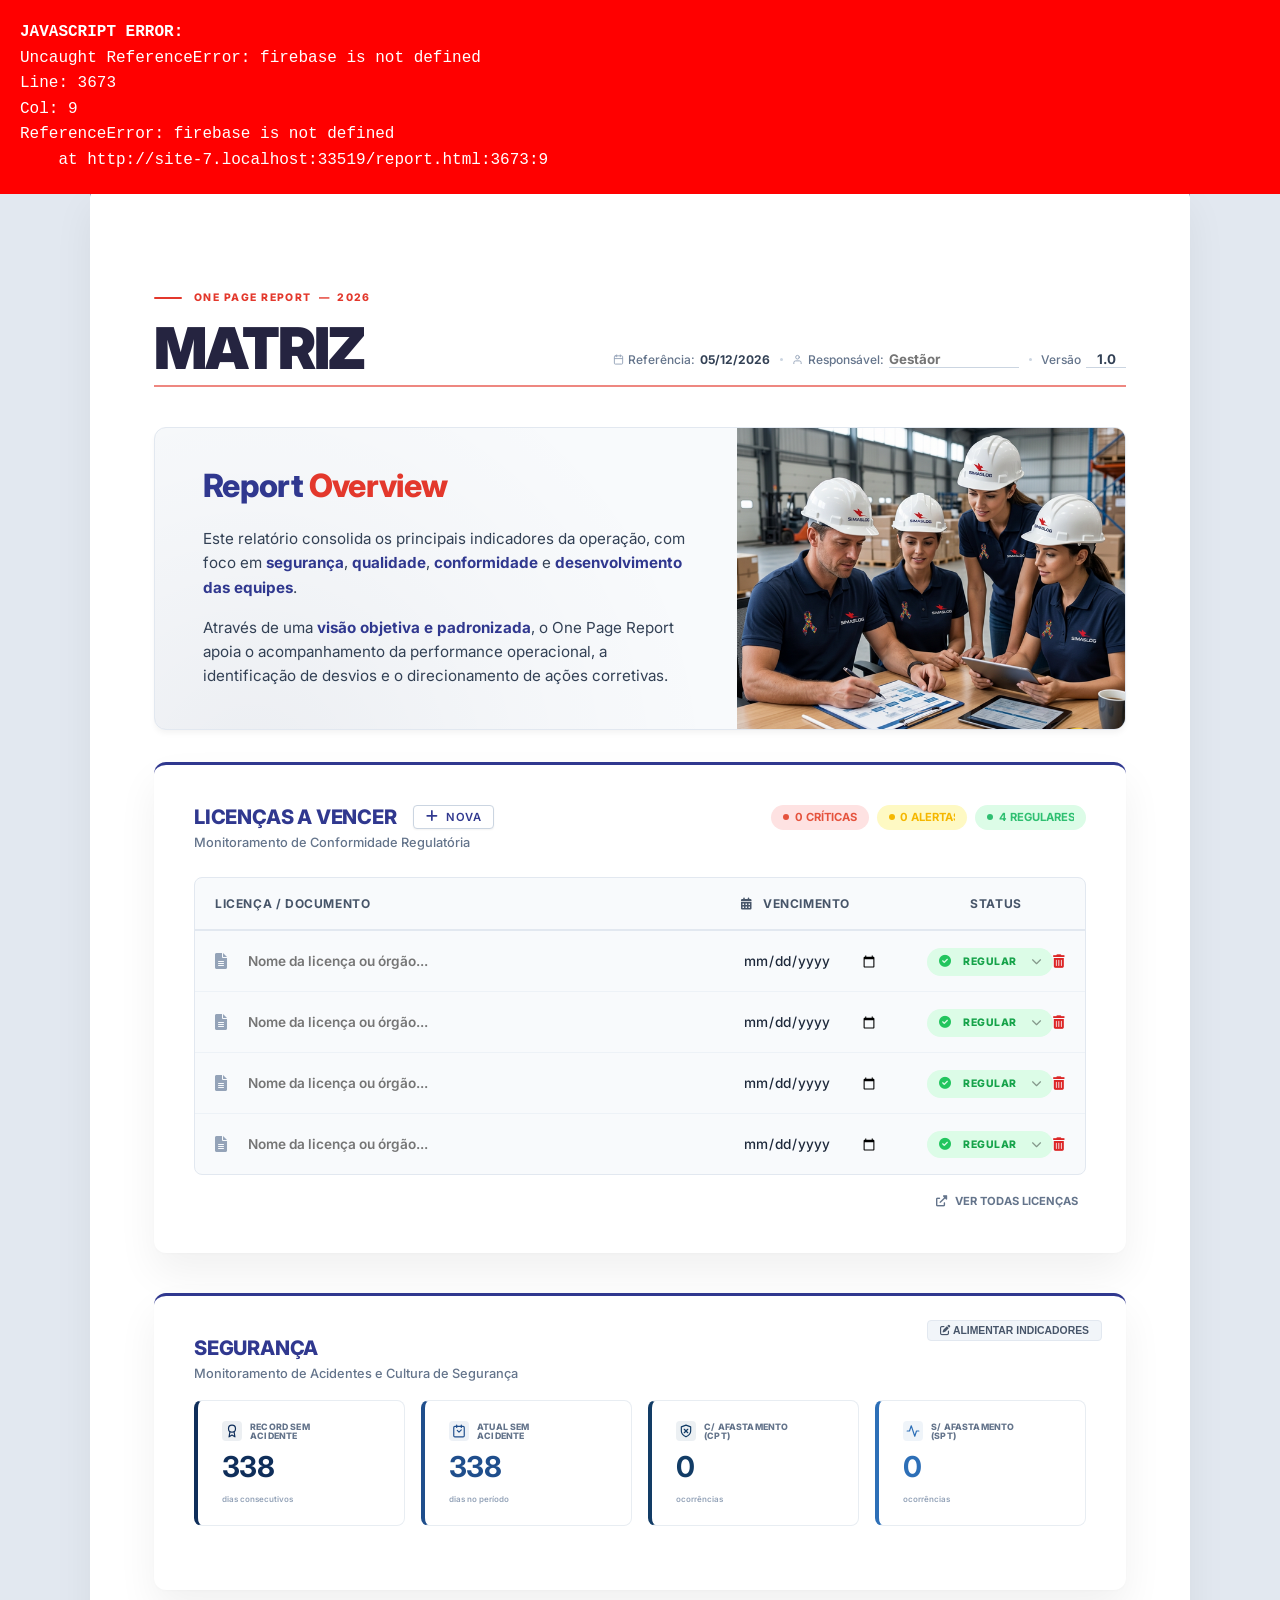
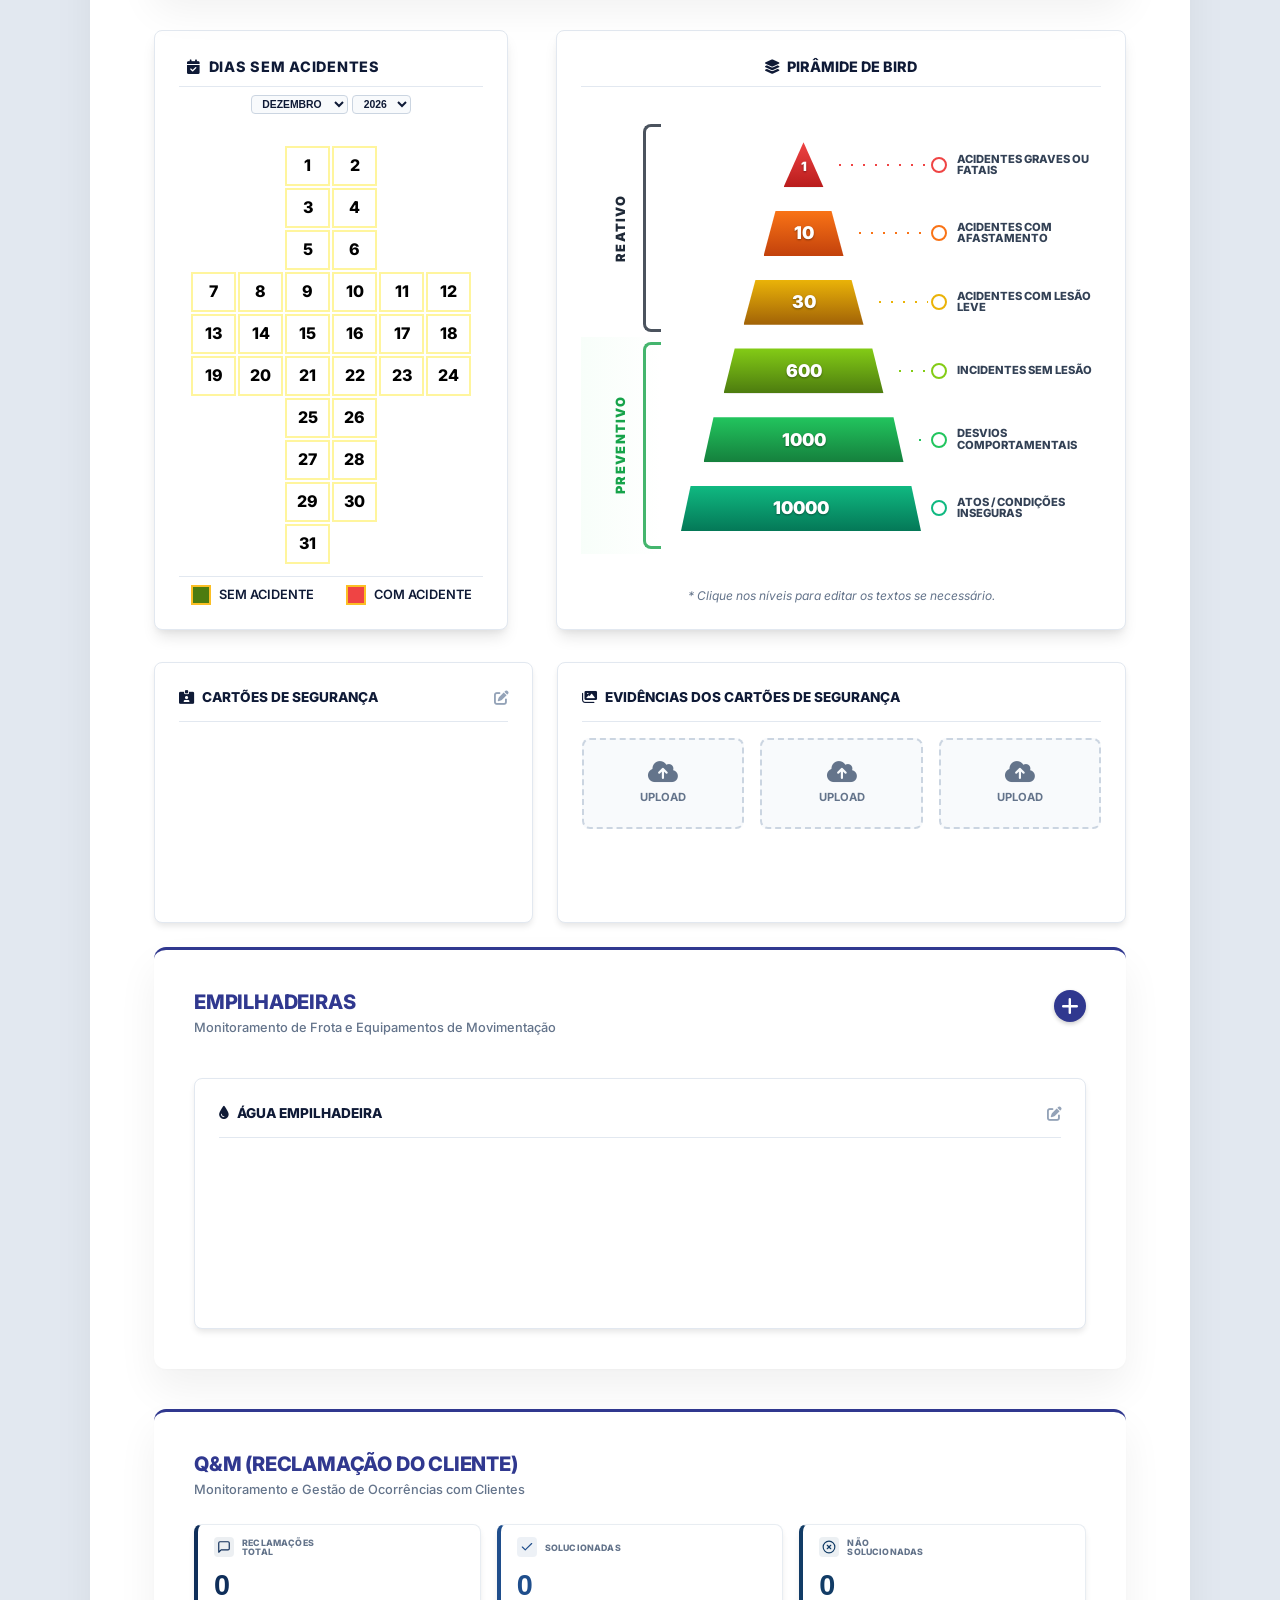
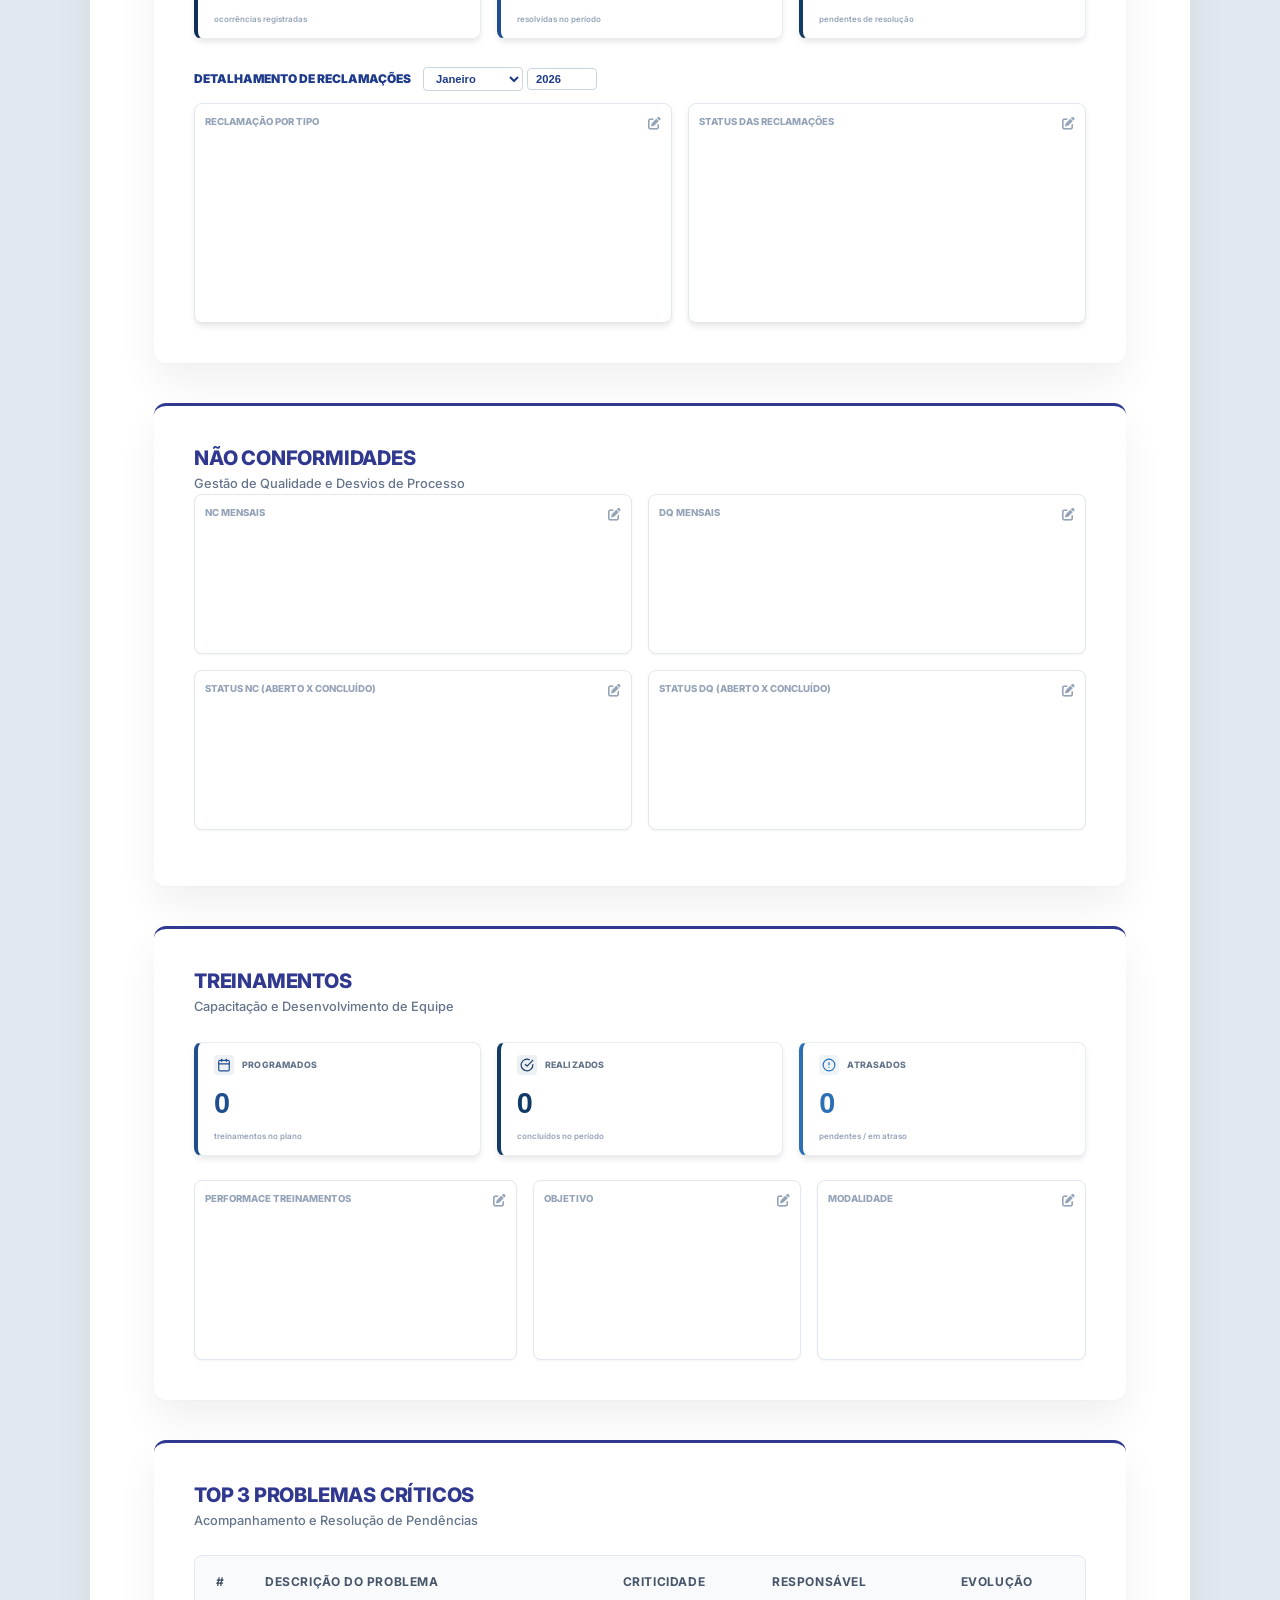
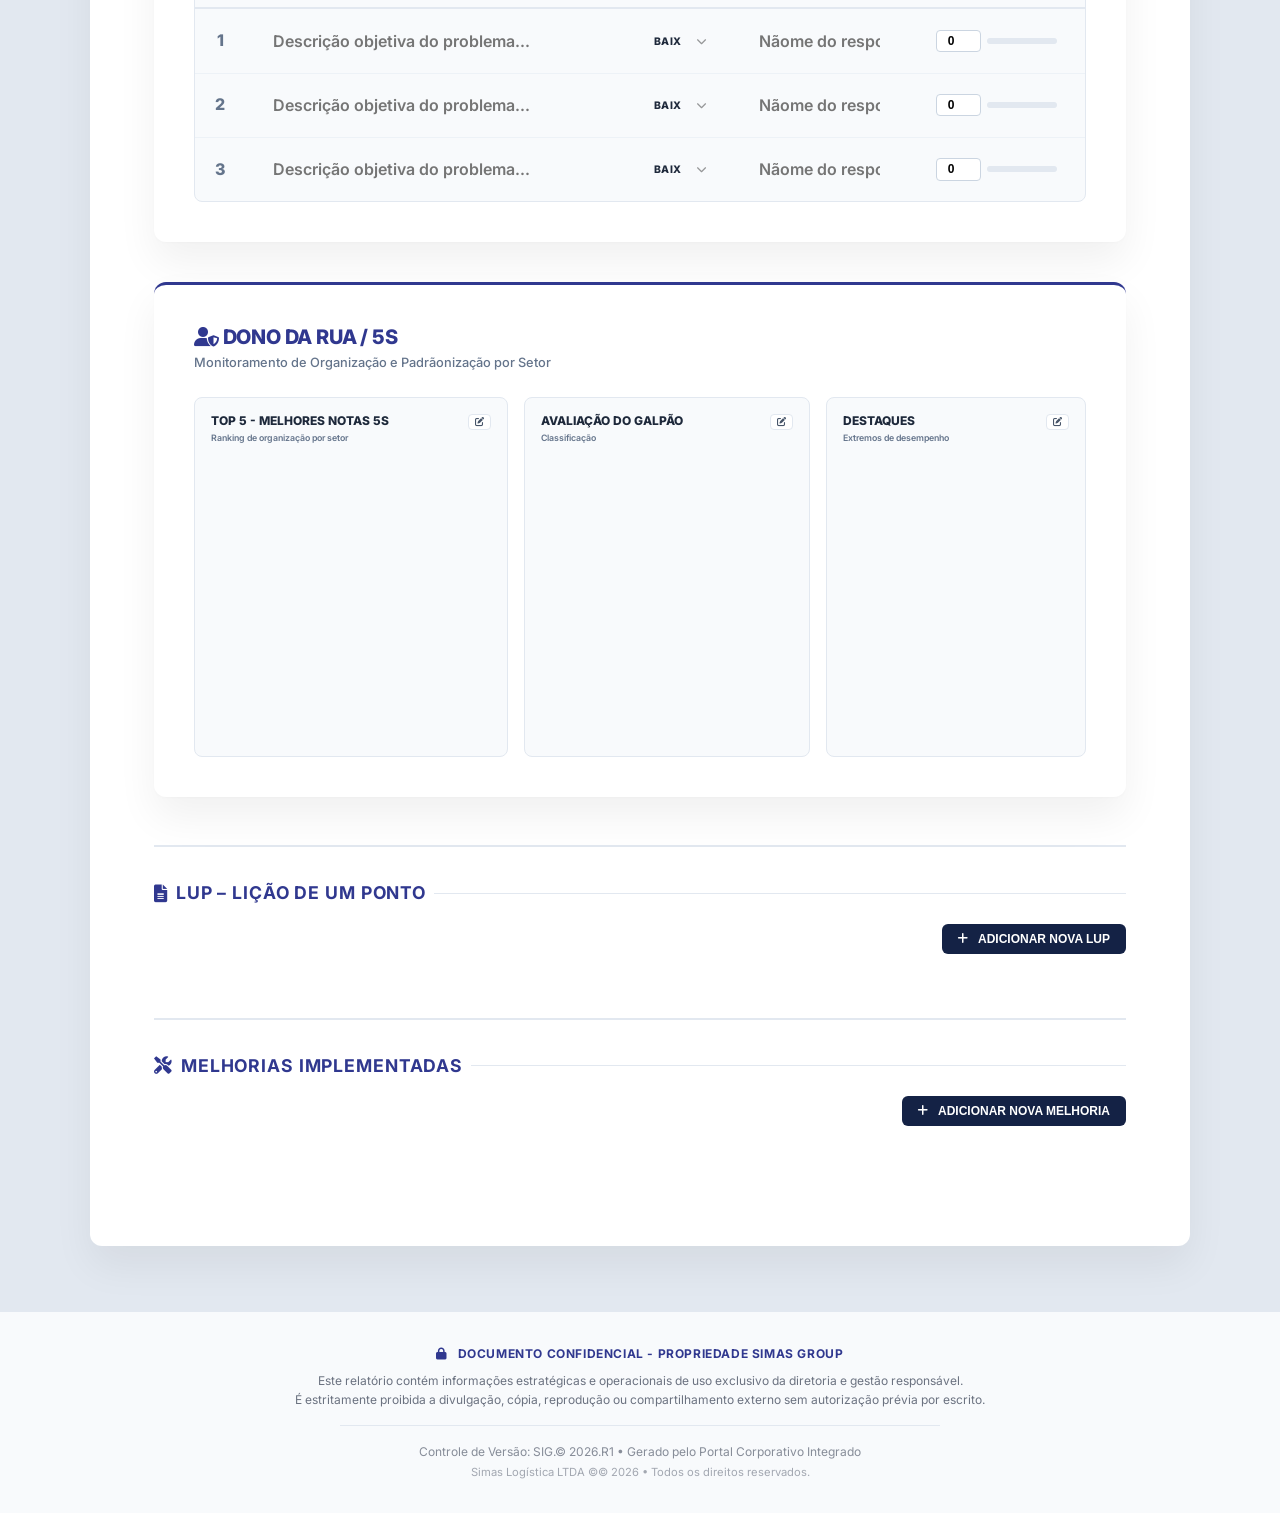
==== report.html @ 7e1b74af "Add files via upload" ====
<!DOCTYPE html>
<html lang="pt-BR">

<head>

    <script>
        window.onerror = function(msg, url, line, col, error) {
            var errDiv = document.createElement('div');
            errDiv.style.cssText = 'position:fixed;top:0;left:0;width:100%;background:red;color:white;z-index:9999;padding:20px;font-size:16px;font-family:monospace;white-space:pre-wrap;';
            errDiv.innerHTML = '<strong>JAVASCRIPT ERROR:</strong><br>' + msg + '<br>Line: ' + line + '<br>Col: ' + col + '<br>' + (error ? error.stack : '');
            document.body.appendChild(errDiv);
            return false;
        };
        window.addEventListener('unhandledrejection', function(event) {
            var errDiv = document.createElement('div');
            errDiv.style.cssText = 'position:fixed;top:0;left:0;width:100%;background:red;color:white;z-index:9999;padding:20px;font-size:16px;font-family:monospace;white-space:pre-wrap;';
            errDiv.innerHTML = '<strong>PROMISE REJECTION:</strong><br>' + event.reason;
            if(document.body) document.body.appendChild(errDiv);
        });
    </script>

    <meta charset="UTF-8">
    <meta name="viewport" content="width=device-width, initial-scale=1.0">
    <title>One Page Report - Simas Logística</title>
    <link rel="stylesheet" href="style.css">
    <link rel="stylesheet" href="css/safety-cross.css">
    <link href="https://fonts.googleapis.com/css2?family=Inter:wght@300;400;500;600;700;800&display=swap"
        rel="stylesheet">
    <link rel="stylesheet" href="https://cdnjs.cloudflare.com/ajax/libs/font-awesome/6.0.0/css/all.min.css">
    <script src="https://cdn.jsdelivr.net/npm/chart.js"></script>
    <script src="https://cdn.jsdelivr.net/npm/chartjs-plugin-datalabels@2"></script>
    <style>
        /* Specific Report Styles */
        body {
            background-color: #e2e8f0;
            padding-top: 100px;
            /* compensa o header fixo */
        }

        /* ============================================
           INSTITUTIONAL REPORT HEADER
        ============================================ */
        .report-inst-header {
            position: fixed;
            top: 0;
            left: 0;
            width: 100%;
            z-index: 1100;
            background: #252440;
            height: 100px;
            display: flex;
            align-items: center;
            padding: 0 2rem;
            justify-content: space-between;
            font-family: var(--font-sans);
            box-shadow: 0 2px 12px rgba(0, 0, 0, 0.25);
        }

        /* Thin accent line at bottom */
        .report-inst-header::after {
            content: '';
            position: absolute;
            bottom: 0;
            left: 0;
            width: 100%;
            height: 3px;
            background: #e3382c;
        }

        /* LEFT SIDE */
        .rih-left {
            display: flex;
            align-items: center;
            gap: 1rem;
        }

        .rih-logo {
            height: 60px;
            width: auto;
            flex-shrink: 0;
        }

        .rih-divider {
            width: 1px;
            height: 50px;
            background: rgba(255, 255, 255, 0.2);
            flex-shrink: 0;
        }

        .rih-brand {
            display: flex;
            flex-direction: column;
            gap: 2px;
        }

        .rih-brand-name {
            font-size: 1.4rem;
            font-weight: 800;
            color: #ffffff;
            letter-spacing: -0.01em;
            line-height: 1;
        }

        .rih-brand-sub {
            font-size: 0.85rem;
            font-weight: 500;
            color: rgba(255, 255, 255, 0.55);
            letter-spacing: 0.04em;
            text-transform: uppercase;
        }

        .rih-separator {
            width: 1px;
            height: 28px;
            background: rgba(255, 255, 255, 0.15);
            margin: 0 0.5rem;
            flex-shrink: 0;
        }

        .rih-doc-type {
            display: flex;
            flex-direction: column;
            gap: 2px;
        }

        .rih-doc-label {
            font-size: 0.75rem;
            font-weight: 700;
            color: rgba(255, 255, 255, 0.45);
            text-transform: uppercase;
            letter-spacing: 0.08em;
            line-height: 1;
        }

        .rih-doc-title {
            font-size: 1.15rem;
            font-weight: 700;
            color: #ffffff;
            line-height: 1;
            display: flex;
            align-items: center;
            gap: 0.4rem;
        }

        .rih-aÁÁrea-tag {
            background: rgba(255, 255, 255, 0.12);
            border: 1px solid rgba(255, 255, 255, 0.2);
            border-radius: 4px;
            padding: 1px 7px;
            font-size: 0.85rem;
            font-weight: 600;
            color: rgba(255, 255, 255, 0.85);
            display: flex;
            align-items: center;
            gap: 0.25rem;
        }

        .rih-aÁÁrea-tag input {
            background: transparent;
            border: none;
            color: inherit;
            font-size: inherit;
            font-weight: inherit;
            font-family: inherit;
            width: 75px;
            outline: none;
            padding: 0;
        }

        /* RIGHT SIDE */
        .rih-right {
            display: flex;
            align-items: center;
            gap: 1.25rem;
        }

        .rih-meta-item {
            display: flex;
            flex-direction: column;
            align-items: flex-end;
            gap: 1px;
        }

        .rih-meta-label {
            font-size: 0.7rem;
            font-weight: 700;
            color: rgba(255, 255, 255, 0.4);
            text-transform: uppercase;
            letter-spacing: 0.08em;
            line-height: 1;
        }

        .rih-meta-value {
            font-size: 1.1rem;
            font-weight: 700;
            color: #ffffff;
            line-height: 1.1;
        }

        .rih-meta-value input {
            background: transparent;
            border: none;
            border-bottom: 1px solid rgba(255, 255, 255, 0.2);
            color: #ffffff;
            font-size: inherit;
            font-weight: inherit;
            font-family: inherit;
            text-align: right;
            outline: none;
            padding: 0 0 1px 0;
            width: 120px;
            transition: border-color 0.2s;
        }

        .rih-meta-value input:focus {
            border-bottom-color: rgba(255, 255, 255, 0.6);
        }

        .rih-meta-value input.narrow {
            width: 50px;
        }

        .rih-home-btn {
            display: flex;
            align-items: center;
            gap: 0.4rem;
            background: rgba(255, 255, 255, 0.1);
            border: 1px solid rgba(255, 255, 255, 0.18);
            color: rgba(255, 255, 255, 0.8);
            border-radius: 6px;
            padding: 0.35rem 0.75rem;
            font-size: 0.72rem;
            font-weight: 600;
            cursor: pointer;
            text-decoration: none;
            transition: all 0.2s;
            font-family: var(--font-sans);
            margin-left: 0.5rem;
        }

        .rih-home-btn:hover {
            background: rgba(255, 255, 255, 0.18);
            color: #ffffff;
        }

        .rih-home-btn svg {
            width: 13px;
            height: 13px;
            flex-shrink: 0;
        }

        .rih-vert-divider {
            width: 1px;
            height: 32px;
            background: rgba(255, 255, 255, 0.12);
        }

        /* ============================================
           FILIAL IDENTITY BLOCK
        ============================================ */
        .filial-identity-block {
            background: #ffffff;
            padding: 2.5rem 0 1rem 0;
            margin-bottom: 1.5rem;
        }

        .fib-eyebrow {
            display: flex;
            align-items: center;
            gap: 0.75rem;
            margin-bottom: 1rem;
        }

        .fib-eyebrow-line {
            display: inline-block;
            width: 28px;
            height: 2px;
            background: #e3382c;
            flex-shrink: 0;
            border-radius: 2px;
        }

        .fib-eyebrow-text {
            font-size: 0.65rem;
            font-weight: 800;
            text-transform: uppercase;
            letter-spacing: 0.14em;
            color: #e3382c;
            line-height: 1;
        }

        .fib-title {
            font-size: 3.6rem;
            font-weight: 900;
            color: #252440;
            letter-spacing: -0.03em;
            line-height: 1;
            margin: 0 0 1.5rem 0;
            font-family: var(--font-sans);
        }

        .fib-rule {
            height: 1.5px;
            background: #e3382c;
            border: none;
            margin-bottom: 0;
            opacity: 0.6;
        }

        .fib-meta {
            display: flex;
            align-items: center;
            gap: 0.6rem;
            flex-wrap: wrap;
        }

        .fib-meta-item {
            display: inline-flex;
            align-items: center;
            gap: 0.3rem;
            font-size: 0.75rem;
            color: #64748b;
            font-weight: 500;
        }

        .fib-meta-item svg {
            color: #94a3b8;
        }

        .fib-meta-item strong {
            color: #334155;
            font-weight: 700;
        }

        .fib-meta-dot {
            display: inline-block;
            width: 3px;
            height: 3px;
            border-radius: 50%;
            background: #cbd5e1;
            flex-shrink: 0;
        }

        /* ============================================
           COMMITMENT CARD
        ============================================ */
        /* ============================================
           OVERVIEW CARD (INSTITUTIONAL)
        ============================================ */
        .overview-card {
            background: #f8fafc;
            border: 1px solid #e2e8f0;
            border-radius: 12px;
            display: grid;
            grid-template-columns: 1.5fr 1fr;
            overflow: hidden;
            box-shadow: 0 4px 6px -1px rgba(0, 0, 0, 0.05);
            margin-bottom: 2rem;
            align-items: center;
            position: relative;
        }

        .overview-card::before {
            content: '';
            position: absolute;
            bottom: 0;
            left: 0;
            width: 100%;
            height: 100%;
            background: radial-gradient(circle at 10% 115%, rgba(0, 10, 55, 0.05) 0%, rgba(0, 10, 55, 0.015) 30%, transparent 50%);
            pointer-events: none;
            z-index: 1;
        }

        .overview-content {
            padding: 2.5rem 3rem;
            display: flex;
            flex-direction: column;
            justify-content: center;
            position: relative;
            z-index: 2;
        }

        .overview-title {
            font-size: 2rem;
            font-weight: 800;
            margin-bottom: 1.5rem;
            line-height: 1.1;
            letter-spacing: -0.02em;
            font-family: var(--font-sans);
        }

        .overview-title span.report {
            color: #30388F;
        }

        .overview-title span.overview {
            color: #e3382c;
        }

        .overview-text {
            font-size: 0.95rem;
            color: #334155;
            line-height: 1.6;
            font-family: var(--font-sans);
        }

        .overview-text p {
            margin-bottom: 1rem;
        }

        .overview-text p:last-child {
            margin-bottom: 0;
        }

        .overview-text strong {
            font-weight: 700;
            color: #30388F;
        }

        .overview-image {
            width: 100%;
            height: 100%;
            min-height: 250px;
            background-image: url('[data-uri]');
            background-size: cover;
            background-position: center;
            background-repeat: no-repeat;
        }

        @media (max-width: 768px) {
            .overview-card {
                grid-template-columns: 1fr;
            }

            .overview-image {
                min-height: 200px;
                order: -1;
            }

            .overview-content {
                padding: 2rem;
            }
        }

        /* ============================================
           LICENSES CARD
        ============================================ */
        .licenses-card {
            background: #ffffff;
            border-radius: 12px;
            box-shadow: 0 20px 40px rgba(0, 0, 0, 0.06), 0 1px 3px rgba(0, 0, 0, 0.02);
            border-top: 3px solid #30388F;
            padding: 2.5rem;
            margin-bottom: 2.5rem;
            font-family: var(--font-sans);
            position: relative;
            z-index: 2;
        }

        .licenses-header {
            display: flex;
            justify-content: space-between;
            align-items: flex-start;
            margin-bottom: 1.5rem;
            flex-wrap: wrap;
            gap: 1rem;
        }

        .licenses-title-group {
            display: flex;
            flex-direction: column;
            gap: 0.25rem;
        }

        .licenses-title {
            font-size: 1.25rem;
            font-weight: 800;
            color: #30388F;
            letter-spacing: -0.01em;
            text-transform: uppercase;
            margin: 0;
            line-height: 1.2;
        }

        .licenses-subtitle {
            font-size: 0.8rem;
            color: #64748b;
            font-weight: 500;
            margin: 0;
        }

        .licenses-badges {
            display: flex;
            gap: 0.5rem;
        }

        .license-badge {
            display: flex;
            align-items: center;
            gap: 0.35rem;
            padding: 0.35rem 0.75rem;
            border-radius: 99px;
            font-size: 0.7rem;
            font-weight: 700;
            text-transform: uppercase;
            letter-spacing: 0.05em;
        }

        .license-badge.critical {
            background: #fee2e2;
            color: #E5533D;
        }

        .license-badge.alert {
            background: #fef9c3;
            color: #F5B700;
        }

        .license-badge.regular {
            background: #dcfce7;
            color: #2FBF71;
        }

        .licenses-badge-dot {
            width: 6px;
            height: 6px;
            border-radius: 50%;
        }

        .license-badge.critical .licenses-badge-dot {
            background: #E5533D;
        }

        .license-badge.alert .licenses-badge-dot {
            background: #F5B700;
        }

        .license-badge.regular .licenses-badge-dot {
            background: #2FBF71;
        }

        .licenses-table-wrapper {
            background: #f8fafc;
            border-radius: 8px;
            overflow: hidden;
            border: 1px solid #e2e8f0;
        }

        .licenses-table {
            width: 100%;
            border-collapse: collapse;
        }

        .licenses-table th {
            text-align: left;
            padding: 1rem 1.25rem;
            font-size: 0.75rem;
            font-weight: 700;
            color: #475569;
            text-transform: uppercase;
            letter-spacing: 0.05em;
            border-bottom: 2px solid #e2e8f0;
        }

        .licenses-table td {
            padding: 0.85rem 1.25rem;
            border-bottom: 1px solid #edf2f7;
            vertical-align: middle;
        }

        .licenses-table tr:last-child td {
            border-bottom: none;
        }

        .licenses-table input[type="text"],
        .licenses-table input[type="date"],
        .licenses-table select {
            width: 100%;
            border: 1px solid transparent;
            background: transparent;
            font-family: inherit;
            font-size: 0.85rem;
            color: #1e293b;
            padding: 0.4rem 0.5rem;
            border-radius: 4px;
            transition: all 0.2s;
        }

        .licenses-table input[type="text"]:focus,
        .licenses-table input[type="date"]:focus,
        .licenses-table select:focus {
            background: #ffffff;
            border-color: #cbd5e1;
            outline: none;
            box-shadow: 0 1px 2px rgba(0, 0, 0, 0.05);
        }

        .lic-name-cell {
            display: flex;
            align-items: center;
            gap: 0.75rem;
        }

        .lic-name-cell i {
            color: #94a3b8;
            font-size: 1rem;
        }

        .lic-name-cell input[type="text"] {
            font-weight: 600 !important;
        }

        .licenses-table input[type="date"] {
            font-weight: 500 !important;
        }

        .status-badge-wrapper {
            position: relative;
            display: block;
            width: 100%;
        }

        .status-badge-wrapper select {
            appearance: none;
            -webkit-appearance: none;
            width: 100%;
            padding: 0.4rem 1.8rem 0.4rem 2.2rem !important;
            border-radius: 99px !important;
            font-size: 0.65rem !important;
            font-weight: 800 !important;
            letter-spacing: 0.05em;
            text-transform: uppercase;
            border: 1px solid transparent !important;
            cursor: pointer;
            outline: none;
            transition: all 0.2s;
            text-align: left;
        }

        .status-badge-icon {
            position: absolute;
            left: 12px;
            top: 50%;
            transform: translateY(-50%);
            font-size: 0.75rem;
            pointer-events: none;
            z-index: 2;
        }

        .status-badge-chevron {
            position: absolute;
            right: 12px;
            top: 50%;
            transform: translateY(-50%);
            font-size: 0.65rem;
            color: rgba(0, 0, 0, 0.4);
            pointer-events: none;
            z-index: 2;
        }

        /* ============================================ */
        .report-control-bar {
            background: #f8fafc;
            /* Very light gray */
            padding: 0.75rem 0;
            border-bottom: 1px solid #e2e8f0;
            box-shadow: 0 1px 3px rgba(0, 0, 0, 0.05);
            margin-bottom: 1.5rem;
            position: sticky;
            top: 100px;
            /* Directly below the new institutional header */
            z-index: 900;
        }

        .control-flex {
            display: flex;
            justify-content: space-between;
            align-items: center;
        }

        .op-selector-group {
            display: flex;
            align-items: center;
            gap: 1.5rem;
        }

        .date-card-wrapper {
            background: #fff;
            border: 1px solid #cbd5e1;
            padding: 0.25rem 0.5rem;
            border-radius: 8px;
            display: flex;
            align-items: center;
            gap: 0.5rem;
            box-shadow: 0 1px 2px rgba(0, 0, 0, 0.05);
        }

        .date-label-small {
            font-size: 0.65rem;
            font-weight: 800;
            color: #64748b;
            text-transform: uppercase;
            letter-spacing: 0.05em;
        }

        .op-select {
            padding: 0.4rem 0.6rem;
            font-size: 0.85rem;
            border: none;
            background-color: transparent;
            color: var(--primary);
            font-weight: 700;
            cursor: pointer;
            outline: none;
        }

        /* Botões Padrãonizados do Sistema */
        .btn-sys {
            display: flex;
            align-items: center;
            justify-content: center;
            gap: 0.5rem;
            padding: 0.6rem 1.4rem;
            background: #ffffff;
            color: #30388F;
            border: 1px solid #cbd5e1;
            border-radius: 8px;
            font-family: var(--font-sans);
            font-size: 0.78rem;
            font-weight: 600;
            text-transform: uppercase;
            letter-spacing: 0.05em;
            cursor: pointer;
            box-shadow: 0 1px 2px rgba(0, 0, 0, 0.05);
            transition: all 0.3s ease;
            outline: none;
        }

        .btn-sys i,
        .btn-sys svg {
            font-size: 0.85rem;
            transition: color 0.3s ease;
        }

        .btn-sys:hover:not(:disabled) {
            background: #30388F;
            color: #ffffff;
            border-color: #000a37;
            box-shadow: 0 4px 10px rgba(0, 10, 55, 0.2);
            transform: translateY(-2px);
        }

        .btn-sys:hover:not(:disabled) i,
        .btn-sys:hover:not(:disabled) svg {
            color: #ffffff;
        }

        .btn-sys:active:not(:disabled) {
            background: #000522;
            transform: translateY(0) scale(0.98);
        }

        .btn-sys:disabled {
            background: #f1f5f9;
            color: #94a3b8;
            border-color: #e2e8f0;
            box-shadow: none;
            cursor: not-allowed;
            transform: none;
        }

        .btn-sys:disabled i,
        .btn-sys:disabled svg {
            color: #94a3b8;
        }

        .report-paper {
            background: #fff;
            max-width: 1100px;
            margin: 1.5rem auto 4rem auto;
            padding: 4rem;
            box-shadow: 0 20px 40px rgba(0, 0, 0, 0.06);
            border-radius: 12px;
            border-top: 4px solid #30388F;
            /* Institutional blue line */
            min-height: 29.7cm;
            position: relative;
        }

        .report-header {
            display: flex;
            justify-content: space-between;
            align-items: flex-end;
            border-bottom: 2px solid var(--primary);
            /* More elegant */
            padding-bottom: 1.5rem;
            margin-bottom: 2.5rem;
        }

        .report-title h1 {
            font-size: 1.8rem;
            color: var(--primary);
            font-weight: 800;
            text-transform: uppercase;
            letter-spacing: -0.01em;
            margin-bottom: 0.25rem;
        }

        .report-meta {
            text-align: right;
            color: var(--text-light);
            font-size: 0.9rem;
        }

        .report-section {
            margin-bottom: 2.5rem;
        }

        .section-title {
            font-size: 1.1rem;
            color: var(--primary);
            font-weight: 700;
            text-transform: uppercase;
            letter-spacing: 0.05em;
            margin-bottom: 1rem;
            display: flex;
            align-items: center;
            gap: 0.5rem;
        }

        .section-title::after {
            content: '';
            flex: 1;
            height: 1px;
            background: #e2e8f0;
        }

        /* Inputs & Editables */
        .editable-aÁrea {
            width: 100%;
            min-height: 100px;
            padding: 1rem;
            border: 1px dashed #cbd5e1;
            border-radius: var(--radius-md);
            background: #f8fafc;
            color: var(--text-main);
            font-family: var(--font-sans);
            font-size: 0.95rem;
            line-height: 1.6;
            resize: vertical;
            transition: all 0.2s;
        }

        .editable-aÁrea:focus {
            outline: none;
            border-color: var(--primary);
            background: #fff;
            box-shadow: 0 0 0 3px rgba(20, 34, 69, 0.1);
        }

        /* KPI Grid */
        .kpi-grid {
            display: grid;
            grid-template-columns: repeat(auto-fit, minmax(200px, 1fr));
            gap: 1.5rem;
        }

        .kpi-card {
            background: #fff;
            border: 1px solid #e2e8f0;
            padding: 1.5rem;
            border-radius: var(--radius-md);
            text-align: center;
            transition: all 0.2s;
        }

        .kpi-card:hover {
            border-color: #cbd5e1;
            box-shadow: var(--shadow-sm);
        }

        .kpi-label {
            display: block;
            width: 100%;
            text-align: center;
            border: none;
            border-bottom: 1px dashed transparent;
            color: var(--text-light);
            font-size: 0.85rem;
            font-weight: 500;
            margin-bottom: 0.5rem;
            background: transparent;
        }

        .kpi-label:focus {
            outline: none;
            border-bottom-color: var(--primary);
            color: var(--primary);
        }

        .kpi-value {
            display: block;
            width: 100%;
            text-align: center;
            font-size: 2rem;
            font-weight: 800;
            color: var(--primary);
            border: none;
            background: transparent;
            padding: 0.25rem 0;
        }

        .kpi-value:focus {
            outline: none;
            background: #f0f9ff;
            border-radius: 4px;
        }

        /* === NOVO PADRÃO KPI CARD === */
        .kpi-card-std {
            background: #ffffff;
            border: 1px solid #e8edf2;
            border-left: 4px solid #0167AF;
            border-radius: 8px;
            padding: 1.25rem 1.5rem;
            display: flex;
            flex-direction: column;
            gap: 0.5rem;
            transition: box-shadow 0.2s ease, border-color 0.2s ease;
        }

        .kpi-card-std:hover {
            box-shadow: 0 4px 12px rgba(1, 103, 175, 0.1);
        }

        .kpi-card-std.accent-green {
            border-left-color: #16a34a;
        }

        .kpi-card-std.accent-red {
            border-left-color: #dc2626;
        }

        .kpi-card-std.accent-orange {
            border-left-color: #d97706;
        }

        .kpi-card-std.accent-blue {
            border-left-color: #0167AF;
        }

        .kpi-std-header {
            display: flex;
            align-items: center;
            gap: 0.5rem;
            margin-bottom: 0.25rem;
        }

        .kpi-std-icon {
            width: 20px;
            height: 20px;
            display: flex;
            align-items: center;
            justify-content: center;
        }

        .kpi-card-std.accent-green .kpi-std-icon {
            background: #f0fdf4;
        }

        .kpi-card-std.accent-red .kpi-std-icon {
            background: #fef2f2;
        }

        .kpi-card-std.accent-orange .kpi-std-icon {
            background: #fffbeb;
        }

        .kpi-std-icon svg {
            width: 100%;
            height: 100%;
        }

        .kpi-std-label {
            font-size: 0.55rem;
            font-weight: 800;
            color: #64748b;
            text-transform: uppercase;
            line-height: 1.1;
            letter-spacing: 0.02em;
        }

        .kpi-std-value {
            font-size: 1.8rem;
            font-weight: 700;
            color: #0F2E5A;
            /* Base color: Deep Blue */
            line-height: 1;
            margin-bottom: 0.15rem;
            letter-spacing: -0.02em;
        }

        .kpi-card-std.accent-green .kpi-std-value {
            color: #15803d;
        }

        .kpi-card-std.accent-red .kpi-std-value {
            color: #b91c1c;
        }

        .kpi-card-std.accent-orange .kpi-std-value {
            color: #b45309;
        }

        .kpi-card-std.accent-blue .kpi-std-value {
            color: #0167AF;
        }

        .kpi-std-value input {
            width: 100%;
            border: none;
            background: transparent;
            font-size: inherit;
            font-weight: inherit;
            color: inherit;
            letter-spacing: inherit;
            padding: 0;
            line-height: 1;
        }

        .kpi-std-value input:focus {
            outline: none;
        }

        .kpi-std-sub {
            font-size: 0.5rem;
            font-weight: 600;
            color: #94a3b8;
            text-transform: lowercase;
        }

        /* Variações de Azul Corporativo */
        .kpi-card-std.accent-blue-deep {
            border-left-color: #0F2E5A;
        }

        .kpi-card-std.accent-blue-deep .kpi-std-value {
            color: #0F2E5A;
        }

        .kpi-card-std.accent-blue-deep .kpi-std-icon svg {
            stroke: #0F2E5A;
        }

        .kpi-card-std.accent-blue-deep .kpi-std-icon {
            background: rgba(15, 46, 90, 0.08);
            border-radius: 4px;
            padding: 3px;
        }

        .kpi-card-std.accent-blue-medium {
            border-left-color: #1F4E8C;
        }

        .kpi-card-std.accent-blue-medium .kpi-std-value {
            color: #1F4E8C;
        }

        .kpi-card-std.accent-blue-medium .kpi-std-icon svg {
            stroke: #1F4E8C;
        }

        .kpi-card-std.accent-blue-medium .kpi-std-icon {
            background: rgba(31, 78, 140, 0.08);
            border-radius: 4px;
            padding: 3px;
        }

        .kpi-card-std.accent-blue-petro {
            border-left-color: #123C66;
        }

        .kpi-card-std.accent-blue-petro .kpi-std-value {
            color: #123C66;
        }

        .kpi-card-std.accent-blue-petro .kpi-std-icon svg {
            stroke: #123C66;
        }

        .kpi-card-std.accent-blue-petro .kpi-std-icon {
            background: rgba(18, 60, 102, 0.08);
            border-radius: 4px;
            padding: 3px;
        }

        .kpi-card-std.accent-blue-light {
            border-left-color: #2D6FB7;
        }

        .kpi-card-std.accent-blue-light .kpi-std-value {
            color: #2D6FB7;
        }

        .kpi-card-std.accent-blue-light .kpi-std-icon svg {
            stroke: #2D6FB7;
        }

        .kpi-card-std.accent-blue-light .kpi-std-icon {
            background: rgba(45, 111, 183, 0.08);
            border-radius: 4px;
            padding: 3px;
        }

        .kpi-std-grid {
            display: grid;
            gap: 1rem;
        }

        .kpi-std-grid-4 {
            grid-template-columns: repeat(4, 1fr);
        }

        .kpi-std-grid-3 {
            grid-template-columns: repeat(3, 1fr);
        }

        .kpi-std-grid-2 {
            grid-template-columns: repeat(2, 1fr);
        }

        .kpi-status-select {
            margin-top: 0.75rem;
            padding: 0.25rem 0.5rem;
            border-radius: 99px;
            font-size: 0.75rem;
            font-weight: 700;
            text-transform: uppercase;
            border: none;
            cursor: pointer;
            width: 100%;
            text-align-last: center;
        }

        /* Status Colors */
        .status-ok {
            background: #dcfce7;
            color: #166534;
        }

        .status-warning {
            background: #fef9c3;
            color: #854d0e;
        }

        .status-critical {
            background: #fee2e2;
            color: #991b1b;
        }

        /* Projects Table */
        .projects-table {
            width: 100%;
            border-collapse: collapse;
        }

        .projects-table th {
            text-align: left;
            padding: 0.75rem;
            font-size: 0.8rem;
            color: var(--text-light);
            border-bottom: 2px solid #e2e8f0;
        }

        .projects-table td {
            padding: 0.75rem;
            border-bottom: 1px solid #f1f5f9;
        }

        .projects-table input[type="text"] {
            width: 100%;
            border: 1px solid transparent;
            padding: 0.5rem;
            border-radius: 4px;
            font-family: inherit;
        }

        .projects-table input[type="text"]:focus {
            border-color: var(--primary);
            outline: none;
            background: #fff;
        }

        @media print {

            .report-control-bar,
            header,
            footer {
                display: none !important;
            }

            body {
                background: #fff;
            }

            .report-paper {
                box-shadow: none;
                margin: 0;
                padding: 0;
                width: 100%;
                max-width: none;
            }

            .editable-aÁrea {
                border: none;
                padding: 0;
                resize: none;
            }

            .kpi-card {
                border: 1px solid #ddd;
            }
        }



        /* Responsive Adjustments */
        @media (max-width: 768px) {
            .report-paper {
                padding: 1.5rem;
                width: 95%;
            }

            .kpi-grid {
                grid-template-columns: 1fr;
            }

            .problem-row {
                flex-direction: column;
            }

            .projects-table th,
            .projects-table td {
                padding: 0.5rem;
                font-size: 0.8rem;
            }

            .safety-container>div {
                flex-direction: column;
                gap: 1rem;
            }

            .safety-container>div>div {
                width: 100%;
                text-align: left !important;
                display: flex;
                justify-content: space-between;
            }
        }

        .table-responsive {
            overflow-x: auto;
            -webkit-overflow-scrolling: touch;
        }
    
        .avoid-break,
        .licenses-card,
        .kpi-std-grid,
        .bird-card,
        .safety-images-card,
        .card-padrao,
        .lup-card,
        .melhoria-card,
        table tr {
            page-break-inside: avoid !important;
            break-inside: avoid !important;
        }
        .preview-break-line {
            position: absolute;
            left: 0;
            right: 0;
            border-bottom: 2px dashed red;
            z-index: 9999;
            pointer-events: none;
        }
        .preview-break-label {
            position: absolute;
            right: 10px;
            background: red;
            color: white;
            padding: 2px 6px;
            font-size: 10px;
            font-weight: bold;
            border-radius: 4px;
            transform: translateY(-100%);
        }
    
    </style>
    <script src="https://cdnjs.cloudflare.com/ajax/libs/html2canvas/1.4.1/html2canvas.min.js"></script>
    <script src="https://cdnjs.cloudflare.com/ajax/libs/html2pdf.js/0.10.1/html2pdf.bundle.min.js"></script>
</head>

<body>

    <!-- ====================================================
         BARRA SUPERIOR INSTITUCIONAL — ONE PAGE REPORT
    ===================================================== -->
    <header class="report-inst-header" id="reportInstHeader">

        <!-- ESQUERDA: Logo + Identidade + Tipo de Documento -->
        <div class="rih-left">

            <!-- Logo Simas -->
            <a href="index.html" style="display:flex; align-items:center;">
                <img src="[data-uri]" alt="Simas Logística" class="rih-logo" style="filter: none;">
            </a>

            <div class="rih-divider"></div>

            <!-- Nãome da empresa -->
            <div class="rih-brand">
                <span class="rih-brand-name">Simas Logística</span>
                <span class="rih-brand-sub">Sistema de Gestão Integrado</span>
            </div>

            <div class="rih-separator"></div>

            <!-- Tipo de Documento -->
            <div class="rih-doc-type">
                <span class="rih-doc-label">Documento</span>
                <div class="rih-doc-title">
                    One Page Report
                    <span class="rih-aÁrea-tag">
                        <svg width="9" height="9" viewBox="0 0 24 24" fill="none" stroke="currentColor"
                            stroke-width="2.5" stroke-linecap="round" stroke-linejoin="round">
                            <path d="M4 19.5A2.5 2.5 0 0 1 6.5 17H20" />
                            <path d="M6.5 2H20v20H6.5A2.5 2.5 0 0 1 4 19.5v-15A2.5 2.5 0 0 1 6.5 2z" />
                        </svg>
                        <input type="text" id="aÁreaName" value="Qualidade" title="Editar áÁrea">
                    </span>
                </div>
            </div>

        </div>

        <!-- DIREITA: Botão Home apenas -->
        <div class="rih-right">


            <!-- Botão Home -->
            <a href="index.html" class="rih-home-btn" title="Voltar ao Portal">
                <svg viewBox="0 0 24 24" fill="none" stroke="currentColor" stroke-width="2" stroke-linecap="round"
                    stroke-linejoin="round">
                    <path d="M3 9l9-7 9 7v11a2 2 0 0 1-2 2H5a2 2 0 0 1-2-2z" />
                    <polyline points="9 22 9 12 15 12 15 22" />
                </svg>
                Portal
            </a>

        </div>
    </header>

    <!-- Control Bar -->
    <div class="report-control-bar">
        <div class="container control-flex" style="justify-content: flex-end;">
            <div class="op-selector-group" style="display: none;">
                <div class="date-card-wrapper">
                    <input type="date" id="reportDatePicker" class="op-select" onchange="ReportApp.changeDate()"
                        title="Alterar Data do Relatório">
                </div>
            </div>
            <div style="display: flex; gap: 0.75rem; align-items: center;">
                                <button onclick="ReportApp.toggleHistoryPanel()" class="btn-sys">
                    <i class="fas fa-history"></i> HISTÓRICO
                </button>
                <button onclick="ReportApp.downloadProfessionalPDF()" class="btn-sys">
                    <i class="fas fa-file-pdf"></i> Exportar PDF Profissional
                </button>
                <button onclick="ReportApp.downloadOnePageImage()" class="btn-sys">
                    <i class="fas fa-image"></i> Exportar Imagem (PNG)
                </button>
                <button onclick="ReportApp.saveData()" class="btn-sys">
                    <i class="fas fa-save"></i> SALVAR RELATÓRIO
                </button>
            </div>
        </div>
    </div>

    <!-- History Panel Overlay -->
    <div id="historyOverlay"
        style="display: none; position: fixed; top: 0; left: 0; width: 100%; height: 100%; background: rgba(0,0,0,0.6); z-index: 2000; align-items: center; justify-content: center; backdrop-filter: blur(4px);">
        <div
            style="background: white; border-radius: 12px; width: 90%; max-width: 600px; max-height: 85vh; display: flex; flex-direction: column; overflow: hidden; box-shadow: 0 20px 50px rgba(0,0,0,0.2);">
            <div
                style="padding: 1.5rem; background: var(--primary); color: white; display: flex; justify-content: space-between; align-items: center;">
                <h3 style="margin: 0; font-size: 1.2rem;"><i class="fas fa-calendar-alt"></i> Histórico de One Pages
                </h3>
                <button onclick="ReportApp.toggleHistoryPanel()"
                    style="background: none; border: none; color: white; cursor: pointer; font-size: 1.5rem;">&times;</button>
            </div>
            <div
                style="padding: 1.25rem; border-bottom: 1px solid #edf2f7; background: #f8fafc; display: flex; gap: 1rem; align-items: center;">
                <div style="flex: 1;">
                    <label
                        style="display: block; font-size: 0.65rem; font-weight: 800; color: #64748b; margin-bottom: 4px; text-transform: uppercase;">Filtrar
                        por Mês</label>
                    <input type="month" id="historyMonthFilter" class="op-select" style="width: 100%; min-width: unset;"
                        onchange="ReportApp.renderHistoryList()">
                </div>
                <div style="font-size: 0.75rem; color: #64748b; max-width: 200px; line-height: 1.3;">Selecione uma data
                    para ler o relatório correspondente.</div>
            </div>
            <div id="historyList" style="flex: 1; overflow-y: auto; padding: 1.5rem;">
                <!-- History items will be rendered here -->
            </div>
        </div>
    </div>

    <!-- Report Paper -->
    <div class="report-paper" id="reportElement">

        <!-- Identidade da Filial -->
        <div class="filial-identity-block">

            <!-- Eyebrow: tipo de documento -->
            <div class="fib-eyebrow">
                <span class="fib-eyebrow-line"></span>
                <span class="fib-eyebrow-text">
                    ONE PAGE REPORT &nbsp;&mdash;&nbsp; <span id="yearDisplay"></span>
                </span>
            </div>

            <!-- Título e Meta (Lado a Lado) -->
            <div style="display: flex; justify-content: space-between; align-items: flex-end; margin-bottom: 0.5rem;">

                <!-- Título principal: nome da filial -->
                <h1 class="fib-title" id="filialTitle" style="margin-bottom: 0;">MATRIZ</h1>

                <!-- Meta linha: data + responsável + versão -->
                <div class="fib-meta" style="margin-bottom: 0.5rem;">
                    <span class="fib-meta-item">
                        <svg width="11" height="11" viewBox="0 0 24 24" fill="none" stroke="currentColor"
                            stroke-width="2" stroke-linecap="round" stroke-linejoin="round">
                            <rect x="3" y="4" width="18" height="18" rx="2" ry="2" />
                            <line x1="16" y1="2" x2="16" y2="6" />
                            <line x1="8" y1="2" x2="8" y2="6" />
                            <line x1="3" y1="10" x2="21" y2="10" />
                        </svg>
                        Referência: <strong id="currentDatePaper">--/--/----</strong>
                    </span>
                    <span class="fib-meta-dot"></span>
                    <span class="fib-meta-item">
                        <svg width="11" height="11" viewBox="0 0 24 24" fill="none" stroke="currentColor"
                            stroke-width="2" stroke-linecap="round" stroke-linejoin="round">
                            <path d="M20 21v-2a4 4 0 0 0-4-4H8a4 4 0 0 0-4 4v2" />
                            <circle cx="12" cy="7" r="4" />
                        </svg>
                        Responsável: <input type="text" id="managerName" placeholder="Gestãor"
                            style="border:none; border-bottom:1px solid #cbd5e1; background:transparent; font-weight:700; color:#334155; width:130px; outline:none; font-family:inherit; padding:0;">
                    </span>
                    <span class="fib-meta-dot"></span>
                    <span class="fib-meta-item">Versão <input type="text" id="reportVersion" value="1.0"
                            style="border:none; border-bottom:1px solid #cbd5e1; background:transparent; font-weight:700; color:#334155; width:40px; outline:none; font-family:inherit; padding:0; text-align:center;"></span>
                </div>

            </div>

            <!-- Linha fina vermelha -->
            <div class="fib-rule"></div>

        </div>

        <!-- 1. Posicionamento Institucional -->
        <div class="report-section" style="padding-bottom: 0;">
            <div class="overview-card">
                <!-- Lado Esquerdo: Texto -->
                <div class="overview-content">
                    <h2 class="overview-title">
                        <span class="report">Report</span> <span class="overview">Overview</span>
                    </h2>
                    <div class="overview-text">
                        <p>Este relatório consolida os principais indicadores da operação, com foco em
                            <strong>segurança</strong>, <strong>qualidade</strong>, <strong>conformidade</strong> e
                            <strong>desenvolvimento das equipes</strong>.
                        </p>
                        <p>Através de uma <strong>visão objetiva e padronizada</strong>, o One Page Report apoia o
                            acompanhamento da performance operacional, a identificação de desvios e o direcionamento de
                            ações corretivas.</p>
                    </div>
                </div>
                <!-- Lado Direito: Imagem da Equipe -->
                <div class="overview-image" title="Equipe da Qualidade"></div>
            </div>
            <input type="hidden" id="introText" value="Fixed Institutional Mêssage">

            <!-- 1.1 Licenses -->
            <div class="licenses-card">
                <div class="licenses-header">
                    <div class="licenses-title-group">
                        <div style="display: flex; align-items: center; gap: 1rem;">
                            <h3 class="licenses-title">Licenças a Vencer</h3>
                            <button class="btn-sys" onclick="ReportApp.addLicense()" style="padding: 4px 12px; font-size: 0.7rem; border-radius: 4px;">
                                <i class="fas fa-plus"></i> NOVA
                            </button>
                        </div>
                        <p class="licenses-subtitle">Monitoramento de Conformidade Regulatória</p>
                    </div>
                    <div class="licenses-badges">
                        <div class="license-badge critical"><span class="licenses-badge-dot"></span> <input type="text"
                                id="lic_badge_critical" value="2 Críticas"
                                style="background: transparent; border: none; font-weight: inherit; color: inherit; width: 62px; font-family: inherit; font-size: inherit; text-transform: inherit;"
                                title="Editar quantidade"></div>
                        <div class="license-badge alert"><span class="licenses-badge-dot"></span> <input type="text"
                                id="lic_badge_alert" value="1 Alerta"
                                style="background: transparent; border: none; font-weight: inherit; color: inherit; width: 55px; font-family: inherit; font-size: inherit; text-transform: inherit;"
                                title="Editar quantidade"></div>
                        <div class="license-badge regular"><span class="licenses-badge-dot"></span> <input type="text"
                                id="lic_badge_regular" value="5 Regulares"
                                style="background: transparent; border: none; font-weight: inherit; color: inherit; width: 75px; font-family: inherit; font-size: inherit; text-transform: inherit;"
                                title="Editar quantidade"></div>
                    </div>
                </div>

                <div class="licenses-table-wrapper">
                    <table class="licenses-table">
                        <thead>
                            <tr>
                                <th style="width: 55%;">Licença / Documento</th>
                                <th style="width: 25%; text-align: center;"><i class="fas fa-calendar-alt"
                                        style="margin-right: 0.4rem;"></i> Vencimento</th>
                                <th style="width: 20%; text-align: center;">Status</th>
                            </tr>
                        </thead>
                        <tbody id="licenses_tbody">
                            <tr>
                                <td>
                                    <div class="lic-name-cell">
                                        <i class="fas fa-file-alt"></i>
                                        <input type="text" id="lic_name_0" placeholder="Nãome da licença ou órgão...">
                                    </div>
                                </td>
                                <td>
                                    <input type="date" id="lic_date_0" style="text-align: center; font-weight: 600;">
                                </td>
                                <td>
                                    <div class="status-badge-wrapper">
                                        <i class="fas fa-check-circle status-badge-icon"></i>
                                        <select id="lic_status_0" onchange="updateRowStatusColor(this)">
                                            <option value="regular">Regular</option>
                                            <option value="alert">Alerta</option>
                                            <option value="critical">Crítica</option>
                                        </select>
                                        <i class="fas fa-chevron-down status-badge-chevron"></i>
                                    </div>
                                </td>
                            </tr>
                            <tr>
                                <td>
                                    <div class="lic-name-cell">
                                        <i class="fas fa-file-alt"></i>
                                        <input type="text" id="lic_name_1" placeholder="Nãome da licença ou órgão...">
                                    </div>
                                </td>
                                <td>
                                    <input type="date" id="lic_date_1" style="text-align: center; font-weight: 600;">
                                </td>
                                <td>
                                    <div class="status-badge-wrapper">
                                        <i class="fas fa-check-circle status-badge-icon"></i>
                                        <select id="lic_status_1" onchange="updateRowStatusColor(this)">
                                            <option value="regular">Regular</option>
                                            <option value="alert">Alerta</option>
                                            <option value="critical">Crítica</option>
                                        </select>
                                        <i class="fas fa-chevron-down status-badge-chevron"></i>
                                    </div>
                                </td>
                            </tr>
                            <tr>
                                <td>
                                    <div class="lic-name-cell">
                                        <i class="fas fa-file-alt"></i>
                                        <input type="text" id="lic_name_2" placeholder="Nãome da licença ou órgão...">
                                    </div>
                                </td>
                                <td>
                                    <input type="date" id="lic_date_2" style="text-align: center; font-weight: 600;">
                                </td>
                                <td>
                                    <div class="status-badge-wrapper">
                                        <i class="fas fa-check-circle status-badge-icon"></i>
                                        <select id="lic_status_2" onchange="updateRowStatusColor(this)">
                                            <option value="regular">Regular</option>
                                            <option value="alert">Alerta</option>
                                            <option value="critical">Crítica</option>
                                        </select>
                                        <i class="fas fa-chevron-down status-badge-chevron"></i>
                                    </div>
                                </td>
                            </tr>
                            <tr>
                                <td>
                                    <div class="lic-name-cell">
                                        <i class="fas fa-file-alt"></i>
                                        <input type="text" id="lic_name_3" placeholder="Nãome da licença ou órgão...">
                                    </div>
                                </td>
                                <td>
                                    <input type="date" id="lic_date_3" style="text-align: center; font-weight: 600;">
                                </td>
                                <td>
                                    <div class="status-badge-wrapper">
                                        <i class="fas fa-check-circle status-badge-icon"></i>
                                        <select id="lic_status_3" onchange="updateRowStatusColor(this)">
                                            <option value="regular">Regular</option>
                                            <option value="alert">Alerta</option>
                                            <option value="critical">Crítica</option>
                                        </select>
                                        <i class="fas fa-chevron-down status-badge-chevron"></i>
                                    </div>
                                </td>
                            </tr>
                        </tbody>
                    </table>
                </div>

                <div style="text-align: right; margin-top: 0.75rem;">
                    <a href="#"
                        style="color: #64748b; font-size: 0.7rem; font-weight: 700; text-decoration: none; padding: 0.25rem 0.5rem; transition: color 0.2s; text-transform: uppercase;"><i
                            class="fas fa-external-link-alt" style="margin-right:0.3rem;"></i> Ver todas licenças</a>
                </div>
            </div>
        </div>

        <!-- 2. Safety (Segurança) -->
        <div class="report-section" style="padding-bottom: 0;">

            <div id="safety-card" class="licenses-card">

                <div class="licenses-header" style="margin-bottom: 0;">
                    <div class="licenses-title-group">
                        <h3 class="licenses-title">SEGURANÇA</h3>
                        <p class="licenses-subtitle">Monitoramento de Acidentes e Cultura de Segurança</p>
                    </div>
                </div>

                <button onclick="ReportApp.toggleSafetyGeneralPanel()"
                    style="background: #f1f5f9; border: 1px solid #e2e8f0; padding: 4px 12px; border-radius: 4px; font-size: 0.65rem; font-weight: 800; color: #475569; cursor: pointer; position: absolute; top: 1.5rem; right: 1.5rem;">
                    <i class="fas fa-edit"></i> ALIMENTAR INDICADORES
                </button>

                <!-- Safety General Data Input Panel -->
                <div id="safetyGeneralPanel"
                    style="display: none; position: absolute; top: 0; left: 0; width: 100%; min-height: 100%; background: white; border-radius: 8px; border: 2px solid #3b82f6; z-index: 20; padding: 1.5rem; box-shadow: 0 10px 25px rgba(0,0,0,0.1);">
                    <div
                        style="display: flex; justify-content: space-between; align-items: center; margin-bottom: 1.5rem;">
                        <div style="font-size: 0.85rem; font-weight: 800; color: #1e293b; text-transform: uppercase;">
                            <i class="fas fa-edit"></i> Alimentar Indicadores de Segurança
                        </div>
                        <button onclick="event.stopPropagation(); ReportApp.toggleSafetyGeneralPanel()"
                            style="background: #10b981; color: white; border: none; padding: 6px 12px; border-radius: 4px; font-size: 0.7rem; font-weight: 700; cursor: pointer;">
                            SALVAR E FECHAR
                        </button>
                    </div>
                    <div style="display: grid; grid-template-columns: repeat(4, 1fr); gap: 1rem;">
                        <div>
                            <input type="hidden" id="safetyCurrent" value="0">
                            <label
                                style="display: block; font-size: 0.7rem; font-weight: 700; color: #64748b; margin-bottom: 0.25rem;">DATA
                                ÚLTIMO ACIDENTE</label>
                            <input type="date" id="safetyLastAccident" class="kpi-value"
                                onchange="ReportApp.calculateSafetyDays()"
                                style="width: 100%; padding: 0.5rem; border: 1px solid #cbd5e1; border-radius: 4px; font-weight: 700; font-size: 1rem; text-align: center;">
                        </div>
                        <div>
                            <label style="display: block; font-size: 0.7rem; font-weight: 700; color: #64748b; margin-bottom: 0.25rem;">RECORDE (DIAS)</label>
                            <input type="number" id="safetyRecord" value="0" min="0" class="kpi-value" onchange="ReportApp.calculateSafetyDays()" style="width: 100%; padding: 0.5rem; border: 1px solid #cbd5e1; border-radius: 4px; font-weight: 700; font-size: 1rem; text-align: center;">
                        </div>
                        <div>
                            <label
                                style="display: block; font-size: 0.7rem; font-weight: 700; color: #64748b; margin-bottom: 0.25rem;">C/
                                AFASTAMENTO</label>
                            <input type="number" id="safetyLostTime" class="kpi-value" value="0"
                                style="width: 100%; padding: 0.5rem; border: 1px solid #cbd5e1; border-radius: 4px; font-weight: 700; font-size: 1rem; text-align: center;">
                        </div>
                        <div>
                            <label
                                style="display: block; font-size: 0.7rem; font-weight: 700; color: #64748b; margin-bottom: 0.25rem;">S/
                                AFASTAMENTO</label>
                            <input type="number" id="safetyNoLostTime" class="kpi-value" value="0"
                                style="width: 100%; padding: 0.5rem; border: 1px solid #cbd5e1; border-radius: 4px; font-weight: 700; font-size: 1rem; text-align: center;">
                        </div>
                    </div>
                </div>

                <!-- KPI Cards de Segurança - Padrão Nãovo -->
                <div class="kpi-std-grid kpi-std-grid-4" style="margin-top: 1rem; margin-bottom: 1.5rem;">

                    <!-- Record Sem Acidente -->
                    <div class="kpi-card-std accent-blue-deep">
                        <div class="kpi-std-header">
                            <div class="kpi-std-icon">
                                <svg viewBox="0 0 24 24" fill="none" stroke="currentColor" stroke-width="2"
                                    stroke-linecap="round" stroke-linejoin="round">
                                    <circle cx="12" cy="8" r="6" />
                                    <path d="M15.477 12.89L17 22l-5-3-5 3 1.523-9.11" />
                                </svg>
                            </div>
                            <span class="kpi-std-label">Record Sem<br>Acidente</span>
                        </div>
                        <div class="kpi-std-value">
                            <span id="safetyRecord_display">0</span>
                        </div>
                        <div class="kpi-std-sub">dias consecutivos</div>
                    </div>

                    <!-- Atual Sem Acidente -->
                    <div class="kpi-card-std accent-blue-medium">
                        <div class="kpi-std-header">
                            <div class="kpi-std-icon">
                                <svg viewBox="0 0 24 24" fill="none" stroke="currentColor" stroke-width="2"
                                    stroke-linecap="round" stroke-linejoin="round">
                                    <rect x="3" y="4" width="18" height="18" rx="2" ry="2" />
                                    <line x1="16" y1="2" x2="16" y2="6" />
                                    <line x1="8" y1="2" x2="8" y2="6" />
                                    <polyline points="9 11 12 14 16 10" />
                                </svg>
                            </div>
                            <span class="kpi-std-label">Atual Sem<br>Acidente</span>
                        </div>
                        <div class="kpi-std-value">
                            <span id="safetyCurrent_display">0</span>
                        </div>
                        <div class="kpi-std-sub">dias no período</div>
                    </div>

                    <!-- C/ Afastamento -->
                    <div class="kpi-card-std accent-blue-petro">
                        <div class="kpi-std-header">
                            <div class="kpi-std-icon">
                                <svg viewBox="0 0 24 24" fill="none" stroke="currentColor" stroke-width="2"
                                    stroke-linecap="round" stroke-linejoin="round">
                                    <path d="M12 22s8-4 8-10V5l-8-3-8 3v7c0 6 8 10 8 10z" />
                                    <line x1="9" y1="9" x2="15" y2="15" />
                                    <line x1="15" y1="9" x2="9" y2="15" />
                                </svg>
                            </div>
                            <span class="kpi-std-label">C/ Afastamento<br>(CPT)</span>
                        </div>
                        <div class="kpi-std-value">
                            <span id="safetyLostTime_display">0</span>
                        </div>
                        <div class="kpi-std-sub">ocorrências</div>
                    </div>

                    <!-- S/ Afastamento -->
                    <div class="kpi-card-std accent-blue-light">
                        <div class="kpi-std-header">
                            <div class="kpi-std-icon">
                                <svg viewBox="0 0 24 24" fill="none" stroke="currentColor" stroke-width="2"
                                    stroke-linecap="round" stroke-linejoin="round">
                                    <path d="M22 12h-4l-3 9L9 3l-3 9H2" />
                                </svg>
                            </div>
                            <span class="kpi-std-label">S/ Afastamento<br>(SPT)</span>
                        </div>
                        <div class="kpi-std-value">
                            <span id="safetyNãoLostTime_display">0</span>
                        </div>
                        <div class="kpi-std-sub">ocorrências</div>
                    </div>

                </div>

            </div>

            <!-- Safety Visuals Container (Grid) -->
            <div class="safety-visuals-container" style="margin-top: 1rem;">
                <div class="safety-cross-wrapper"
                    style="background: white; padding: 1.5rem; border-radius: 8px; color: #0f1a36; display: flex; flex-direction: column; align-items: center; border: 1px solid #e2e8f0; box-shadow: 0 10px 15px -3px rgba(0, 0, 0, 0.1), 0 4px 6px -2px rgba(0, 0, 0, 0.05); height: 100%;">
                    <div
                        style="width: 100%; display: flex; justify-content: space-between; align-items: center; margin-bottom: 0.5rem; padding: 0 0.5rem 0.5rem 0.5rem; border-bottom: 1px solid #e2e8f0;">
                        <span
                            style="font-size: 0.9rem; font-weight: 800; letter-spacing: 0.05em; color: #0f1a36; display: flex; align-items: center; gap: 0.5rem; white-space: nowrap;">
                            <i class="fas fa-calendar-check"></i> DIAS SEM ACIDENTES
                        </span>
                    </div>

                    <!-- Date Selection Row Below the line -->
                    <div style="display: flex; gap: 0.3rem; align-items: center; margin-bottom: 1rem;">
                        <select id="safetyMonth" onchange="ReportApp.renderSafetyCross()"
                            style="background: #f8fafc; border: 1px solid #cbd5e1; color: #0f1a36; border-radius: 4px; padding: 0.1rem 0.4rem; font-weight: 700; cursor: pointer; text-transform: uppercase; font-size: 0.65rem; min-width: 90px;">
                            <option value="0">JANEIRO</option>
                            <option value="1">FEVEREIRO</option>
                            <option value="2">MARÇO</option>
                            <option value="3">ABRIL</option>
                            <option value="4">MAIO</option>
                            <option value="5">JUNHO</option>
                            <option value="6">JULHO</option>
                            <option value="7">AGOSTO</option>
                            <option value="8">SETEMBRO</option>
                            <option value="9">OUTUBRO</option>
                            <option value="10">NOVEMBRO</option>
                            <option value="11">DEZEMBRO</option>
                        </select>
                        <select id="safetyYear" onchange="ReportApp.renderSafetyCross()"
                            style="background: #f8fafc; border: 1px solid #cbd5e1; color: #0f1a36; border-radius: 4px; padding: 0.1rem 0.4rem; font-weight: 700; cursor: pointer; font-size: 0.65rem;">
                            <option value="2025">2025</option>
                            <option value="2026" selected>2026</option>
                            <option value="2027">2027</option>
                        </select>
                    </div>

                    <div id="safetyCrossGrid"
                        style="display: grid; grid-template-columns: repeat(6, 45px); gap: 2px; margin-bottom: 0.75rem;">
                        <!-- Generated by JS -->
                    </div>

                    <div
                        style="width: 100%; margin-top: auto; display: flex; gap: 2rem; font-size: 0.8rem; font-weight: 600; border-top: 1px solid #e2e8f0; padding-top: 0.5rem; justify-content: center;">
                        <div style="display: flex; align-items: center; gap: 0.5rem;">
                            <div style="width: 20px; height: 20px; background: #4d7c0f; border: 2px solid #fbbf24;">
                            </div>
                            SEM
                            ACIDENTE
                        </div>
                        <div style="display: flex; align-items: center; gap: 0.5rem;">
                            <div style="width: 20px; height: 20px; background: #ef4444; border: 2px solid #fbbf24;">
                            </div>
                            COM
                            ACIDENTE
                        </div>
                    </div>
                </div>

                <!-- Right: Bird Pyramid -->
                <div class="bird-pyramid-container" style="height: 100%;">
                    <div class="pyramid-title"
                        style="display: flex; align-items: center; gap: 0.5rem; justify-content: center;">
                        <i class="fas fa-layer-group"></i> PIRÂMIDE DE BIRD
                    </div>

                    <div class="pyramid-content-wrapper">
                        <!-- Left Key: Structural Brackets -->
                        <div class="pyramid-key-left">
                            <div class="key-bracket-section Áreactive">
                                <div class="key-bracket-label">REATIVO</div>
                            </div>
                            <div class="key-bracket-section preventive">
                                <div class="key-bracket-label">PREVENTIVO</div>
                            </div>
                        </div>

                        <!-- Unified Rows Container -->
                        <div class="pyramid-rows-container">
                            <!-- Level 1 -->
                            <div class="p-row">
                                <div class="p-spacer-left"></div>
                                <div class="pyramid-level pl-1" contenteditable="true"><span>1</span></div>
                                <div class="dotted-line"></div>
                                <div class="p-label-text" contenteditable="true">ACIDENTES GRAVES OU FATAIS</div>
                            </div>
                            <!-- Level 2 -->
                            <div class="p-row">
                                <div class="p-spacer-left"></div>
                                <div class="pyramid-level pl-2" contenteditable="true"><span>10</span></div>
                                <div class="dotted-line"></div>
                                <div class="p-label-text" contenteditable="true">ACIDENTES COM AFASTAMENTO</div>
                            </div>
                            <!-- Level 3 -->
                            <div class="p-row">
                                <div class="p-spacer-left"></div>
                                <div class="pyramid-level pl-3" contenteditable="true"><span>30</span></div>
                                <div class="dotted-line"></div>
                                <div class="p-label-text" contenteditable="true">ACIDENTES COM LESÃO LEVE</div>
                            </div>
                            <!-- Level 4 -->
                            <div class="p-row">
                                <div class="p-spacer-left"></div>
                                <div class="pyramid-level pl-4" contenteditable="true"><span>600</span></div>
                                <div class="dotted-line"></div>
                                <div class="p-label-text" contenteditable="true">INCIDENTES SEM LESÃO</div>
                            </div>
                            <!-- Level 5 -->
                            <div class="p-row">
                                <div class="p-spacer-left"></div>
                                <div class="pyramid-level pl-5" contenteditable="true"><span>1000</span></div>
                                <div class="dotted-line"></div>
                                <div class="p-label-text" contenteditable="true">DESVIOS COMPORTAMENTAIS</div>
                            </div>
                            <!-- Level 6 -->
                            <div class="p-row">
                                <div class="p-spacer-left"></div>
                                <div class="pyramid-level pl-6" contenteditable="true"><span>10000</span></div>
                                <div class="dotted-line"></div>
                                <div class="p-label-text" contenteditable="true">ATOS / CONDIÇÕES INSEGURAS</div>
                            </div>
                        </div>
                    </div>
                    <div style="margin-top: 2rem; font-size: 0.75rem; color: #64748b; font-style: italic;">
                        * Clique nos níveis para editar os textos se necessário.
                    </div>
                </div>
            </div>

            <!-- Safety Bottom Section (Chart + Images) -->
            <div class="safety-bottom-grid"
                style="display: grid; grid-template-columns: 1fr 1.5fr; gap: 1.5rem; margin-top: 1.5rem;">

                <!-- Left: Cards Chart -->
                <div id="safety-chart-card" class="safety-chart-card"
                    style="background: white; padding: 1.5rem; border-radius: 8px; border: 1px solid #e2e8f0; box-shadow: 0 4px 6px -1px rgba(0, 0, 0, 0.1); position: relative; display: flex; flex-direction: column;">
                    <div
                        style="font-size: 0.85rem; font-weight: 800; color: #0f1a36; margin-bottom: 1rem; text-transform: uppercase; border-bottom: 1px solid #e2e8f0; padding-bottom: 0.75rem; display: flex; justify-content: space-between; align-items: center;">
                        <span style="display: flex; align-items: center; gap: 0.5rem;"><i
                                class="fas fa-id-card-alt"></i>
                            Cartões de Segurança</span>
                        <div style="display: flex; align-items: center; gap: 0.5rem;">
                            <button onclick="ReportApp.toggleSafetyCardsPanel()" title="Alimentar Cartões"
                                style="background: transparent; border: none; font-size: 0.9rem; color: #94a3b8; cursor: pointer; transition: color 0.2s;">
                                <i class="fas fa-edit"></i>
                            </button>
                            <input type="hidden" id="sc_total" value="0">
                        </div>
                    </div>

                    <!-- Safety Cards Data Input Panel -->
                    <div id="safetyCardsPanel"
                        style="display: none; position: absolute; top: 0; left: 0; width: 100%; min-height: 100%; background: white; border-radius: 8px; border: 2px solid #3b82f6; z-index: 20; padding: 1.5rem; box-shadow: 0 10px 25px rgba(0,0,0,0.1);">
                        <div
                            style="display: flex; justify-content: space-between; align-items: center; margin-bottom: 1.5rem;">
                            <div
                                style="font-size: 0.85rem; font-weight: 800; color: #1e293b; text-transform: uppercase;">
                                <i class="fas fa-edit"></i> Cartões de Segurança
                            </div>
                            <button onclick="event.stopPropagation(); ReportApp.toggleSafetyCardsPanel()"
                                style="background: #10b981; color: white; border: none; padding: 6px 12px; border-radius: 4px; font-size: 0.65rem; font-weight: 700; cursor: pointer;">
                                OK
                            </button>
                        </div>
                        <div style="display: grid; grid-template-columns: repeat(3, 1fr); gap: 1rem;">
                            <div>
                                <label
                                    style="display: block; font-size: 0.7rem; font-weight: 700; color: #64748b; margin-bottom: 0.25rem;">ABERTOS</label>
                                <input type="number" id="sc_open" value="0" oninput="ReportApp.updateSafetyChart()"
                                    style="width: 100%; padding: 0.5rem; border: 1px solid #cbd5e1; border-radius: 4px; font-weight: 700; font-size: 1rem; text-align: center;">
                            </div>
                            <div>
                                <label
                                    style="display: block; font-size: 0.7rem; font-weight: 700; color: #64748b; margin-bottom: 0.25rem;">FECHADOS</label>
                                <input type="number" id="sc_closed" value="0" oninput="ReportApp.updateSafetyChart()"
                                    style="width: 100%; padding: 0.5rem; border: 1px solid #cbd5e1; border-radius: 4px; font-weight: 700; font-size: 1rem; text-align: center;">
                            </div>
                            <div>
                                <label
                                    style="display: block; font-size: 0.7rem; font-weight: 700; color: #64748b; margin-bottom: 0.25rem;">INDEFERIDOS</label>
                                <input type="number" id="sc_rejected" value="0" oninput="ReportApp.updateSafetyChart()"
                                    style="width: 100%; padding: 0.5rem; border: 1px solid #cbd5e1; border-radius: 4px; font-weight: 700; font-size: 1rem; text-align: center;">
                            </div>
                        </div>
                    </div>

                    <div
                        style="flex: 1; display: flex; flex-direction: column; justify-content: center; align-items: center; position: relative;">
                        <!-- Visual Chart AÁrea (Donut) -->
                        <div style="position: relative; width: 100%; height: 160px;">
                            <canvas id="safetyCardsDonutChart"></canvas>
                        </div>
                    </div>
                </div>

                <!-- Right: Safety Images -->
                <div id="safety-images-card" class="safety-images-card"
                    style="background: white; padding: 1.5rem; border-radius: 8px; border: 1px solid #e2e8f0; box-shadow: 0 4px 6px -1px rgba(0, 0, 0, 0.1); position: relative;">
                    <div
                        style="font-size: 0.85rem; font-weight: 800; color: #0f1a36; margin-bottom: 1rem; text-transform: uppercase; border-bottom: 1px solid #e2e8f0; padding-bottom: 0.75rem; display: flex; align-items: center; gap: 0.5rem;">
                        <i class="fas fa-images"></i> Evidências dos Cartões de Segurança
                    </div>
                    <div class="safety-cards-grid"
                        style="display: grid; grid-template-columns: repeat(3, 1fr); gap: 1rem;">
                        <!-- Card 1 -->
                        <div class="safety-upload-card" id="card-0" onclick="ReportApp.triggerUpload(0)"
                            style="aspect-ratio: 16/9;">
                            <input type="file" id="file-0" accept="image/*" style="display: none;"
                                onchange="ReportApp.handleImageUpload(event, 0)">
                            <div class="upload-placeholder" id="placeholder-0">
                                <i class="fas fa-cloud-upload-alt"></i>
                                <span style="font-size: 0.7rem;">UPLOAD</span>
                            </div>
                            <img id="preview-0" class="image-preview" src="" style="display: none;"
                                onclick="event.stopPropagation(); ReportApp.openLightbox(0)">
                        </div>
                        <!-- Card 2 -->
                        <div class="safety-upload-card" id="card-1" onclick="ReportApp.triggerUpload(1)"
                            style="aspect-ratio: 16/9;">
                            <input type="file" id="file-1" accept="image/*" style="display: none;"
                                onchange="ReportApp.handleImageUpload(event, 1)">
                            <div class="upload-placeholder" id="placeholder-1">
                                <i class="fas fa-cloud-upload-alt"></i>
                                <span style="font-size: 0.7rem;">UPLOAD</span>
                            </div>
                            <img id="preview-1" class="image-preview" src="" style="display: none;"
                                onclick="event.stopPropagation(); ReportApp.openLightbox(1)">
                        </div>
                        <!-- Card 3 -->
                        <div class="safety-upload-card" id="card-2" onclick="ReportApp.triggerUpload(2)"
                            style="aspect-ratio: 16/9;">
                            <input type="file" id="file-2" accept="image/*" style="display: none;"
                                onchange="ReportApp.handleImageUpload(event, 2)">
                            <div class="upload-placeholder" id="placeholder-2">
                                <i class="fas fa-cloud-upload-alt"></i>
                                <span style="font-size: 0.7rem;">UPLOAD</span>
                            </div>
                            <img id="preview-2" class="image-preview" src="" style="display: none;"
                                onclick="event.stopPropagation(); ReportApp.openLightbox(2)">
                        </div>
                    </div>
                </div>

            </div>

            <!-- Empilhadeira Section wrapped in Licenses Card styling -->
            <div id="forklift-card" class="licenses-card" style="margin-top: 1.5rem;">
                <div class="licenses-header" style="margin-bottom: 0;">
                    <div class="licenses-title-group">
                        <h3 class="licenses-title">EMPILHADEIRAS</h3>
                        <p class="licenses-subtitle">Monitoramento de Frota e Equipamentos de Movimentação</p>
                    </div>
                    <button onclick="ReportApp.addForklift()"
                        style="background: var(--primary); color: white; border: none; width: 32px; height: 32px; border-radius: 50%; cursor: pointer; display: flex; align-items: center; justify-content: center; font-size: 1.2rem; box-shadow: 0 2px 4px rgba(0,0,0,0.2); transition: all 0.2s;"
                        onmouseover="this.style.transform='scale(1.1)'" onmouseout="this.style.transform='scale(1)'"
                        title="Adicionar Empilhadeira">
                        <i class="fas fa-plus"></i>
                    </button>
                </div>

                <!-- Forklift Graphs Grid (Dynamic) -->
                <div id="forkliftGrid"
                    style="display: grid; grid-template-columns: 1fr 1fr; gap: 1.5rem; margin-top: 1rem;">
                    <!-- Generated by JS -->
                </div>

                <!-- Agua Empilhadeira Section -->
                <div style="margin-top: 1.5rem; display: grid; grid-template-columns: 1fr; gap: 1.5rem;">
                    <!-- Agua Card -->
                    <div id="waterCard" class="safety-chart-card"
                        style="background: white; padding: 1.5rem; border-radius: 8px; border: 1px solid #e2e8f0; box-shadow: 0 4px 6px -1px rgba(0, 0, 0, 0.1); position: relative; display: flex; flex-direction: column;">
                        <div
                            style="font-size: 0.85rem; font-weight: 800; color: #0f1a36; margin-bottom: 1rem; text-transform: uppercase; border-bottom: 1px solid #e2e8f0; padding-bottom: 0.75rem; display: flex; justify-content: space-between; align-items: center;">
                            <span style="display: flex; align-items: center; gap: 0.5rem;"><i class="fas fa-tint"></i>
                                Água
                                Empilhadeira</span>
                            <div style="display: flex; align-items: center; gap: 0.5rem;">
                                <button onclick="ReportApp.toggleWaterPanel()" title="Alimentar Controle de Água"
                                    style="background: transparent; border: none; font-size: 0.9rem; color: #94a3b8; cursor: pointer; transition: color 0.2s;">
                                    <i class="fas fa-edit"></i>
                                </button>
                            </div>
                        </div>

                        <!-- Water Data Input Panel -->
                        <div id="waterPanel"
                            style="display: none; position: absolute; top: 0; left: 0; width: 100%; min-height: 100%; background: white; border-radius: 8px; border: 2px solid #3b82f6; z-index: 20; padding: 1.5rem; box-shadow: 0 10px 25px rgba(0,0,0,0.1);">
                            <div
                                style="display: flex; justify-content: space-between; align-items: center; margin-bottom: 1.5rem;">
                                <div
                                    style="font-size: 0.85rem; font-weight: 800; color: #1e293b; text-transform: uppercase;">
                                    <i class="fas fa-edit"></i> Água Empilhadeira
                                </div>
                                <button onclick="event.stopPropagation(); ReportApp.toggleWaterPanel()"
                                    style="background: #10b981; color: white; border: none; padding: 6px 12px; border-radius: 4px; font-size: 0.65rem; font-weight: 700; cursor: pointer;">
                                    OK
                                </button>
                            </div>
                            <div style="display: grid; grid-template-columns: repeat(4, 1fr); gap: 1rem;">
                                <div>
                                    <label
                                        style="display: block; font-size: 0.7rem; font-weight: 700; color: #64748b; margin-bottom: 0.25rem;">SEM
                                        1</label>
                                    <input type="number" id="water_w1" value="0" oninput="ReportApp.updateWaterChart()"
                                        style="width: 100%; padding: 0.5rem; border: 1px solid #cbd5e1; border-radius: 4px; font-weight: 700; font-size: 1rem; text-align: center;">
                                </div>
                                <div>
                                    <label
                                        style="display: block; font-size: 0.7rem; font-weight: 700; color: #64748b; margin-bottom: 0.25rem;">SEM
                                        2</label>
                                    <input type="number" id="water_w2" value="0" oninput="ReportApp.updateWaterChart()"
                                        style="width: 100%; padding: 0.5rem; border: 1px solid #cbd5e1; border-radius: 4px; font-weight: 700; font-size: 1rem; text-align: center;">
                                </div>
                                <div>
                                    <label
                                        style="display: block; font-size: 0.7rem; font-weight: 700; color: #64748b; margin-bottom: 0.25rem;">SEM
                                        3</label>
                                    <input type="number" id="water_w3" value="0" oninput="ReportApp.updateWaterChart()"
                                        style="width: 100%; padding: 0.5rem; border: 1px solid #cbd5e1; border-radius: 4px; font-weight: 700; font-size: 1rem; text-align: center;">
                                </div>
                                <div>
                                    <label
                                        style="display: block; font-size: 0.7rem; font-weight: 700; color: #64748b; margin-bottom: 0.25rem;">SEM
                                        4</label>
                                    <input type="number" id="water_w4" value="0" oninput="ReportApp.updateWaterChart()"
                                        style="width: 100%; padding: 0.5rem; border: 1px solid #cbd5e1; border-radius: 4px; font-weight: 700; font-size: 1rem; text-align: center;">
                                </div>
                            </div>
                        </div>

                        <div style="display: flex; flex-direction: column; gap: 1rem;">
                            <!-- Input Fields removed from here as they are in the panel -->

                            <div style="height: 150px; position: relative;">
                                <canvas id="waterChart"></canvas>
                            </div>
                        </div>
                    </div>
                </div>


            </div> <!-- /forklift-card wrapper -->

            <!-- Q&M (RECLAMAÇAO DO CLIENTE) -->
            <div id="qm-card" class="licenses-card" style="margin-top: 1.5rem;">
                <div class="licenses-header" style="margin-bottom: 0;">
                    <div class="licenses-title-group">
                        <h3 class="licenses-title">Q&M (RECLAMAÇÃO DO CLIENTE)</h3>
                        <p class="licenses-subtitle">Monitoramento e Gestão de Ocorrências com Clientes</p>
                    </div>
                </div>

                <!-- KPI Cards Q&M - Padrão Nãovo Executivo -->
                <div class="kpi-std-grid kpi-std-grid-3" style="margin-bottom: 1.75rem; margin-top: 1.5rem;">

                    <!-- Reclamações Total -->
                    <div class="kpi-card-std accent-blue-deep"
                        style="padding: 0.75rem 1rem; min-height: 70px; box-shadow: 0 4px 6px -1px rgba(0, 0, 0, 0.1);">
                        <div class="kpi-std-header">
                            <div class="kpi-std-icon">
                                <svg viewBox="0 0 24 24" fill="none" stroke="currentColor" stroke-width="2"
                                    stroke-linecap="round" stroke-linejoin="round">
                                    <path d="M21 15a2 2 0 0 1-2 2H7l-4 4V5a2 2 0 0 1 2-2h14a2 2 0 0 1 2 2z" />
                                </svg>
                            </div>
                            <span class="kpi-std-label">Reclamações<br>Total</span>
                        </div>
                        <div class="kpi-std-value">
                            <input type="number" id="qm_reclamacoes" value="0">
                        </div>
                        <div class="kpi-std-sub">ocorrências registradas</div>
                    </div>

                    <!-- Solucionadas -->
                    <div class="kpi-card-std accent-blue-medium"
                        style="padding: 0.75rem 1rem; min-height: 70px; box-shadow: 0 4px 6px -1px rgba(0, 0, 0, 0.1);">
                        <div class="kpi-std-header">
                            <div class="kpi-std-icon">
                                <svg viewBox="0 0 24 24" fill="none" stroke="currentColor" stroke-width="2"
                                    stroke-linecap="round" stroke-linejoin="round">
                                    <polyline points="20 6 9 17 4 12" />
                                </svg>
                            </div>
                            <span class="kpi-std-label">Solucionadas</span>
                        </div>
                        <div class="kpi-std-value">
                            <input type="number" id="qm_solucionadas" value="0">
                        </div>
                        <div class="kpi-std-sub">resolvidas no período</div>
                    </div>

                    <!-- Não Solucionadas -->
                    <div class="kpi-card-std accent-blue-petro"
                        style="padding: 0.75rem 1rem; min-height: 70px; box-shadow: 0 4px 6px -1px rgba(0, 0, 0, 0.1);">
                        <div class="kpi-std-header">
                            <div class="kpi-std-icon">
                                <svg viewBox="0 0 24 24" fill="none" stroke="currentColor" stroke-width="2"
                                    stroke-linecap="round" stroke-linejoin="round">
                                    <circle cx="12" cy="12" r="10" />
                                    <line x1="15" y1="9" x2="9" y2="15" />
                                    <line x1="9" y1="9" x2="15" y2="15" />
                                </svg>
                            </div>
                            <span class="kpi-std-label">Não<br>Solucionadas</span>
                        </div>
                        <div class="kpi-std-value">
                            <input type="number" id="qm_nao_solucionadas" value="0">
                        </div>
                        <div class="kpi-std-sub">pendentes de resolução</div>
                    </div>

                </div>

                <!-- Complaints Chart Section -->
                <div style="margin-top: 1rem; position: relative;">
                    <!-- Controls Row (Selectors + Edit Buttons) -->
                    <div
                        style="display: flex; justify-content: space-between; align-items: center; margin-bottom: 0.75rem;">
                        <div style="display: flex; gap: 0.75rem; align-items: center;">
                            <span
                                style="font-size: 0.75rem; font-weight: 900; color: #1e3a8a; text-transform: uppercase;">Detalhamento
                                de Reclamações</span>
                            <div style="display: flex; gap: 0.25rem; align-items: center;">
                                <select id="qm_month" class="month-select" onchange="ReportApp.render()"
                                    style="padding: 4px 8px; border-radius: 4px; border: 1px solid #cbd5e1; font-weight: 700; font-size: 0.7rem; color: #1e3a8a; background: #fff;">
                                    <option value="0">Janeiro</option>
                                    <option value="1">Fevereiro</option>
                                    <option value="2">Março</option>
                                    <option value="3">Abril</option>
                                    <option value="4">Maio</option>
                                    <option value="5">Junho</option>
                                    <option value="6">Julho</option>
                                    <option value="7">Agosto</option>
                                    <option value="8">Setembro</option>
                                    <option value="9">Outubro</option>
                                    <option value="10">Nãovembro</option>
                                    <option value="11">Dezembro</option>
                                </select>
                                <input type="number" id="qm_year" value="2026" oninput="ReportApp.render()"
                                    style="width: 70px; padding: 4px 8px; border-radius: 4px; border: 1px solid #cbd5e1; font-weight: 700; font-size: 0.7rem; color: #1e3a8a; background: #fff;">
                            </div>
                        </div>
                    </div>

                    <!-- Charts Grid -->
                    <div style="display: grid; grid-template-columns: 1.2fr 1fr; gap: 1rem;">
                        <!-- Chart 1: Types -->
                        <div id="complaintsChartWrapper" onclick="ReportApp.toggleComplaintsDetalhamento()"
                            style="height: 220px; cursor: pointer; background: white; padding: 1rem; border-radius: 8px; border: 1px solid #e2e8f0; box-shadow: 0 4px 6px -1px rgba(0, 0, 0, 0.1); position: relative;">
                            <div
                                style="position: absolute; top: 10px; left: 10px; font-size: 0.6rem; font-weight: 800; color: #94a3b8; text-transform: uppercase;">
                                Reclamação por Tipo</div>
                            <div style="position: absolute; top: 10px; right: 10px; font-size: 0.8rem; color: #94a3b8; transition: color 0.2s;"
                                onmouseover="this.style.color='#3b82f6'" onmouseout="this.style.color='#94a3b8'">
                                <i class="fas fa-edit"></i>
                            </div>
                            <canvas id="complaintsChart" style="margin-top: 15px;"></canvas>
                        </div>

                        <!-- Chart 2: Status -->
                        <div id="complaintsStatusWrapper" onclick="ReportApp.toggleComplaintsStatusPanel()"
                            style="height: 220px; cursor: pointer; background: white; padding: 1rem; border-radius: 8px; border: 1px solid #e2e8f0; box-shadow: 0 4px 6px -1px rgba(0, 0, 0, 0.1); position: relative;">
                            <div
                                style="position: absolute; top: 10px; left: 10px; font-size: 0.6rem; font-weight: 800; color: #94a3b8; text-transform: uppercase;">
                                Status das Reclamações</div>
                            <div style="position: absolute; top: 10px; right: 10px; font-size: 0.8rem; color: #94a3b8; transition: color 0.2s;"
                                onmouseover="this.style.color='#3b82f6'" onmouseout="this.style.color='#94a3b8'">
                                <i class="fas fa-edit"></i>
                            </div>
                            <canvas id="complaintsStatusChart" style="margin-top: 15px;"></canvas>
                        </div>
                    </div>

                    <!-- Floating Panels -->
                    <!-- Panel 1: Types -->
                    <div id="complaintsDetalhamentoPanel"
                        style="display: none; position: absolute; top: 0; left: 0; width: 100%; height: 100%; background: white; border-radius: 8px; border: 2px solid #3b82f6; z-index: 10; padding: 1.5rem; box-shadow: 0 10px 25px rgba(0,0,0,0.1);">
                        <div
                            style="display: flex; justify-content: space-between; align-items: center; margin-bottom: 1rem;">
                            <div
                                style="font-size: 0.85rem; font-weight: 800; color: #1e293b; text-transform: uppercase;">
                                <i class="fas fa-list-alt"></i> Detalhamento por Tipo
                            </div>
                            <button onclick="event.stopPropagation(); ReportApp.toggleComplaintsDetalhamento()"
                                style="background: #ef4444; color: white; border: none; padding: 4px 10px; border-radius: 4px; font-size: 0.7rem; font-weight: 700; cursor: pointer;">
                                FECHAR E SALVAR
                            </button>
                        </div>

                        <table
                            style="width: 100%; font-size: 0.8rem; border-collapse: separate; border-spacing: 0 0.5rem;">
                            <thead>
                                <tr style="text-align: left; color: #64748b;">
                                    <th style="padding-bottom: 0.5rem; width: 70%;">Tipo de Reclamação</th>
                                    <th style="padding-bottom: 0.5rem; width: 30%;">Quantidade</th>
                                </tr>
                            </thead>
                            <tbody id="complaintsTableBody">
                                <!-- 5 Rows -->
                                <tr>
                                    <td><input type="text" id="comp_type_0" placeholder="Ex: Atraso"
                                            oninput="ReportApp.updateComplaintsChart()"
                                            style="width: 100%; border: 1px solid #cbd5e1; border-radius: 4px; padding: 6px 10px;">
                                    </td>
                                    <td><input type="number" id="comp_qty_0" value="0"
                                            oninput="ReportApp.updateComplaintsChart()"
                                            style="width: 100%; border: 1px solid #cbd5e1; border-radius: 4px; padding: 6px 10px;">
                                    </td>
                                </tr>
                                <tr>
                                    <td><input type="text" id="comp_type_1" placeholder="Ex: Avaria"
                                            oninput="ReportApp.updateComplaintsChart()"
                                            style="width: 100%; border: 1px solid #cbd5e1; border-radius: 4px; padding: 6px 10px;">
                                    </td>
                                    <td><input type="number" id="comp_qty_1" value="0"
                                            oninput="ReportApp.updateComplaintsChart()"
                                            style="width: 100%; border: 1px solid #cbd5e1; border-radius: 4px; padding: 6px 10px;">
                                    </td>
                                </tr>
                                <tr>
                                    <td><input type="text" id="comp_type_2" placeholder="Ex: Erro nota"
                                            oninput="ReportApp.updateComplaintsChart()"
                                            style="width: 100%; border: 1px solid #cbd5e1; border-radius: 4px; padding: 6px 10px;">
                                    </td>
                                    <td><input type="number" id="comp_qty_2" value="0"
                                            oninput="ReportApp.updateComplaintsChart()"
                                            style="width: 100%; border: 1px solid #cbd5e1; border-radius: 4px; padding: 6px 10px;">
                                    </td>
                                </tr>
                                <tr>
                                    <td><input type="text" id="comp_type_3" placeholder="Ex: Outros"
                                            oninput="ReportApp.updateComplaintsChart()"
                                            style="width: 100%; border: 1px solid #cbd5e1; border-radius: 4px; padding: 6px 10px;">
                                    </td>
                                    <td><input type="number" id="comp_qty_3" value="0"
                                            oninput="ReportApp.updateComplaintsChart()"
                                            style="width: 100%; border: 1px solid #cbd5e1; border-radius: 4px; padding: 6px 10px;">
                                    </td>
                                </tr>
                                <tr>
                                    <td><input type="text" id="comp_type_4" placeholder="..."
                                            oninput="ReportApp.updateComplaintsChart()"
                                            style="width: 100%; border: 1px solid #cbd5e1; border-radius: 4px; padding: 6px 10px;">
                                    </td>
                                    <td><input type="number" id="comp_qty_4" value="0"
                                            oninput="ReportApp.updateComplaintsChart()"
                                            style="width: 100%; border: 1px solid #cbd5e1; border-radius: 4px; padding: 6px 10px;">
                                    </td>
                                </tr>
                            </tbody>
                        </table>
                    </div>

                    <!-- Panel 2: Status -->
                    <div id="complaintsStatusPanel"
                        style="display: none; position: absolute; top: 0; left: 0; width: 100%; height: 100%; background: white; border-radius: 8px; border: 2px solid #3b82f6; z-index: 10; padding: 1.5rem; box-shadow: 0 10px 25px rgba(0,0,0,0.1);">
                        <div
                            style="display: flex; justify-content: space-between; align-items: center; margin-bottom: 1.5rem;">
                            <div
                                style="font-size: 0.85rem; font-weight: 800; color: #1e293b; text-transform: uppercase;">
                                <i class="fas fa-chart-pie"></i> Status das Reclamações
                            </div>
                            <button onclick="event.stopPropagation(); ReportApp.toggleComplaintsStatusPanel()"
                                style="background: #ef4444; color: white; border: none; padding: 4px 10px; border-radius: 4px; font-size: 0.7rem; font-weight: 700; cursor: pointer;">
                                FECHAR E SALVAR
                            </button>
                        </div>

                        <div style="display: grid; grid-template-columns: 1fr 1fr 1fr; gap: 1.5rem;">
                            <div class="kpi-card" style="padding: 1rem; border-left: 4px solid #041d56;">
                                <span class="kpi-label" style="color: #041d56;">Abertas</span>
                                <input type="number" id="comp_status_open" class="kpi-value" value="0"
                                    oninput="ReportApp.updateComplaintsStatusChart()" style="color: #041d56;">
                            </div>
                            <div class="kpi-card" style="padding: 1rem; border-left: 4px solid #ade1fb;">
                                <span class="kpi-label" style="color: #ade1fb;">Fechadas</span>
                                <input type="number" id="comp_status_closed" class="kpi-value" value="0"
                                    oninput="ReportApp.updateComplaintsStatusChart()" style="color: #ade1fb;">
                            </div>
                            <div class="kpi-card" style="padding: 1rem; border-left: 4px solid #266ca9;">
                                <span class="kpi-label" style="color: #266ca9;">Não Procede</span>
                                <input type="number" id="comp_status_invalid" class="kpi-value" value="0"
                                    oninput="ReportApp.updateComplaintsStatusChart()" style="color: #266ca9;">
                            </div>
                        </div>
                    </div>
                </div>
            </div> <!-- /qm-card wrapper -->

            <!-- Painel de Não Conformidades -->
            <div id="nc-card" class="licenses-card" style="margin-top: 1.5rem; position: relative;">
                <div class="licenses-header" style="margin-bottom: 0;">
                    <div class="licenses-title-group">
                        <h3 class="licenses-title">NÃO CONFORMIDADES</h3>
                        <p class="licenses-subtitle">Gestão de Qualidade e Desvios de Processo</p>
                    </div>
                </div>

                <!-- NC/DQ Bar Charts Grid -->
                <div style="display: grid; grid-template-columns: 1fr 1fr; gap: 1rem; margin-bottom: 1rem;">
                    <div id="ncChartWrapper" onclick="ReportApp.toggleNCPanel()"
                        style="background: white; padding: 1rem; border-radius: 8px; border: 1px solid #e2e8f0; height: 160px; position: relative; box-shadow: 0 1px 3px rgba(0,0,0,0.05); cursor: pointer;">
                        <div
                            style="position: absolute; top: 10px; left: 10px; font-size: 0.6rem; font-weight: 800; color: #94a3b8; text-transform: uppercase;">
                            NC Mensais</div>
                        <div style="position: absolute; top: 10px; right: 10px; font-size: 0.8rem; color: #94a3b8; transition: color 0.2s;"
                            onmouseover="this.style.color='#3b82f6'" onmouseout="this.style.color='#94a3b8'">
                            <i class="fas fa-edit"></i>
                        </div>
                        <canvas id="ncChart" style="margin-top: 15px;"></canvas>
                    </div>
                    <div id="dqChartWrapper" onclick="ReportApp.toggleNCPanel()"
                        style="background: white; padding: 1rem; border-radius: 8px; border: 1px solid #e2e8f0; height: 160px; position: relative; box-shadow: 0 1px 3px rgba(0,0,0,0.05); cursor: pointer;">
                        <div
                            style="position: absolute; top: 10px; left: 10px; font-size: 0.6rem; font-weight: 800; color: #94a3b8; text-transform: uppercase;">
                            DQ Mensais</div>
                        <div style="position: absolute; top: 10px; right: 10px; font-size: 0.8rem; color: #94a3b8; transition: color 0.2s;"
                            onmouseover="this.style.color='#3b82f6'" onmouseout="this.style.color='#94a3b8'">
                            <i class="fas fa-edit"></i>
                        </div>
                        <canvas id="dqChart" style="margin-top: 15px;"></canvas>
                    </div>
                </div>

                <!-- NC/DQ Doughnut Charts Grid -->
                <div style="display: grid; grid-template-columns: 1fr 1fr; gap: 1rem; margin-bottom: 1rem;">
                    <div id="ncStatusChartWrapper" onclick="ReportApp.toggleNCStatusPanel()"
                        style="background: white; padding: 1rem; border-radius: 8px; border: 1px solid #e2e8f0; height: 160px; position: relative; box-shadow: 0 1px 3px rgba(0,0,0,0.05); cursor: pointer;">
                        <div
                            style="position: absolute; top: 10px; left: 10px; font-size: 0.6rem; font-weight: 800; color: #94a3b8; text-transform: uppercase;">
                            Status NC (Aberto x Concluído)</div>
                        <div style="position: absolute; top: 10px; right: 10px; font-size: 0.8rem; color: #94a3b8; transition: color 0.2s;"
                            onmouseover="this.style.color='#3b82f6'" onmouseout="this.style.color='#94a3b8'">
                            <i class="fas fa-edit"></i>
                        </div>
                        <canvas id="ncStatusChart" style="margin-top: 15px;"></canvas>
                    </div>
                    <div id="dqStatusChartWrapper" onclick="ReportApp.toggleNCStatusPanel()"
                        style="background: white; padding: 1rem; border-radius: 8px; border: 1px solid #e2e8f0; height: 160px; position: relative; box-shadow: 0 1px 3px rgba(0,0,0,0.05); cursor: pointer;">
                        <div
                            style="position: absolute; top: 10px; left: 10px; font-size: 0.6rem; font-weight: 800; color: #94a3b8; text-transform: uppercase;">
                            Status DQ (Aberto x Concluído)</div>
                        <div style="position: absolute; top: 10px; right: 10px; font-size: 0.8rem; color: #94a3b8; transition: color 0.2s;"
                            onmouseover="this.style.color='#3b82f6'" onmouseout="this.style.color='#94a3b8'">
                            <i class="fas fa-edit"></i>
                        </div>
                        <canvas id="dqStatusChart" style="margin-top: 15px;"></canvas>
                    </div>
                </div>

                <!-- Floating Panel for NC/DQ Status -->
                <div id="ncStatusDetailedPanel"
                    style="display: none; position: absolute; top: 0; left: 0; width: 100%; height: 100%; background: white; border-radius: 8px; border: 2px solid #3b82f6; z-index: 21; padding: 1.5rem; box-shadow: 0 10px 25px rgba(0,0,0,0.1);">
                    <div
                        style="display: flex; justify-content: space-between; align-items: center; margin-bottom: 2rem;">
                        <div style="font-size: 0.85rem; font-weight: 800; color: #1e293b; text-transform: uppercase;">
                            <i class="fas fa-chart-pie"></i> Status das Não Conformidades & Desvios
                        </div>
                        <button onclick="event.stopPropagation(); ReportApp.toggleNCStatusPanel()"
                            style="background: #ef4444; color: white; border: none; padding: 6px 12px; border-radius: 4px; font-size: 0.7rem; font-weight: 700; cursor: pointer;">
                            SALVAR E FECHAR
                        </button>
                    </div>

                    <div style="display: grid; grid-template-columns: 1fr 1fr; gap: 2rem;">
                        <!-- NC Status Column -->
                        <div style="background: #fffcfc; padding: 1rem; border-radius: 8px; border: 1px solid #fee2e2;">
                            <div
                                style="font-weight: 900; font-size: 0.75rem; color: #991b1b; margin-bottom: 1rem; text-align: center;">
                                STATUS NC</div>
                            <div style="display: grid; gap: 1rem;">
                                <div class="kpi-card" style="padding: 0.75rem; border-left: 4px solid #18385a;">
                                    <span class="kpi-label" style="color: #18385a;">Em Aberto</span>
                                    <input type="number" id="nc_status_open" class="kpi-value" value="0"
                                        oninput="ReportApp.updateNCStatusCharts()" style="color: #18385a;">
                                </div>
                                <div class="kpi-card" style="padding: 0.75rem; border-left: 4px solid #2c6a9e;">
                                    <span class="kpi-label" style="color: #2c6a9e;">Concluído</span>
                                    <input type="number" id="nc_status_closed" class="kpi-value" value="0"
                                        oninput="ReportApp.updateNCStatusCharts()" style="color: #2c6a9e;">
                                </div>
                            </div>
                        </div>

                        <!-- DQ Status Column -->
                        <div style="background: #fcfaff; padding: 1rem; border-radius: 8px; border: 1px solid #e0e7ff;">
                            <div
                                style="font-weight: 900; font-size: 0.75rem; color: #1e3a8a; margin-bottom: 1rem; text-align: center;">
                                STATUS DQ</div>
                            <div style="display: grid; gap: 1rem;">
                                <div class="kpi-card" style="padding: 0.75rem; border-left: 4px solid #18385a;">
                                    <span class="kpi-label" style="color: #18385a;">Em Aberto</span>
                                    <input type="number" id="dq_status_open" class="kpi-value" value="0"
                                        oninput="ReportApp.updateNCStatusCharts()" style="color: #18385a;">
                                </div>
                                <div class="kpi-card" style="padding: 0.75rem; border-left: 4px solid #2c6a9e;">
                                    <span class="kpi-label" style="color: #2c6a9e;">Concluído</span>
                                    <input type="number" id="dq_status_closed" class="kpi-value" value="0"
                                        oninput="ReportApp.updateNCStatusCharts()" style="color: #2c6a9e;">
                                </div>
                            </div>
                        </div>
                    </div>
                </div>

                <!-- Floating NC Input Panel (12 Months) -->
                <div id="ncPanel"
                    style="display: none; position: absolute; top: 0; left: 0; width: 100%; min-height: 100%; background: white; border-radius: 8px; border: 2px solid #3b82f6; z-index: 20; padding: 1.5rem; box-shadow: 0 10px 25px rgba(0,0,0,0.1);">
                    <div
                        style="display: flex; justify-content: space-between; align-items: center; margin-bottom: 1rem;">
                        <div style="font-size: 0.85rem; font-weight: 800; color: #1e293b; text-transform: uppercase;">
                            <i class="fas fa-edit"></i> Abastecimento Mensal (NC & DQ)
                        </div>
                        <button onclick="event.stopPropagation(); ReportApp.toggleNCPanel()"
                            style="background: #10b981; color: white; border: none; padding: 6px 12px; border-radius: 4px; font-size: 0.7rem; font-weight: 700; cursor: pointer;">
                            FINALIZAR E SALVAR
                        </button>
                    </div>

                    <div style="display: grid; grid-template-columns: repeat(6, 1fr); gap: 0.75rem;">
                        <!-- Months Columns -->
                        <div
                            style="background: #f8fafc; padding: 0.5rem; border-radius: 4px; border: 1px solid #e2e8f0;">
                            <div
                                style="font-weight: 800; font-size: 0.65rem; color: #64748b; margin-bottom: 0.4rem; text-align: center; border-bottom: 1px solid #e2e8f0; padding-bottom: 2px;">
                                JAN</div>
                            <div style="display: grid; gap: 0.25rem; margin-top: 0.4rem;">
                                <div style="display:flex; align-items:center; gap:4px;"><span
                                        style="font-size:0.5rem; font-weight:800; color:#ef4444;">NC:</span><input
                                        type="number" id="nc_val_0" oninput="ReportApp.updateNCCharts()" value="0"
                                        style="width: 100%; font-size: 0.7rem; padding: 1px 3px; border: 1px solid #cbd5e1; border-radius: 3px;">
                                </div>
                                <div style="display:flex; align-items:center; gap:4px;"><span
                                        style="font-size:0.5rem; font-weight:800; color:#3b82f6;">DQ:</span><input
                                        type="number" id="dq_val_0" oninput="ReportApp.updateNCCharts()" value="0"
                                        style="width: 100%; font-size: 0.7rem; padding: 1px 3px; border: 1px solid #cbd5e1; border-radius: 3px;">
                                </div>
                            </div>
                        </div>
                        <div
                            style="background: #f8fafc; padding: 0.5rem; border-radius: 4px; border: 1px solid #e2e8f0;">
                            <div
                                style="font-weight: 800; font-size: 0.65rem; color: #64748b; margin-bottom: 0.4rem; text-align: center; border-bottom: 1px solid #e2e8f0; padding-bottom: 2px;">
                                FEV</div>
                            <div style="display: grid; gap: 0.25rem; margin-top: 0.4rem;">
                                <div style="display:flex; align-items:center; gap:4px;"><span
                                        style="font-size:0.5rem; font-weight:800; color:#ef4444;">NC:</span><input
                                        type="number" id="nc_val_1" oninput="ReportApp.updateNCCharts()" value="0"
                                        style="width: 100%; font-size: 0.7rem; padding: 1px 3px; border: 1px solid #cbd5e1; border-radius: 3px;">
                                </div>
                                <div style="display:flex; align-items:center; gap:4px;"><span
                                        style="font-size:0.5rem; font-weight:800; color:#3b82f6;">DQ:</span><input
                                        type="number" id="dq_val_1" oninput="ReportApp.updateNCCharts()" value="0"
                                        style="width: 100%; font-size: 0.7rem; padding: 1px 3px; border: 1px solid #cbd5e1; border-radius: 3px;">
                                </div>
                            </div>
                        </div>
                        <div
                            style="background: #f8fafc; padding: 0.5rem; border-radius: 4px; border: 1px solid #e2e8f0;">
                            <div
                                style="font-weight: 800; font-size: 0.65rem; color: #64748b; margin-bottom: 0.4rem; text-align: center; border-bottom: 1px solid #e2e8f0; padding-bottom: 2px;">
                                MAR</div>
                            <div style="display: grid; gap: 0.25rem; margin-top: 0.4rem;">
                                <div style="display:flex; align-items:center; gap:4px;"><span
                                        style="font-size:0.5rem; font-weight:800; color:#ef4444;">NC:</span><input
                                        type="number" id="nc_val_2" oninput="ReportApp.updateNCCharts()" value="0"
                                        style="width: 100%; font-size: 0.7rem; padding: 1px 3px; border: 1px solid #cbd5e1; border-radius: 3px;">
                                </div>
                                <div style="display:flex; align-items:center; gap:4px;"><span
                                        style="font-size:0.5rem; font-weight:800; color:#3b82f6;">DQ:</span><input
                                        type="number" id="dq_val_2" oninput="ReportApp.updateNCCharts()" value="0"
                                        style="width: 100%; font-size: 0.7rem; padding: 1px 3px; border: 1px solid #cbd5e1; border-radius: 3px;">
                                </div>
                            </div>
                        </div>
                        <div
                            style="background: #f8fafc; padding: 0.5rem; border-radius: 4px; border: 1px solid #e2e8f0;">
                            <div
                                style="font-weight: 800; font-size: 0.65rem; color: #64748b; margin-bottom: 0.4rem; text-align: center; border-bottom: 1px solid #e2e8f0; padding-bottom: 2px;">
                                ABR</div>
                            <div style="display: grid; gap: 0.25rem; margin-top: 0.4rem;">
                                <div style="display:flex; align-items:center; gap:4px;"><span
                                        style="font-size:0.5rem; font-weight:800; color:#ef4444;">NC:</span><input
                                        type="number" id="nc_val_3" oninput="ReportApp.updateNCCharts()" value="0"
                                        style="width: 100%; font-size: 0.7rem; padding: 1px 3px; border: 1px solid #cbd5e1; border-radius: 3px;">
                                </div>
                                <div style="display:flex; align-items:center; gap:4px;"><span
                                        style="font-size:0.5rem; font-weight:800; color:#3b82f6;">DQ:</span><input
                                        type="number" id="dq_val_3" oninput="ReportApp.updateNCCharts()" value="0"
                                        style="width: 100%; font-size: 0.7rem; padding: 1px 3px; border: 1px solid #cbd5e1; border-radius: 3px;">
                                </div>
                            </div>
                        </div>
                        <div
                            style="background: #f8fafc; padding: 0.5rem; border-radius: 4px; border: 1px solid #e2e8f0;">
                            <div
                                style="font-weight: 800; font-size: 0.65rem; color: #64748b; margin-bottom: 0.4rem; text-align: center; border-bottom: 1px solid #e2e8f0; padding-bottom: 2px;">
                                MAI</div>
                            <div style="display: grid; gap: 0.25rem; margin-top: 0.4rem;">
                                <div style="display:flex; align-items:center; gap:4px;"><span
                                        style="font-size:0.5rem; font-weight:800; color:#ef4444;">NC:</span><input
                                        type="number" id="nc_val_4" oninput="ReportApp.updateNCCharts()" value="0"
                                        style="width: 100%; font-size: 0.7rem; padding: 1px 3px; border: 1px solid #cbd5e1; border-radius: 3px;">
                                </div>
                                <div style="display:flex; align-items:center; gap:4px;"><span
                                        style="font-size:0.5rem; font-weight:800; color:#3b82f6;">DQ:</span><input
                                        type="number" id="dq_val_4" oninput="ReportApp.updateNCCharts()" value="0"
                                        style="width: 100%; font-size: 0.7rem; padding: 1px 3px; border: 1px solid #cbd5e1; border-radius: 3px;">
                                </div>
                            </div>
                        </div>
                        <div
                            style="background: #f8fafc; padding: 0.5rem; border-radius: 4px; border: 1px solid #e2e8f0;">
                            <div
                                style="font-weight: 800; font-size: 0.65rem; color: #64748b; margin-bottom: 0.4rem; text-align: center; border-bottom: 1px solid #e2e8f0; padding-bottom: 2px;">
                                JUN</div>
                            <div style="display: grid; gap: 0.25rem; margin-top: 0.4rem;">
                                <div style="display:flex; align-items:center; gap:4px;"><span
                                        style="font-size:0.5rem; font-weight:800; color:#ef4444;">NC:</span><input
                                        type="number" id="nc_val_5" oninput="ReportApp.updateNCCharts()" value="0"
                                        style="width: 100%; font-size: 0.7rem; padding: 1px 3px; border: 1px solid #cbd5e1; border-radius: 3px;">
                                </div>
                                <div style="display:flex; align-items:center; gap:4px;"><span
                                        style="font-size:0.5rem; font-weight:800; color:#3b82f6;">DQ:</span><input
                                        type="number" id="dq_val_5" oninput="ReportApp.updateNCCharts()" value="0"
                                        style="width: 100%; font-size: 0.7rem; padding: 1px 3px; border: 1px solid #cbd5e1; border-radius: 3px;">
                                </div>
                            </div>
                        </div>
                        <!-- Second Row -->
                        <div
                            style="background: #f8fafc; padding: 0.5rem; border-radius: 4px; border: 1px solid #e2e8f0;">
                            <div
                                style="font-weight: 800; font-size: 0.65rem; color: #64748b; margin-bottom: 0.4rem; text-align: center; border-bottom: 1px solid #e2e8f0; padding-bottom: 2px;">
                                JUL</div>
                            <div style="display: grid; gap: 0.25rem; margin-top: 0.4rem;">
                                <div style="display:flex; align-items:center; gap:4px;"><span
                                        style="font-size:0.5rem; font-weight:800; color:#ef4444;">NC:</span><input
                                        type="number" id="nc_val_6" oninput="ReportApp.updateNCCharts()" value="0"
                                        style="width: 100%; font-size: 0.7rem; padding: 1px 3px; border: 1px solid #cbd5e1; border-radius: 3px;">
                                </div>
                                <div style="display:flex; align-items:center; gap:4px;"><span
                                        style="font-size:0.5rem; font-weight:800; color:#3b82f6;">DQ:</span><input
                                        type="number" id="dq_val_6" oninput="ReportApp.updateNCCharts()" value="0"
                                        style="width: 100%; font-size: 0.7rem; padding: 1px 3px; border: 1px solid #cbd5e1; border-radius: 3px;">
                                </div>
                            </div>
                        </div>
                        <div
                            style="background: #f8fafc; padding: 0.5rem; border-radius: 4px; border: 1px solid #e2e8f0;">
                            <div
                                style="font-weight: 800; font-size: 0.65rem; color: #64748b; margin-bottom: 0.4rem; text-align: center; border-bottom: 1px solid #e2e8f0; padding-bottom: 2px;">
                                AGO</div>
                            <div style="display: grid; gap: 0.25rem; margin-top: 0.4rem;">
                                <div style="display:flex; align-items:center; gap:4px;"><span
                                        style="font-size:0.5rem; font-weight:800; color:#ef4444;">NC:</span><input
                                        type="number" id="nc_val_7" oninput="ReportApp.updateNCCharts()" value="0"
                                        style="width: 100%; font-size: 0.7rem; padding: 1px 3px; border: 1px solid #cbd5e1; border-radius: 3px;">
                                </div>
                                <div style="display:flex; align-items:center; gap:4px;"><span
                                        style="font-size:0.5rem; font-weight:800; color:#3b82f6;">DQ:</span><input
                                        type="number" id="dq_val_7" oninput="ReportApp.updateNCCharts()" value="0"
                                        style="width: 100%; font-size: 0.7rem; padding: 1px 3px; border: 1px solid #cbd5e1; border-radius: 3px;">
                                </div>
                            </div>
                        </div>
                        <div
                            style="background: #f8fafc; padding: 0.5rem; border-radius: 4px; border: 1px solid #e2e8f0;">
                            <div
                                style="font-weight: 800; font-size: 0.65rem; color: #64748b; margin-bottom: 0.4rem; text-align: center; border-bottom: 1px solid #e2e8f0; padding-bottom: 2px;">
                                SET</div>
                            <div style="display: grid; gap: 0.25rem; margin-top: 0.4rem;">
                                <div style="display:flex; align-items:center; gap:4px;"><span
                                        style="font-size:0.5rem; font-weight:800; color:#ef4444;">NC:</span><input
                                        type="number" id="nc_val_8" oninput="ReportApp.updateNCCharts()" value="0"
                                        style="width: 100%; font-size: 0.7rem; padding: 1px 3px; border: 1px solid #cbd5e1; border-radius: 3px;">
                                </div>
                                <div style="display:flex; align-items:center; gap:4px;"><span
                                        style="font-size:0.5rem; font-weight:800; color:#3b82f6;">DQ:</span><input
                                        type="number" id="dq_val_8" oninput="ReportApp.updateNCCharts()" value="0"
                                        style="width: 100%; font-size: 0.7rem; padding: 1px 3px; border: 1px solid #cbd5e1; border-radius: 3px;">
                                </div>
                            </div>
                        </div>
                        <div
                            style="background: #f8fafc; padding: 0.5rem; border-radius: 4px; border: 1px solid #e2e8f0;">
                            <div
                                style="font-weight: 800; font-size: 0.65rem; color: #64748b; margin-bottom: 0.4rem; text-align: center; border-bottom: 1px solid #e2e8f0; padding-bottom: 2px;">
                                OUT</div>
                            <div style="display: grid; gap: 0.25rem; margin-top: 0.4rem;">
                                <div style="display:flex; align-items:center; gap:4px;"><span
                                        style="font-size:0.5rem; font-weight:800; color:#ef4444;">NC:</span><input
                                        type="number" id="nc_val_9" oninput="ReportApp.updateNCCharts()" value="0"
                                        style="width: 100%; font-size: 0.7rem; padding: 1px 3px; border: 1px solid #cbd5e1; border-radius: 3px;">
                                </div>
                                <div style="display:flex; align-items:center; gap:4px;"><span
                                        style="font-size:0.5rem; font-weight:800; color:#3b82f6;">DQ:</span><input
                                        type="number" id="dq_val_9" oninput="ReportApp.updateNCCharts()" value="0"
                                        style="width: 100%; font-size: 0.7rem; padding: 1px 3px; border: 1px solid #cbd5e1; border-radius: 3px;">
                                </div>
                            </div>
                        </div>
                        <div
                            style="background: #f8fafc; padding: 0.5rem; border-radius: 4px; border: 1px solid #e2e8f0;">
                            <div
                                style="font-weight: 800; font-size: 0.65rem; color: #64748b; margin-bottom: 0.4rem; text-align: center; border-bottom: 1px solid #e2e8f0; padding-bottom: 2px;">
                                NOV</div>
                            <div style="display: grid; gap: 0.25rem; margin-top: 0.4rem;">
                                <div style="display:flex; align-items:center; gap:4px;"><span
                                        style="font-size:0.5rem; font-weight:800; color:#ef4444;">NC:</span><input
                                        type="number" id="nc_val_10" oninput="ReportApp.updateNCCharts()" value="0"
                                        style="width: 100%; font-size: 0.7rem; padding: 1px 3px; border: 1px solid #cbd5e1; border-radius: 3px;">
                                </div>
                                <div style="display:flex; align-items:center; gap:4px;"><span
                                        style="font-size:0.5rem; font-weight:800; color:#3b82f6;">DQ:</span><input
                                        type="number" id="dq_val_10" oninput="ReportApp.updateNCCharts()" value="0"
                                        style="width: 100%; font-size: 0.7rem; padding: 1px 3px; border: 1px solid #cbd5e1; border-radius: 3px;">
                                </div>
                            </div>
                        </div>
                        <div
                            style="background: #f8fafc; padding: 0.5rem; border-radius: 4px; border: 1px solid #e2e8f0;">
                            <div
                                style="font-weight: 800; font-size: 0.65rem; color: #64748b; margin-bottom: 0.4rem; text-align: center; border-bottom: 1px solid #e2e8f0; padding-bottom: 2px;">
                                DEZ</div>
                            <div style="display: grid; gap: 0.25rem; margin-top: 0.4rem;">
                                <div style="display:flex; align-items:center; gap:4px;"><span
                                        style="font-size:0.5rem; font-weight:800; color:#ef4444;">NC:</span><input
                                        type="number" id="nc_val_11" oninput="ReportApp.updateNCCharts()" value="0"
                                        style="width: 100%; font-size: 0.7rem; padding: 1px 3px; border: 1px solid #cbd5e1; border-radius: 3px;">
                                </div>
                                <div style="display:flex; align-items:center; gap:4px;"><span
                                        style="font-size:0.5rem; font-weight:800; color:#3b82f6;">DQ:</span><input
                                        type="number" id="dq_val_11" oninput="ReportApp.updateNCCharts()" value="0"
                                        style="width: 100%; font-size: 0.7rem; padding: 1px 3px; border: 1px solid #cbd5e1; border-radius: 3px;">
                                </div>
                            </div>
                        </div>
                    </div>
                </div>
            </div>
            <!-- 5. Treinamentos -->
            <div id="train-card" class="licenses-card" style="margin-top: 1.5rem;">
                <div class="licenses-header" style="margin-bottom: 0;">
                    <div class="licenses-title-group">
                        <h3 class="licenses-title">TREINAMENTOS</h3>
                        <p class="licenses-subtitle">Capacitação e Desenvolvimento de Equipe</p>
                    </div>
                </div>

                <!-- KPI Cards Treinamentos - Padrão Nãovo Executivo -->
                <div class="kpi-std-grid kpi-std-grid-3" style="margin-bottom: 1.5rem; margin-top: 1.5rem;">

                    <!-- Programados -->
                    <div class="kpi-card-std accent-blue-medium"
                        style="padding: 0.75rem 1rem; min-height: 70px; box-shadow: 0 4px 6px -1px rgba(0, 0, 0, 0.1);">
                        <div class="kpi-std-header">
                            <div class="kpi-std-icon">
                                <svg viewBox="0 0 24 24" fill="none" stroke="currentColor" stroke-width="2"
                                    stroke-linecap="round" stroke-linejoin="round">
                                    <rect x="3" y="4" width="18" height="18" rx="2" ry="2" />
                                    <line x1="16" y1="2" x2="16" y2="6" />
                                    <line x1="8" y1="2" x2="8" y2="6" />
                                    <line x1="3" y1="10" x2="21" y2="10" />
                                </svg>
                            </div>
                            <span class="kpi-std-label">Programados</span>
                        </div>
                        <div class="kpi-std-value">
                            <input type="number" id="train_prog" value="0">
                        </div>
                        <div class="kpi-std-sub">treinamentos no plano</div>
                    </div>

                    <!-- Realizados -->
                    <div class="kpi-card-std accent-blue-petro"
                        style="padding: 0.75rem 1rem; min-height: 70px; box-shadow: 0 4px 6px -1px rgba(0, 0, 0, 0.1);">
                        <div class="kpi-std-header">
                            <div class="kpi-std-icon">
                                <svg viewBox="0 0 24 24" fill="none" stroke="currentColor" stroke-width="2"
                                    stroke-linecap="round" stroke-linejoin="round">
                                    <path d="M22 11.08V12a10 10 0 1 1-5.93-9.14" />
                                    <polyline points="22 4 12 14.01 9 11.01" />
                                </svg>
                            </div>
                            <span class="kpi-std-label">Realizados</span>
                        </div>
                        <div class="kpi-std-value">
                            <input type="number" id="train_Áreal" value="0">
                        </div>
                        <div class="kpi-std-sub">concluídos no período</div>
                    </div>

                    <!-- Atrasados -->
                    <div class="kpi-card-std accent-blue-light"
                        style="padding: 0.75rem 1rem; min-height: 70px; box-shadow: 0 4px 6px -1px rgba(0, 0, 0, 0.1);">
                        <div class="kpi-std-header">
                            <div class="kpi-std-icon">
                                <svg viewBox="0 0 24 24" fill="none" stroke="currentColor" stroke-width="2"
                                    stroke-linecap="round" stroke-linejoin="round">
                                    <circle cx="12" cy="12" r="10" />
                                    <line x1="12" y1="8" x2="12" y2="12" />
                                    <line x1="12" y1="16" x2="12.01" y2="16" />
                                </svg>
                            </div>
                            <span class="kpi-std-label">Atrasados</span>
                        </div>
                        <div class="kpi-std-value">
                            <input type="number" id="train_atras" value="0">
                        </div>
                        <div class="kpi-std-sub">pendentes / em atraso</div>
                    </div>

                </div>

                <!-- Charts Container -->
                <div style="position: relative;">
                    <div style="display: grid; grid-template-columns: 1.2fr 1fr 1fr; gap: 1rem;">
                        <!-- Chart 1: Prog x Real -->
                        <div id="trainChartWrapper" onclick="ReportApp.toggleTrainingsPanel()"
                            style="background: white; padding: 1rem; border-radius: 8px; border: 1px solid #e2e8f0; height: 180px; position: relative; cursor: pointer; box-shadow: 0 1px 3px rgba(0,0,0,0.05); overflow: hidden;">
                            <div
                                style="position: absolute; top: 10px; left: 10px; font-size: 0.6rem; font-weight: 800; color: #94a3b8; text-transform: uppercase;">
                                Performace Treinamentos</div>
                            <div style="position: absolute; top: 10px; right: 10px; font-size: 0.8rem; color: #94a3b8; transition: color 0.2s;"
                                onmouseover="this.style.color='#3b82f6'" onmouseout="this.style.color='#94a3b8'">
                                <i class="fas fa-edit"></i>
                            </div>
                            <div style="position: relative; height: calc(100% - 15px); margin-top: 15px;">
                                <canvas id="trainingChart"></canvas>
                            </div>
                        </div>

                        <!-- Chart 2: Objective -->
                        <div id="trainObjChartWrapper" onclick="ReportApp.toggleTrainingsObjPanel()"
                            style="background: white; padding: 1rem; border-radius: 8px; border: 1px solid #e2e8f0; height: 180px; position: relative; cursor: pointer; box-shadow: 0 1px 3px rgba(0,0,0,0.05); overflow: hidden;">
                            <div
                                style="position: absolute; top: 10px; left: 10px; font-size: 0.6rem; font-weight: 800; color: #94a3b8; text-transform: uppercase;">
                                Objetivo</div>
                            <div style="position: absolute; top: 10px; right: 10px; font-size: 0.8rem; color: #94a3b8; transition: color 0.2s;"
                                onmouseover="this.style.color='#3b82f6'" onmouseout="this.style.color='#94a3b8'">
                                <i class="fas fa-edit"></i>
                            </div>
                            <div style="position: relative; height: calc(100% - 15px); margin-top: 15px;">
                                <canvas id="trainingObjChart"></canvas>
                            </div>
                        </div>

                        <!-- Chart 3: Modality -->
                        <div id="trainModChartWrapper" onclick="ReportApp.toggleTrainingsModPanel()"
                            style="background: white; padding: 1rem; border-radius: 8px; border: 1px solid #e2e8f0; height: 180px; position: relative; cursor: pointer; box-shadow: 0 1px 3px rgba(0,0,0,0.05); overflow: hidden;">
                            <div
                                style="position: absolute; top: 10px; left: 10px; font-size: 0.6rem; font-weight: 800; color: #94a3b8; text-transform: uppercase;">
                                Modalidade</div>
                            <div style="position: absolute; top: 10px; right: 10px; font-size: 0.8rem; color: #94a3b8; transition: color 0.2s;"
                                onmouseover="this.style.color='#3b82f6'" onmouseout="this.style.color='#94a3b8'">
                                <i class="fas fa-edit"></i>
                            </div>
                            <div style="position: relative; height: calc(100% - 15px); margin-top: 15px;">
                                <canvas id="trainingModChart"></canvas>
                            </div>
                        </div>
                    </div>

                    <!-- Panel: Modality Training -->
                    <div id="trainingsModalityPanel"
                        style="display: none; position: absolute; top: 0; left: 0; width: 100%; height: 100%; background: white; border-radius: 8px; border: 2px solid #3b82f6; z-index: 22; padding: 1.5rem; box-shadow: 0 10px 25px rgba(0,0,0,0.1);">
                        <div
                            style="display: flex; justify-content: space-between; align-items: center; margin-bottom: 2rem;">
                            <div
                                style="font-size: 0.85rem; font-weight: 800; color: #1e293b; text-transform: uppercase;">
                                <i class="fas fa-chalkboard-teacher"></i> Modalidades dos Treinamentos
                            </div>
                            <button onclick="event.stopPropagation(); ReportApp.toggleTrainingsModPanel()"
                                style="background: #ef4444; color: white; border: none; padding: 6px 12px; border-radius: 4px; font-size: 0.7rem; font-weight: 700; cursor: pointer;">
                                FECHAR E SALVAR
                            </button>
                        </div>

                        <div style="display: grid; grid-template-columns: repeat(3, 1fr); gap: 1.5rem;">
                            <div class="kpi-card" style="padding: 1rem; border-left: 4px solid #3b82f6;">
                                <span class="kpi-label" style="color: #1e3a8a;">EAD</span>
                                <input type="number" id="train_mod_ead" class="kpi-value" value="0"
                                    oninput="ReportApp.updateTrainingCharts()" style="color: #1e3a8a;">
                            </div>
                            <div class="kpi-card" style="padding: 1rem; border-left: 4px solid #f59e0b;">
                                <span class="kpi-label" style="color: #92400e;">EXTERNO</span>
                                <input type="number" id="train_mod_ext" class="kpi-value" value="0"
                                    oninput="ReportApp.updateTrainingCharts()" style="color: #92400e;">
                            </div>
                            <div class="kpi-card" style="padding: 1rem; border-left: 4px solid #10b981;">
                                <span class="kpi-label" style="color: #065f46;">PRESENCIAL</span>
                                <input type="number" id="train_mod_pres" class="kpi-value" value="0"
                                    oninput="ReportApp.updateTrainingCharts()" style="color: #065f46;">
                            </div>
                        </div>
                    </div>

                    <!-- Panel: Monthly Training -->
                    <div id="trainingsMonthlyPanel"
                        style="display: none; position: absolute; top: 0; left: 0; width: 100%; min-height: 100%; background: white; border-radius: 8px; border: 2px solid #3b82f6; z-index: 20; padding: 1.5rem; box-shadow: 0 10px 25px rgba(0,0,0,0.1);">
                        <div
                            style="display: flex; justify-content: space-between; align-items: center; margin-bottom: 1rem;">
                            <div
                                style="font-size: 0.85rem; font-weight: 800; color: #1e293b; text-transform: uppercase;">
                                <i class="fas fa-edit"></i> Treinamentos Mensais
                            </div>
                            <button onclick="ReportApp.toggleTrainingsPanel()"
                                style="background: #10b981; color: white; border: none; padding: 6px 12px; border-radius: 4px; font-size: 0.7rem; font-weight: 700; cursor: pointer;">
                                SALVAR E FECHAR
                            </button>
                        </div>
                        <div style="display: grid; grid-template-columns: repeat(6, 1fr); gap: 0.5rem;">
                            <div class="month-input-col"
                                style="background: #f8fafc; padding: 0.5rem; border-radius: 4px; border: 1px solid #e2e8f0; font-size: 0.7rem;">
                                <strong>JAN</strong>
                                <div style="margin-top:5px;">P: <input type="number" id="tr_prog_0"
                                        oninput="ReportApp.updateTrainingCharts()" value="0" style="width:100%;"></div>
                                <div style="margin-top:2px;">R: <input type="number" id="tr_Áreal_0"
                                        oninput="ReportApp.updateTrainingCharts()" value="0" style="width:100%;"></div>
                            </div>
                            <div class="month-input-col"
                                style="background: #f8fafc; padding: 0.5rem; border-radius: 4px; border: 1px solid #e2e8f0; font-size: 0.7rem;">
                                <strong>FEV</strong>
                                <div style="margin-top:5px;">P: <input type="number" id="tr_prog_1"
                                        oninput="ReportApp.updateTrainingCharts()" value="0" style="width:100%;"></div>
                                <div style="margin-top:2px;">R: <input type="number" id="tr_Áreal_1"
                                        oninput="ReportApp.updateTrainingCharts()" value="0" style="width:100%;"></div>
                            </div>
                            <div class="month-input-col"
                                style="background: #f8fafc; padding: 0.5rem; border-radius: 4px; border: 1px solid #e2e8f0; font-size: 0.7rem;">
                                <strong>MAR</strong>
                                <div style="margin-top:5px;">P: <input type="number" id="tr_prog_2"
                                        oninput="ReportApp.updateTrainingCharts()" value="0" style="width:100%;"></div>
                                <div style="margin-top:2px;">R: <input type="number" id="tr_Áreal_2"
                                        oninput="ReportApp.updateTrainingCharts()" value="0" style="width:100%;"></div>
                            </div>
                            <div class="month-input-col"
                                style="background: #f8fafc; padding: 0.5rem; border-radius: 4px; border: 1px solid #e2e8f0; font-size: 0.7rem;">
                                <strong>ABR</strong>
                                <div style="margin-top:5px;">P: <input type="number" id="tr_prog_3"
                                        oninput="ReportApp.updateTrainingCharts()" value="0" style="width:100%;"></div>
                                <div style="margin-top:2px;">R: <input type="number" id="tr_Áreal_3"
                                        oninput="ReportApp.updateTrainingCharts()" value="0" style="width:100%;"></div>
                            </div>
                            <div class="month-input-col"
                                style="background: #f8fafc; padding: 0.5rem; border-radius: 4px; border: 1px solid #e2e8f0; font-size: 0.7rem;">
                                <strong>MAI</strong>
                                <div style="margin-top:5px;">P: <input type="number" id="tr_prog_4"
                                        oninput="ReportApp.updateTrainingCharts()" value="0" style="width:100%;"></div>
                                <div style="margin-top:2px;">R: <input type="number" id="tr_Áreal_4"
                                        oninput="ReportApp.updateTrainingCharts()" value="0" style="width:100%;"></div>
                            </div>
                            <div class="month-input-col"
                                style="background: #f8fafc; padding: 0.5rem; border-radius: 4px; border: 1px solid #e2e8f0; font-size: 0.7rem;">
                                <strong>JUN</strong>
                                <div style="margin-top:5px;">P: <input type="number" id="tr_prog_5"
                                        oninput="ReportApp.updateTrainingCharts()" value="0" style="width:100%;"></div>
                                <div style="margin-top:2px;">R: <input type="number" id="tr_Áreal_5"
                                        oninput="ReportApp.updateTrainingCharts()" value="0" style="width:100%;"></div>
                            </div>
                            <!-- Row 2 -->
                            <div class="month-input-col"
                                style="background: #f8fafc; padding: 0.5rem; border-radius: 4px; border: 1px solid #e2e8f0; font-size: 0.7rem;">
                                <strong>JUL</strong>
                                <div style="margin-top:5px;">P: <input type="number" id="tr_prog_6"
                                        oninput="ReportApp.updateTrainingCharts()" value="0" style="width:100%;"></div>
                                <div style="margin-top:2px;">R: <input type="number" id="tr_Áreal_6"
                                        oninput="ReportApp.updateTrainingCharts()" value="0" style="width:100%;"></div>
                            </div>
                            <div class="month-input-col"
                                style="background: #f8fafc; padding: 0.5rem; border-radius: 4px; border: 1px solid #e2e8f0; font-size: 0.7rem;">
                                <strong>AGO</strong>
                                <div style="margin-top:5px;">P: <input type="number" id="tr_prog_7"
                                        oninput="ReportApp.updateTrainingCharts()" value="0" style="width:100%;"></div>
                                <div style="margin-top:2px;">R: <input type="number" id="tr_Áreal_7"
                                        oninput="ReportApp.updateTrainingCharts()" value="0" style="width:100%;"></div>
                            </div>
                            <div class="month-input-col"
                                style="background: #f8fafc; padding: 0.5rem; border-radius: 4px; border: 1px solid #e2e8f0; font-size: 0.7rem;">
                                <strong>SET</strong>
                                <div style="margin-top:5px;">P: <input type="number" id="tr_prog_8"
                                        oninput="ReportApp.updateTrainingCharts()" value="0" style="width:100%;"></div>
                                <div style="margin-top:2px;">R: <input type="number" id="tr_Áreal_8"
                                        oninput="ReportApp.updateTrainingCharts()" value="0" style="width:100%;"></div>
                            </div>
                            <div class="month-input-col"
                                style="background: #f8fafc; padding: 0.5rem; border-radius: 4px; border: 1px solid #e2e8f0; font-size: 0.7rem;">
                                <strong>OUT</strong>
                                <div style="margin-top:5px;">P: <input type="number" id="tr_prog_9"
                                        oninput="ReportApp.updateTrainingCharts()" value="0" style="width:100%;"></div>
                                <div style="margin-top:2px;">R: <input type="number" id="tr_Áreal_9"
                                        oninput="ReportApp.updateTrainingCharts()" value="0" style="width:100%;"></div>
                            </div>
                            <div class="month-input-col"
                                style="background: #f8fafc; padding: 0.5rem; border-radius: 4px; border: 1px solid #e2e8f0; font-size: 0.7rem;">
                                <strong>NOV</strong>
                                <div style="margin-top:5px;">P: <input type="number" id="tr_prog_10"
                                        oninput="ReportApp.updateTrainingCharts()" value="0" style="width:100%;"></div>
                                <div style="margin-top:2px;">R: <input type="number" id="tr_Áreal_10"
                                        oninput="ReportApp.updateTrainingCharts()" value="0" style="width:100%;"></div>
                            </div>
                            <div class="month-input-col"
                                style="background: #f8fafc; padding: 0.5rem; border-radius: 4px; border: 1px solid #e2e8f0; font-size: 0.7rem;">
                                <strong>DEZ</strong>
                                <div style="margin-top:5px;">P: <input type="number" id="tr_prog_11"
                                        oninput="ReportApp.updateTrainingCharts()" value="0" style="width:100%;"></div>
                                <div style="margin-top:2px;">R: <input type="number" id="tr_Áreal_11"
                                        oninput="ReportApp.updateTrainingCharts()" value="0" style="width:100%;"></div>
                            </div>
                        </div>
                    </div>

                    <!-- Panel: Objective Training -->
                    <div id="trainingsObjectivePanel"
                        style="display: none; position: absolute; top: 0; left: 0; width: 100%; height: 100%; background: white; border-radius: 8px; border: 2px solid #3b82f6; z-index: 21; padding: 1.5rem; box-shadow: 0 10px 25px rgba(0,0,0,0.1);">
                        <div
                            style="display: flex; justify-content: space-between; align-items: center; margin-bottom: 2rem;">
                            <div
                                style="font-size: 0.85rem; font-weight: 800; color: #1e293b; text-transform: uppercase;">
                                <i class="fas fa-bullseye"></i> Objetivos dos Treinamentos
                            </div>
                            <button onclick="ReportApp.toggleTrainingsObjPanel()"
                                style="background: #ef4444; color: white; border: none; padding: 6px 12px; border-radius: 4px; font-size: 0.7rem; font-weight: 700; cursor: pointer;">
                                FECHAR E SALVAR
                            </button>
                        </div>

                        <div style="display: grid; grid-template-columns: repeat(3, 1fr); gap: 1.5rem;">
                            <div class="kpi-card" style="padding: 1rem; border-left: 4px solid #3b82f6;">
                                <span class="kpi-label" style="color: #1e3a8a;">Desenvolvimento</span>
                                <input type="number" id="train_obj_dev" class="kpi-value" value="0"
                                    oninput="ReportApp.updateTrainingCharts()" style="color: #1e3a8a;">
                            </div>
                            <div class="kpi-card" style="padding: 1rem; border-left: 4px solid #8b5cf6;">
                                <span class="kpi-label" style="color: #5b21b6;">Reciclagem</span>
                                <input type="number" id="train_obj_rec" class="kpi-value" value="0"
                                    oninput="ReportApp.updateTrainingCharts()" style="color: #5b21b6;">
                            </div>
                            <div class="kpi-card" style="padding: 1rem; border-left: 4px solid #10b981;">
                                <span class="kpi-label" style="color: #065f46;">Homologação</span>
                                <input type="number" id="train_obj_hom" class="kpi-value" value="0"
                                    oninput="ReportApp.updateTrainingCharts()" style="color: #065f46;">
                            </div>
                        </div>
                    </div>
                </div> <!-- /Charts Container -->
            </div> <!-- /train-card -->

            <!-- Top 3 Problemas Críticos -->
            <div class="licenses-card" style="margin-top: 1.5rem;">
                <div class="licenses-header">
                    <div class="licenses-title-group">
                        <h3 class="licenses-title">Top 3 Problemas Críticos</h3>
                        <p class="licenses-subtitle">Acompanhamento e Resolução de Pendências</p>
                    </div>
                </div>

                <div class="licenses-table-wrapper">
                    <table class="licenses-table">
                        <thead>
                            <tr>
                                <th style="width: 5%; text-align: center;">#</th>
                                <th style="width: 40%;">Descrição do Problema</th>
                                <th style="width: 15%; text-align: center;">Criticidade</th>
                                <th style="width: 20%; text-align: center;">Responsável</th>
                                <th style="width: 20%; text-align: center;">Evolução</th>
                            </tr>
                        </thead>
                        <tbody>
                            <!-- Prob 1 -->
                            <tr class="problem-row" id="prob_row_0">
                                <td style="text-align: center; font-weight: 800; color: #64748b;">1</td>
                                <td>
                                    <div class="lic-name-cell" style="padding: 0;">
                                        <input type="text" id="prob_desc_0"
                                            placeholder="Descrição objetiva do problema..."
                                            style="width: 100%; border: none; padding: 0.5rem; background: transparent; font-size: inherit; font-family: inherit;">
                                    </div>
                                </td>
                                <td>
                                    <div class="status-badge-wrapper"
                                        style="width: 100%; max-width: 120px; margin: 0 auto; background: transparent;">
                                        <select id="prob_crit_0" onchange="ReportApp.updateCriticidade(this)"
                                            style="width: 100%; padding: 0.2rem; font-weight: 600; border: none; text-align: center; font-size: 0.75rem; background: transparent;">
                                            <option value="baixa">Baixa</option>
                                            <option value="media">Média</option>
                                            <option value="alta">Alta</option>
                                            <option value="critica">Crítica</option>
                                        </select>
                                        <i class="fas fa-chevron-down status-badge-chevron" style="right: 5px;"></i>
                                    </div>
                                </td>
                                <td>
                                    <div class="lic-name-cell" style="padding: 0; justify-content: center;">
                                        <input type="text" id="prob_resp_0" placeholder="Nãome do responsável"
                                            style="width: 100%; text-align: center; border: none; padding: 0.5rem; background: transparent; font-size: inherit; font-family: inherit;">
                                    </div>
                                </td>
                                <td>
                                    <div
                                        style="display: flex; align-items: center; justify-content: center; gap: 0.4rem; padding: 0 0.5rem;">
                                        <input type="number" id="prob_evol_0" value="0" min="0" max="100"
                                            oninput="ReportApp.updateEvolutionBar(0)"
                                            style="width: 45px; padding: 0.2rem; border: 1px solid #cbd5e1; border-radius: 4px; font-weight: 700; text-align: center; font-size: 0.75rem;">
                                        <div
                                            style="flex: 1; height: 6px; background: #e2e8f0; border-radius: 3px; overflow: hidden;">
                                            <div id="evol_bar_0"
                                                style="height: 100%; width: 0%; background: #10b981; transition: width 0.3s ease;">
                                            </div>
                                        </div>
                                    </div>
                                </td>
                            </tr>

                            <!-- Prob 2 -->
                            <tr class="problem-row" id="prob_row_1">
                                <td style="text-align: center; font-weight: 800; color: #64748b;">2</td>
                                <td>
                                    <div class="lic-name-cell" style="padding: 0;">
                                        <input type="text" id="prob_desc_1"
                                            placeholder="Descrição objetiva do problema..."
                                            style="width: 100%; border: none; padding: 0.5rem; background: transparent; font-size: inherit; font-family: inherit;">
                                    </div>
                                </td>
                                <td>
                                    <div class="status-badge-wrapper"
                                        style="width: 100%; max-width: 120px; margin: 0 auto; background: transparent;">
                                        <select id="prob_crit_1" onchange="ReportApp.updateCriticidade(this)"
                                            style="width: 100%; padding: 0.2rem; font-weight: 600; border: none; text-align: center; font-size: 0.75rem; background: transparent;">
                                            <option value="baixa">Baixa</option>
                                            <option value="media">Média</option>
                                            <option value="alta">Alta</option>
                                            <option value="critica">Crítica</option>
                                        </select>
                                        <i class="fas fa-chevron-down status-badge-chevron" style="right: 5px;"></i>
                                    </div>
                                </td>
                                <td>
                                    <div class="lic-name-cell" style="padding: 0; justify-content: center;">
                                        <input type="text" id="prob_resp_1" placeholder="Nãome do responsável"
                                            style="width: 100%; text-align: center; border: none; padding: 0.5rem; background: transparent; font-size: inherit; font-family: inherit;">
                                    </div>
                                </td>
                                <td>
                                    <div
                                        style="display: flex; align-items: center; justify-content: center; gap: 0.4rem; padding: 0 0.5rem;">
                                        <input type="number" id="prob_evol_1" value="0" min="0" max="100"
                                            oninput="ReportApp.updateEvolutionBar(1)"
                                            style="width: 45px; padding: 0.2rem; border: 1px solid #cbd5e1; border-radius: 4px; font-weight: 700; text-align: center; font-size: 0.75rem;">
                                        <div
                                            style="flex: 1; height: 6px; background: #e2e8f0; border-radius: 3px; overflow: hidden;">
                                            <div id="evol_bar_1"
                                                style="height: 100%; width: 0%; background: #10b981; transition: width 0.3s ease;">
                                            </div>
                                        </div>
                                    </div>
                                </td>
                            </tr>

                            <!-- Prob 3 -->
                            <tr class="problem-row" id="prob_row_2">
                                <td style="text-align: center; font-weight: 800; color: #64748b;">3</td>
                                <td>
                                    <div class="lic-name-cell" style="padding: 0;">
                                        <input type="text" id="prob_desc_2"
                                            placeholder="Descrição objetiva do problema..."
                                            style="width: 100%; border: none; padding: 0.5rem; background: transparent; font-size: inherit; font-family: inherit;">
                                    </div>
                                </td>
                                <td>
                                    <div class="status-badge-wrapper"
                                        style="width: 100%; max-width: 120px; margin: 0 auto; background: transparent;">
                                        <select id="prob_crit_2" onchange="ReportApp.updateCriticidade(this)"
                                            style="width: 100%; padding: 0.2rem; font-weight: 600; border: none; text-align: center; font-size: 0.75rem; background: transparent;">
                                            <option value="baixa">Baixa</option>
                                            <option value="media">Média</option>
                                            <option value="alta">Alta</option>
                                            <option value="critica">Crítica</option>
                                        </select>
                                        <i class="fas fa-chevron-down status-badge-chevron" style="right: 5px;"></i>
                                    </div>
                                </td>
                                <td>
                                    <div class="lic-name-cell" style="padding: 0; justify-content: center;">
                                        <input type="text" id="prob_resp_2" placeholder="Nãome do responsável"
                                            style="width: 100%; text-align: center; border: none; padding: 0.5rem; background: transparent; font-size: inherit; font-family: inherit;">
                                    </div>
                                </td>
                                <td>
                                    <div
                                        style="display: flex; align-items: center; justify-content: center; gap: 0.4rem; padding: 0 0.5rem;">
                                        <input type="number" id="prob_evol_2" value="0" min="0" max="100"
                                            oninput="ReportApp.updateEvolutionBar(2)"
                                            style="width: 45px; padding: 0.2rem; border: 1px solid #cbd5e1; border-radius: 4px; font-weight: 700; text-align: center; font-size: 0.75rem;">
                                        <div
                                            style="flex: 1; height: 6px; background: #e2e8f0; border-radius: 3px; overflow: hidden;">
                                            <div id="evol_bar_2"
                                                style="height: 100%; width: 0%; background: #10b981; transition: width 0.3s ease;">
                                            </div>
                                        </div>
                                    </div>
                                </td>
                            </tr>
                        </tbody>
                    </table>
                </div>
            </div>

            <!-- Dono da Rua / 5S Section -->
            <div class="report-section" style="margin-top: 2rem; position: relative;">
                <div class="licenses-card">
                    <div class="licenses-header" style="margin-bottom: 0;">
                        <div class="licenses-title-group">
                            <h3 class="licenses-title"><i class="fas fa-user-shield"></i> DONO DA RUA / 5S</h3>
                            <p class="licenses-subtitle">Monitoramento de Organização e Padrãonização por Setor</p>
                        </div>
                    </div>

                    <!-- Dono da Rua Grid -->
                    <div
                        style="display: grid; grid-template-columns: 1.1fr 1fr 260px; gap: 1rem; margin-top: 1.5rem; width: 100%;">
                        <!-- Left: Ranking Top 5 Chart -->
                        <div
                            style="background: #f8fafc; border-radius: 8px; border: 1px solid #e2e8f0; padding: 1rem; position: relative; min-height: 360px; display: flex; flex-direction: column; overflow: hidden; box-sizing: border-box;">
                            <div
                                style="display: flex; justify-content: space-between; align-items: flex-start; margin-bottom: 0.75rem;">
                                <div>
                                    <h3
                                        style="font-size: 0.75rem; font-weight: 800; color: #1e293b; margin: 0; line-height: 1.2;">
                                        TOP 5 -
                                        MELHORES NOTAS 5S</h3>
                                    <p style="font-size: 0.55rem; color: #64748b; margin: 2px 0 0 0; font-weight: 600;">
                                        Ranking de organização por setor</p>
                                </div>
                                <button onclick="event.stopPropagation(); ReportApp.toggleDonoRuaPanel()"
                                    style="background: white; color: #475569; border: 1px solid #e2e8f0; padding: 2px 6px; border-radius: 4px; font-size: 0.55rem; font-weight: 700; cursor: pointer; transition: all 0.2s; position: relative; z-index: 10;">
                                    <i class="fas fa-edit"></i>
                                </button>
                            </div>
                            <div style="flex: 1; position: relative; width: 100%; height: 100%;">
                                <canvas id="donoRuaTop5Chart"></canvas>
                            </div>
                        </div>

                        <!-- Middle: Galpão Evaluation Chart -->
                        <div
                            style="background: #f8fafc; border-radius: 8px; border: 1px solid #e2e8f0; padding: 1rem; position: relative; min-height: 360px; display: flex; flex-direction: column; overflow: hidden; box-sizing: border-box;">
                            <div
                                style="display: flex; justify-content: space-between; align-items: flex-start; margin-bottom: 0.75rem;">
                                <div>
                                    <h3
                                        style="font-size: 0.75rem; font-weight: 800; color: #1e293b; margin: 0; line-height: 1.2;">
                                        AVALIAÇÃO
                                        DO GALPÃO</h3>
                                    <p style="font-size: 0.55rem; color: #64748b; margin: 2px 0 0 0; font-weight: 600;">
                                        Classificação 
                                </div>
                                <button onclick="event.stopPropagation(); ReportApp.toggleGalpaoPanel()"
                                    style="background: white; color: #475569; border: 1px solid #e2e8f0; padding: 2px 6px; border-radius: 4px; font-size: 0.55rem; font-weight: 700; cursor: pointer; transition: all 0.2s; position: relative; z-index: 10;">
                                    <i class="fas fa-edit"></i>
                                </button>
                            </div>
                            <div style="flex: 1; position: relative; width: 100%; height: 100%;">
                                <canvas id="galpaoDonutChart"></canvas>
                            </div>
                        </div>

                        <!-- Right: Performance Figures -->
                        <div
                            style="background: #f8fafc; border-radius: 8px; border: 1px solid #e2e8f0; padding: 1rem; display: flex; flex-direction: column; min-height: 360px; overflow: hidden; box-sizing: border-box;">
                            <div
                                style="display: flex; justify-content: space-between; align-items: flex-start; margin-bottom: 1rem;">
                                <div>
                                    <h3
                                        style="font-size: 0.75rem; font-weight: 800; color: #1e293b; margin: 0; line-height: 1.2;">
                                        DESTAQUES</h3>
                                    <p style="font-size: 0.55rem; color: #64748b; margin: 2px 0 0 0; font-weight: 600;">
                                        Extremos de desempenho</p>
                                </div>
                                <button onclick="event.stopPropagation(); ReportApp.togglePerformancePanel()"
                                    style="background: white; color: #475569; border: 1px solid #e2e8f0; padding: 2px 6px; border-radius: 4px; font-size: 0.55rem; font-weight: 700; cursor: pointer; transition: all 0.2s; position: relative; z-index: 10;">
                                    <i class="fas fa-edit"></i>
                                </button>
                            </div>

                            <div id="performanceFiguresContainer"
                                style="flex: 1; display: flex; justify-content: space-around; align-items: flex-end; padding-bottom: 0.5rem;">
                                <!-- Figures will be rendered here -->
                            </div>
                        </div>
                    </div>
                </div> <!-- End of licenses-card -->

            <!-- Galpão Data Input Panel (Fixed Modal) -->
            <div id="galpaoPanel"
                style="display: none; position: fixed; top: 50%; left: 50%; transform: translate(-50%, -50%); width: 95%; max-width: 500px; background: white; border-radius: 12px; border: 2px solid #3b82f6; z-index: 9999; padding: 1.5rem; box-shadow: 0 25px 60px rgba(0,0,0,0.4);">
                <div style="display: flex; justify-content: space-between; align-items: center; margin-bottom: 1.5rem; border-bottom: 1px solid #f1f5f9; padding-bottom: 1rem;">
                    <div style="font-size: 1rem; font-weight: 800; color: #1e293b; text-transform: uppercase;">
                        <i class="fas fa-warehouse"></i> Avaliação do Galpão
                    </div>
                    <button onclick="ReportApp.toggleGalpaoPanel()"
                        style="background: #10b981; color: white; border: none; padding: 6px 15px; border-radius: 6px; font-size: 0.75rem; font-weight: 800; cursor: pointer; text-transform: uppercase;">
                        SALVAR E FECHAR
                    </button>
                </div>

                <div style="background: #f8fafc; padding: 1.5rem; border-radius: 8px; border: 1px solid #e2e8f0;">
                    <div style="margin-bottom: 1rem;">
                        <div style="font-size: 0.75rem; font-weight: 800; color: #64748b; margin-bottom: 1rem; text-align: center;">
                            QUANTIDADE DE RUAS POR CLASSIFICAÇÃO
                        </div>
                        <div style="background: white; padding: 1rem; border-radius: 6px; border: 1px solid #cbd5e1; margin-bottom: 0.75rem;">
                            <div style="display: grid; grid-template-columns: 1fr 100px; gap: 1rem; align-items: center;">
                                <div style="font-size: 0.7rem; font-weight: 700; color: #ef4444;">🔴 INSATISFATÓRIO (< 50)</div>
                                <input type="number" id="galpao_insatisfatorio" value="0" min="0" oninput="ReportApp.updateGalpaoChart()"
                                    style="width: 100%; padding: 0.5rem; border: 1px solid #cbd5e1; border-radius: 4px; font-weight: 800; text-align: center; font-size: 1rem; color: #1e293b;">
                            </div>
                        </div>
                        <div style="background: white; padding: 1rem; border-radius: 6px; border: 1px solid #cbd5e1; margin-bottom: 0.75rem;">
                            <div style="display: grid; grid-template-columns: 1fr 100px; gap: 1rem; align-items: center;">
                                <div style="font-size: 0.7rem; font-weight: 700; color: #f59e0b;">🟠 TOLERVEL (50-90)</div>
                                <input type="number" id="galpao_toleravel" value="0" min="0" oninput="ReportApp.updateGalpaoChart()"
                                    style="width: 100%; padding: 0.5rem; border: 1px solid #cbd5e1; border-radius: 4px; font-weight: 800; text-align: center; font-size: 1rem; color: #1e293b;">
                            </div>
                        </div>
                        <div style="background: white; padding: 1rem; border-radius: 6px; border: 1px solid #cbd5e1;">
                            <div style="display: grid; grid-template-columns: 1fr 100px; gap: 1rem; align-items: center;">
                                <div style="font-size: 0.7rem; font-weight: 700; color: #10b981;">🟢 SATISFATÓRIO (> 90)</div>
                                <input type="number" id="galpao_satisfatorio" value="0" min="0" oninput="ReportApp.updateGalpaoChart()"
                                    style="width: 100%; padding: 0.5rem; border: 1px solid #cbd5e1; border-radius: 4px; font-weight: 800; text-align: center; font-size: 1rem; color: #1e293b;">
                            </div>
                        </div>
                    </div>
                </div>
            </div>

                <!-- Dono da Rua Data Input Panel -->
            <!-- Dono da Rua Data Input Panel (Fixed Modal) -->
            <div id="donoRuaPanel"
                style="display: none; position: fixed; top: 50%; left: 50%; transform: translate(-50%, -50%); width: 95%; max-width: 800px; background: white; border-radius: 12px; border: 2px solid #3b82f6; z-index: 9999; padding: 1.5rem; box-shadow: 0 25px 60px rgba(0,0,0,0.4);">
                <div style="display: flex; justify-content: space-between; align-items: center; margin-bottom: 1.5rem; border-bottom: 1px solid #f1f5f9; padding-bottom: 1rem;">
                    <div style="font-size: 1rem; font-weight: 800; color: #1e293b; text-transform: uppercase;">
                        <i class="fas fa-edit"></i> Dados do Top 5 - Dono da Rua
                    </div>
                    <button onclick="ReportApp.toggleDonoRuaPanel()"
                        style="background: #10b981; color: white; border: none; padding: 6px 15px; border-radius: 6px; font-size: 0.75rem; font-weight: 800; cursor: pointer; text-transform: uppercase;">
                        SALVAR E FECHAR
                    </button>
                </div>

                    <div style="display: grid; grid-template-columns: repeat(5, 1fr); gap: 1rem;">
                        <!-- Person 1 -->
                        <div style="background: #f8fafc; padding: 1rem; border-radius: 4px; border: 1px solid #e2e8f0;">
                            <div
                                style="font-weight: 800; font-size: 0.7rem; color: #64748b; margin-bottom: 0.5rem; text-align: center;">
                                PESSOA 1
                            </div>
                            <div style="margin-bottom: 0.5rem;">
                                <label
                                    style="display: block; font-size: 0.6rem; font-weight: 700; color: #64748b; margin-bottom: 0.25rem;">NOME</label>
                                <input type="text" id="dono_name_0" oninput="ReportApp.updateDonoRuaCharts()"
                                    style="width: 100%; padding: 0.4rem; border: 1px solid #cbd5e1; border-radius: 4px; font-size: 0.75rem;">
                            </div>
                            <div>
                                <label
                                    style="display: block; font-size: 0.6rem; font-weight: 700; color: #64748b; margin-bottom: 0.25rem;">NOTA
                                    (0-100)</label>
                                <input type="number" id="dono_score_0" value="0" min="0" max="100"
                                    oninput="ReportApp.updateDonoRuaCharts()"
                                    style="width: 100%; padding: 0.4rem; border: 1px solid #cbd5e1; border-radius: 4px; font-weight: 700; font-size: 0.9rem; text-align: center;">
                            </div>
                        </div>

                        <!-- Person 2 -->
                        <div style="background: #f8fafc; padding: 1rem; border-radius: 4px; border: 1px solid #e2e8f0;">
                            <div
                                style="font-weight: 800; font-size: 0.7rem; color: #64748b; margin-bottom: 0.5rem; text-align: center;">
                                PESSOA 2
                            </div>
                            <div style="margin-bottom: 0.5rem;">
                                <label
                                    style="display: block; font-size: 0.6rem; font-weight: 700; color: #64748b; margin-bottom: 0.25rem;">NOME</label>
                                <input type="text" id="dono_name_1" oninput="ReportApp.updateDonoRuaCharts()"
                                    style="width: 100%; padding: 0.4rem; border: 1px solid #cbd5e1; border-radius: 4px; font-size: 0.75rem;">
                            </div>
                            <div>
                                <label
                                    style="display: block; font-size: 0.6rem; font-weight: 700; color: #64748b; margin-bottom: 0.25rem;">NOTA
                                    (0-100)</label>
                                <input type="number" id="dono_score_1" value="0" min="0" max="100"
                                    oninput="ReportApp.updateDonoRuaCharts()"
                                    style="width: 100%; padding: 0.4rem; border: 1px solid #cbd5e1; border-radius: 4px; font-weight: 700; font-size: 0.9rem; text-align: center;">
                            </div>
                        </div>

                        <!-- Person 3 -->
                        <div style="background: #f8fafc; padding: 1rem; border-radius: 4px; border: 1px solid #e2e8f0;">
                            <div
                                style="font-weight: 800; font-size: 0.7rem; color: #64748b; margin-bottom: 0.5rem; text-align: center;">
                                PESSOA 3
                            </div>
                            <div style="margin-bottom: 0.5rem;">
                                <label
                                    style="display: block; font-size: 0.6rem; font-weight: 700; color: #64748b; margin-bottom: 0.25rem;">NOME</label>
                                <input type="text" id="dono_name_2" oninput="ReportApp.updateDonoRuaCharts()"
                                    style="width: 100%; padding: 0.4rem; border: 1px solid #cbd5e1; border-radius: 4px; font-size: 0.75rem;">
                            </div>
                            <div>
                                <label
                                    style="display: block; font-size: 0.6rem; font-weight: 700; color: #64748b; margin-bottom: 0.25rem;">NOTA
                                    (0-100)</label>
                                <input type="number" id="dono_score_2" value="0" min="0" max="100"
                                    oninput="ReportApp.updateDonoRuaCharts()"
                                    style="width: 100%; padding: 0.4rem; border: 1px solid #cbd5e1; border-radius: 4px; font-weight: 700; font-size: 0.9rem; text-align: center;">
                            </div>
                        </div>

                        <!-- Person 4 -->
                        <div style="background: #f8fafc; padding: 1rem; border-radius: 4px; border: 1px solid #e2e8f0;">
                            <div
                                style="font-weight: 800; font-size: 0.7rem; color: #64748b; margin-bottom: 0.5rem; text-align: center;">
                                PESSOA 4
                            </div>
                            <div style="margin-bottom: 0.5rem;">
                                <label
                                    style="display: block; font-size: 0.6rem; font-weight: 700; color: #64748b; margin-bottom: 0.25rem;">NOME</label>
                                <input type="text" id="dono_name_3" oninput="ReportApp.updateDonoRuaCharts()"
                                    style="width: 100%; padding: 0.4rem; border: 1px solid #cbd5e1; border-radius: 4px; font-size: 0.75rem;">
                            </div>
                            <div>
                                <label
                                    style="display: block; font-size: 0.6rem; font-weight: 700; color: #64748b; margin-bottom: 0.25rem;">NOTA
                                    (0-100)</label>
                                <input type="number" id="dono_score_3" value="0" min="0" max="100"
                                    oninput="ReportApp.updateDonoRuaCharts()"
                                    style="width: 100%; padding: 0.4rem; border: 1px solid #cbd5e1; border-radius: 4px; font-weight: 700; font-size: 0.9rem; text-align: center;">
                            </div>
                        </div>

                        <!-- Person 5 -->
                        <div style="background: #f8fafc; padding: 1rem; border-radius: 4px; border: 1px solid #e2e8f0;">
                            <div
                                style="font-weight: 800; font-size: 0.7rem; color: #64748b; margin-bottom: 0.5rem; text-align: center;">
                                PESSOA 5
                            </div>
                            <div style="margin-bottom: 0.5rem;">
                                <label
                                    style="display: block; font-size: 0.6rem; font-weight: 700; color: #64748b; margin-bottom: 0.25rem;">NOME</label>
                                <input type="text" id="dono_name_4" oninput="ReportApp.updateDonoRuaCharts()"
                                    style="width: 100%; padding: 0.4rem; border: 1px solid #cbd5e1; border-radius: 4px; font-size: 0.75rem;">
                            </div>
                            <div>
                                <label
                                    style="display: block; font-size: 0.6rem; font-weight: 700; color: #64748b; margin-bottom: 0.25rem;">NOTA
                                    (0-100)</label>
                                <input type="number" id="dono_score_4" value="0" min="0" max="100"
                                    oninput="ReportApp.updateDonoRuaCharts()"
                                    style="width: 100%; padding: 0.4rem; border: 1px solid #cbd5e1; border-radius: 4px; font-weight: 700; font-size: 0.9rem; text-align: center;">
                            </div>
                        </div>
                    </div>
                </div>

            <!-- Performance Figures Data Input Panel (Fixed Modal) -->
            <div id="performancePanel"
                style="display: none; position: fixed; top: 50%; left: 50%; transform: translate(-50%, -50%); width: 95%; max-width: 700px; background: white; border-radius: 12px; border: 2px solid #3b82f6; z-index: 9999; padding: 1.5rem; box-shadow: 0 25px 60px rgba(0,0,0,0.4);">
                <div style="display: flex; justify-content: space-between; align-items: center; margin-bottom: 1.5rem; border-bottom: 1px solid #f1f5f9; padding-bottom: 1rem;">
                    <div style="font-size: 1rem; font-weight: 800; color: #1e293b; text-transform: uppercase;">
                        <i class="fas fa-award"></i> Destaques de Desempenho
                    </div>
                    <button onclick="ReportApp.togglePerformancePanel()"
                        style="background: #10b981; color: white; border: none; padding: 6px 15px; border-radius: 6px; font-size: 0.75rem; font-weight: 800; cursor: pointer; text-transform: uppercase;">
                        SALVAR E FECHAR
                    </button>
                </div>

                    <div
                        style="display: grid; grid-template-columns: 1fr 1fr; gap: 2rem; max-width: 800px; margin: 0 auto;">
                        <!-- Best Performer -->
                        <div
                            style="background: #f0fdf4; padding: 1.5rem; border-radius: 8px; border: 1px solid #bbf7d0;">
                            <div
                                style="font-size: 0.75rem; font-weight: 800; color: #166534; margin-bottom: 1rem; border-bottom: 1px solid #bbf7d0; padding-bottom: 0.5rem;">
                                 MAIOR DESEMPENHO</div>
                            <div style="margin-bottom: 1rem;">
                                <label
                                    style="display: block; font-size: 0.65rem; font-weight: 700; color: #166534; margin-bottom: 0.25rem;">NOME</label>
                                <input type="text" id="perf_best_name"
                                    style="width: 100%; padding: 0.5rem; border: 1px solid #86efac; border-radius: 4px; font-weight: 700;"
                                    oninput="ReportApp.updatePerformanceFigures()">
                            </div>
                            <div style="display: grid; grid-template-columns: 1fr 1fr; gap: 1rem;">
                                <div>
                                    <label
                                        style="display: block; font-size: 0.65rem; font-weight: 700; color: #166534; margin-bottom: 0.25rem;">NOTA
                                        (%)</label>
                                    <input type="number" id="perf_best_score" min="0" max="100"
                                        style="width: 100%; padding: 0.5rem; border: 1px solid #86efac; border-radius: 4px; font-weight: 700; text-align: center;"
                                        oninput="ReportApp.updatePerformanceFigures()">
                                </div>
                                <div>
                                    <label
                                        style="display: block; font-size: 0.65rem; font-weight: 700; color: #166534; margin-bottom: 0.25rem;">GÊNERO</label>
                                    <select id="perf_best_gender"
                                        style="width: 100%; padding: 0.5rem; border: 1px solid #86efac; border-radius: 4px; font-weight: 700;"
                                        onchange="ReportApp.updatePerformanceFigures()">
                                        <option value="male">Mêsculino</option>
                                        <option value="female">Feminino</option>
                                    </select>
                                </div>
                            </div>
                        </div>

                        <!-- Worst Performer -->
                        <div
                            style="background: #fef2f2; padding: 1.5rem; border-radius: 8px; border: 1px solid #fecaca;">
                            <div
                                style="font-size: 0.75rem; font-weight: 800; color: #991b1b; margin-bottom: 1rem; border-bottom: 1px solid #fecaca; padding-bottom: 0.5rem;">
                                📉 MENOR DESEMPENHO</div>
                            <div style="margin-bottom: 1rem;">
                                <label
                                    style="display: block; font-size: 0.65rem; font-weight: 700; color: #991b1b; margin-bottom: 0.25rem;">NOME</label>
                                <input type="text" id="perf_worst_name"
                                    style="width: 100%; padding: 0.5rem; border: 1px solid #fca5a5; border-radius: 4px; font-weight: 700;"
                                    oninput="ReportApp.updatePerformanceFigures()">
                            </div>
                            <div style="display: grid; grid-template-columns: 1fr 1fr; gap: 1rem;">
                                <div>
                                    <label
                                        style="display: block; font-size: 0.65rem; font-weight: 700; color: #991b1b; margin-bottom: 0.25rem;">NOTA
                                        (%)</label>
                                    <input type="number" id="perf_worst_score" min="0" max="100"
                                        style="width: 100%; padding: 0.5rem; border: 1px solid #fca5a5; border-radius: 4px; font-weight: 700; text-align: center;"
                                        oninput="ReportApp.updatePerformanceFigures()">
                                </div>
                                <div>
                                    <label
                                        style="display: block; font-size: 0.65rem; font-weight: 700; color: #991b1b; margin-bottom: 0.25rem;">GÊNERO</label>
                                    <select id="perf_worst_gender"
                                        style="width: 100%; padding: 0.5rem; border: 1px solid #fca5a5; border-radius: 4px; font-weight: 700;"
                                        onchange="ReportApp.updatePerformanceFigures()">
                                        <option value="male">Mêsculino</option>
                                        <option value="female">Feminino</option>
                                    </select>
                                </div>
                            </div>
                        </div>
                    </div>
                </div>
            </div> <!-- End of Dono da Rua report-section -->


            <!-- LUPS Section (LOP - Lição de Um Ponto) -->
            <div class="report-section" style="margin-top: 3rem; border-top: 2px solid #e2e8f0; padding-top: 2rem;">
                <div class="section-title">
                    <i class="fas fa-file-alt"></i> LUP – LIÇÃO DE UM PONTO
                </div>

                <div
                    style="display: flex; justify-content: flex-end; margin-bottom: 1rem; gap: 1rem; align-items: center;">
                    <button onclick="ReportApp.addLup()"
                        style="background: #142245; color: white; border: none; padding: 8px 16px; border-radius: 6px; font-size: 0.75rem; font-weight: 800; cursor: pointer; display: flex; align-items: center; gap: 0.6rem; transition: background 0.2s;">
                        <i class="fas fa-plus"></i> ADICIONAR NOVA LUP
                    </button>
                </div>

                <div id="lupsCardsContainer" style="display: grid; grid-template-columns: 1fr 1fr; gap: 1.5rem;">
                    <!-- LOP Cards will be rendered here -->
                </div>
            </div>

            <!-- MELHORIAS Section -->
            <div class="report-section" style="margin-top: 3rem; border-top: 2px solid #e2e8f0; padding-top: 2rem;">
                <div class="section-title">
                    <i class="fas fa-tools"></i> MELHORIAS IMPLEMENTADAS
                </div>

                <div
                    style="display: flex; justify-content: flex-end; margin-bottom: 1rem; gap: 1rem; align-items: center;">
                    <button onclick="ReportApp.addMelhoria()"
                        style="background: #142245; color: white; border: none; padding: 8px 16px; border-radius: 6px; font-size: 0.75rem; font-weight: 800; cursor: pointer; display: flex; align-items: center; gap: 0.6rem; transition: background 0.2s;">
                        <i class="fas fa-plus"></i> ADICIONAR NOVA MELHORIA
                    </button>
                </div>

                <div id="melhoriasCardsContainer" style="display: grid; grid-template-columns: 1fr; gap: 2rem;">
                    <!-- Improvement Cards will be rendered here -->
                </div>
            </div>
        </div> <!-- End of Paper Content -->
    </div> <!-- End of Paper -->
    </div> <!-- End of overflow-x/min-width container? -->
    <!-- Consolidated View -->
    <div class="report-paper" id="consolidatedPaper" style="display: none; border-top: 4px solid var(--primary);">
        <div style="margin-bottom: 2rem;">
            <h1 style="color: var(--primary); font-size: 1.8rem; font-weight: 800;">VISÃO CONSOLIDADA SIMAS
                GROUP
            </h1>
            <p style="color: var(--text-light);">Comparativo gerencial de todas as operações ativas.</p>
        </div>
        <div class="table-responsive">
            <table class="data-table" style="width: 100%; border-collapse: collapse; text-align: center;">
                <thead>
                    <tr style="background: var(--primary); color: white;">
                        <th style="padding: 1rem; color: white;">Operação</th>
                        <th style="padding: 1rem; color: white;">Safety Check</th>
                        <th style="padding: 1rem; color: white;">NC Qualidade</th>
                        <th style="padding: 1rem; color: white;">Trein. Realizados</th>
                        <th style="padding: 1rem; color: white;">Obs. Críticas</th>
                    </tr>
                </thead>
                <tbody id="consolidatedBody"></tbody>
            </table>
        </div>
        <div style="margin-top: 2rem; padding: 1.5rem; background: #f8fafc; border-radius: 8px;">
            <h3 style="color: var(--primary); font-size: 1.1rem; margin-bottom: 1rem;">Resumo Global</h3>
            <div style="display: flex; gap: 2rem;">
                <div style="flex: 1;"><span style="display: block; font-size: 0.8rem; color: var(--text-light);">Total
                        Não
                        Conformidades</span><span id="global_nc"
                        style="font-size: 2rem; font-weight: 800; color: #991b1b;">0</span></div>
                <div style="flex: 1;"><span style="display: block; font-size: 0.8rem; color: var(--text-light);">Total
                        Treinamentos</span><span id="global_train"
                        style="font-size: 2rem; font-weight: 800; color: #166534;">0</span></div>
            </div>
        </div>
    </div>

    <!-- Footer -->
    <!-- Footer - Governança Corporativa -->
    <footer style="margin-top: 3rem; background: #f8fafc; border-top: 2px solid #e2e8f0; padding: 2rem 0;">
        <div class="container"
            style="text-align: center; color: var(--text-light); font-size: 0.75rem; line-height: 1.6;">
            <p
                style="font-weight: 700; color: var(--primary); text-transform: uppercase; letter-spacing: 0.05em; margin-bottom: 0.5rem;">
                <i class="fas fa-lock" style="margin-right: 6px;"></i> Documento Confidencial - Propriedade
                SIMAS
                GROUP
            </p>
            <p>
                Este relatório contém informações estratégicas e operacionais de uso exclusivo da diretoria e
                gestão
                responsável.<br>
                É estritamente proibida a divulgação, cópia, reprodução ou compartilhamento externo sem
                autorização
                prévia por escrito.
            </p>
            <div
                style="margin-top: 1rem; padding-top: 1rem; border-top: 1px solid #e2e8f0; display: inline-block; width: 100%; max-width: 600px;">
                <span style="opacity: 0.8;">Controle de Versão: SIG.© 2026.R1 • Gerado pelo Portal Corporativo
                    Integrado</span><br>
                <span style="opacity: 0.6; font-size: 0.7rem;">Simas Logística LTDA ©© 2026 • Todos os direitos
                    reservados.</span>
            </div>
        </div>
    </footer>

    <!-- Lightbox Modal -->
    <div id="lightboxModal" class="lightbox-overlay" onclick="ReportApp.closeLightbox()">
        <span class="lightbox-close">&times;</span>
        <img class="lightbox-content" id="lightboxImg">
        
        <div id="lightboxLupContainer" style="display:none; width:90%; height:90%; margin:auto; flex-direction:row; gap:20px; align-items:center; justify-content:center;">
            <div style="flex:1; display:flex; flex-direction:column; align-items:center; height:100%; justify-content:center; width: 100%;">
                <h3 style="color:white; margin-bottom:10px; text-shadow: 1px 1px 3px black;">DESVIO</h3>
                <img id="lightboxLupDesvio" style="width:100%; height:75vh; object-fit:contain; border: 3px solid #e3382c; border-radius: 8px; background: rgba(0,0,0,0.2);">
            </div>
            <div style="flex:1; display:flex; flex-direction:column; align-items:center; height:100%; justify-content:center; width: 100%;">
                <h3 style="color:white; margin-bottom:10px; text-shadow: 1px 1px 3px black;">PADRÃO</h3>
                <img id="lightboxLupPadrão" style="width:100%; height:75vh; object-fit:contain; border: 3px solid #10b981; border-radius: 8px; background: rgba(0,0,0,0.2);">
            </div>
        </div>

        <div id="lightboxCaption"></div>
    </div>

    <!-- Panel Backdrop for Fixed Modals -->
    <div id="panelBackdrop"
        style="display: none; position: fixed; top: 0; left: 0; width: 100%; height: 100%; background: rgba(0,0,0,0.5); z-index: 9990; backdrop-filter: blur(2px);">
    </div>

    <!-- Firebase SDK -->
    <script src="https://www.gstatic.com/firebasejs/10.11.0/firebase-app-compat.js"></script>
    <script src="https://www.gstatic.com/firebasejs/10.11.0/firebase-database-compat.js"></script>
    <script>
        const firebaseConfig = {
            apiKey: "AIzaSyDYSHgBhjdKJz2o2cBjekINnGQMzvvmYCM",
            authDomain: "simas-report-5ad33.firebaseapp.com",
            databaseURL: "https://simas-report-5ad33-default-rtdb.firebaseio.com",
            projectId: "simas-report-5ad33",
            storageBucket: "simas-report-5ad33.firebasestorage.app",
            messagingSenderId: "111599936117",
            appId: "1:111599936117:web:d44afd9e740c1572868e3c"
        };
        firebase.initializeApp(firebaseConfig);
        window.firebaseDB = firebase.database();
    </script>
    
    <!-- Scripts -->
    <script src="js/report.js"></script>
    <script>
        function updateRowStatusColor(selectEl) {
            const val = selectEl.value;
            const wrapper = selectEl.closest('.status-badge-wrapper');
            let icon = null;
            if (wrapper) {
                icon = wrapper.querySelector('.status-badge-icon');
            }

            if (val === 'critical') {
                selectEl.style.backgroundColor = '#fee2e2';
                selectEl.style.color = '#b91c1c';
                if (icon) {
                    icon.className = 'fas fa-exclamation-circle status-badge-icon';
                    icon.style.color = '#ef4444';
                }
            }
            else if (val === 'alert') {
                selectEl.style.backgroundColor = '#fef9c3';
                selectEl.style.color = '#a16207';
                if (icon) {
                    icon.className = 'fas fa-exclamation-triangle status-badge-icon';
                    icon.style.color = '#eab308';
                }
            }
            else if (val === 'regular') {
                selectEl.style.backgroundColor = '#dcfce7';
                selectEl.style.color = '#16a34a';
                if (icon) {
                    icon.className = 'fas fa-check-circle status-badge-icon';
                    icon.style.color = '#22c55e';
                }
            }

            updateLicenseBadges();
        }

        function updateLicenseBadges() {
            let counts = { critical: 0, alert: 0, regular: 0 };
            document.querySelectorAll('select[id^="lic_status_"]').forEach(select => {
                if (select.value === 'critical') counts.critical++;
                else if (select.value === 'alert') counts.alert++;
                else if (select.value === 'regular') counts.regular++;
            });

            const critStr = counts.critical === 1 ? '1 Crítica' : counts.critical + ' Críticas';
            const alertStr = counts.alert === 1 ? '1 Alerta' : counts.alert + ' Alertas';
            const regStr = counts.regular === 1 ? '1 Regular' : counts.regular + ' Regulares';

            const critEl = document.getElementById('lic_badge_critical');
            const alertEl = document.getElementById('lic_badge_alert');
            const regEl = document.getElementById('lic_badge_regular');

            if (critEl && critEl.value !== critStr) critEl.value = critStr;
            if (alertEl && alertEl.value !== alertStr) alertEl.value = alertStr;
            if (regEl && regEl.value !== regStr) regEl.value = regStr;
        }

        // Initialize colors on load
        document.addEventListener('DOMContentLoaded', () => {
            document.querySelectorAll('select[id^="lic_status_"]').forEach(select => {
                updateRowStatusColor(select);
            });
        });
    </script>
</body>

</html>
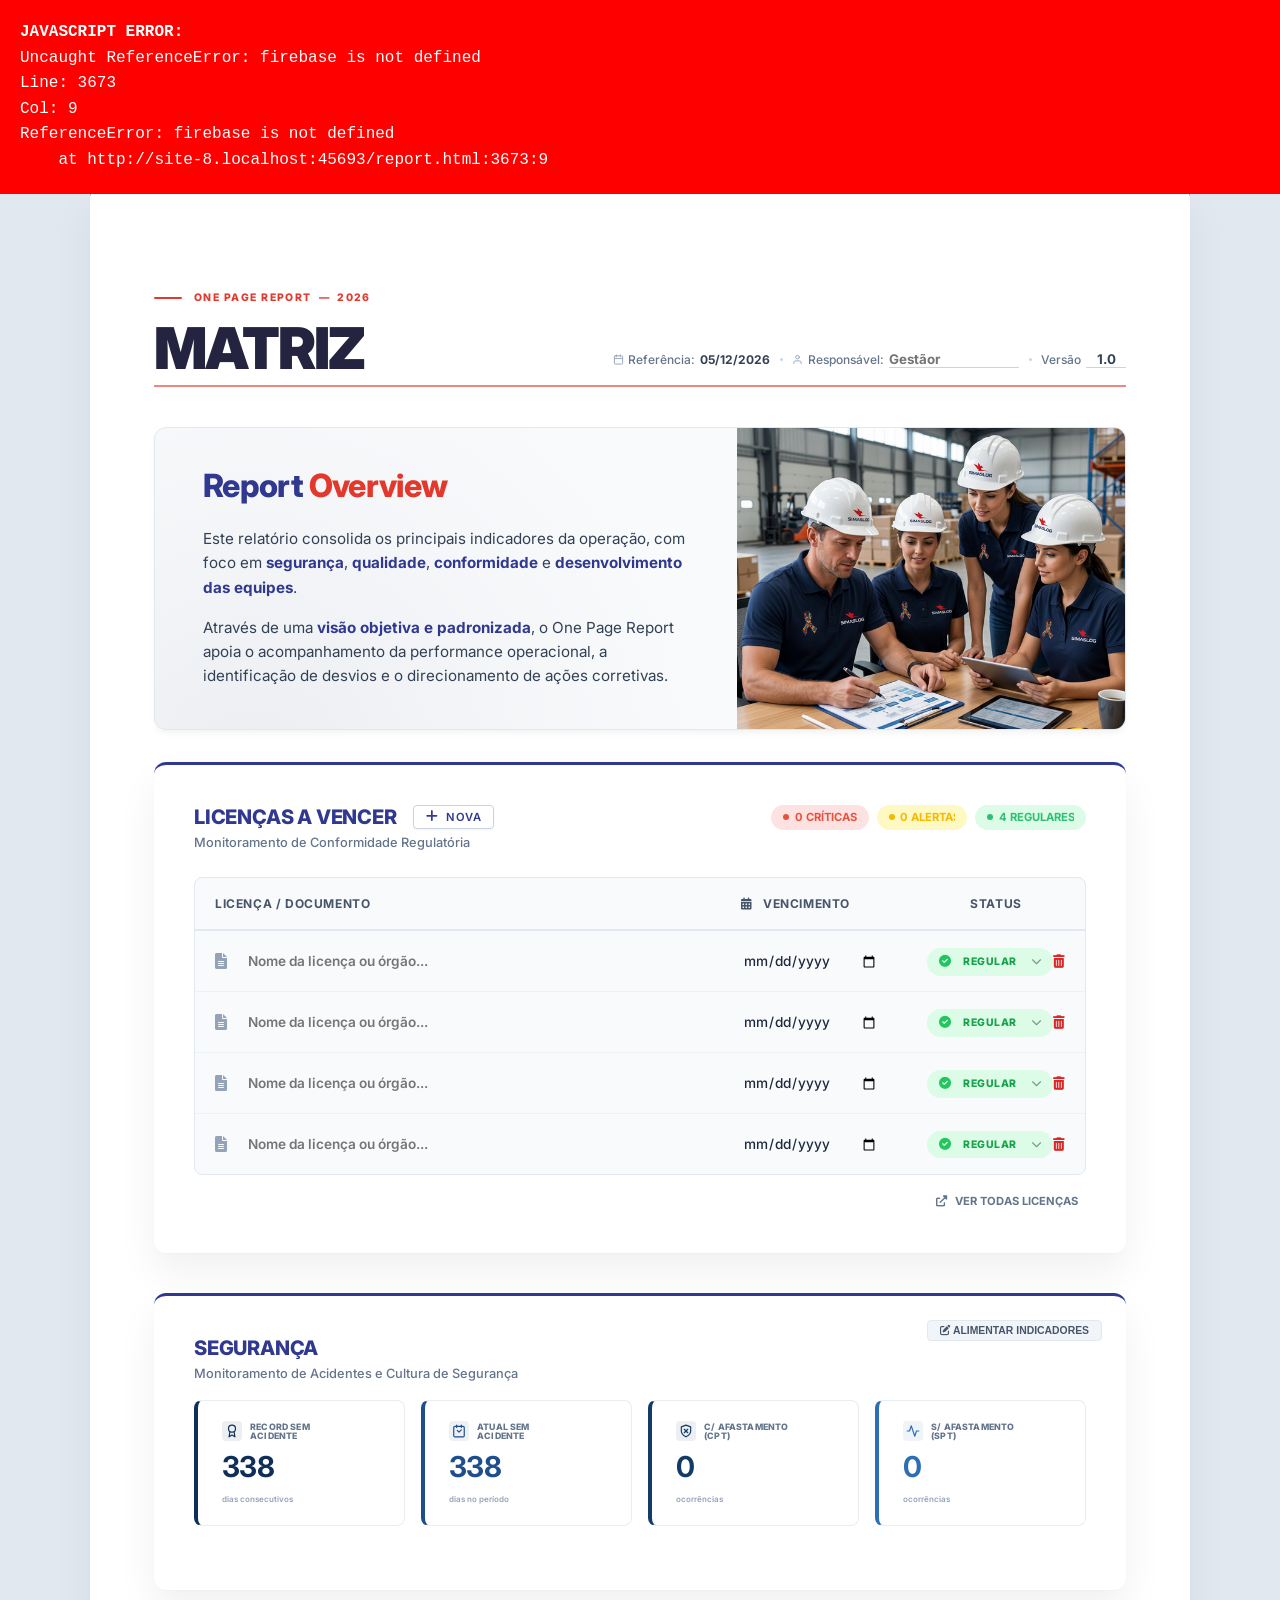
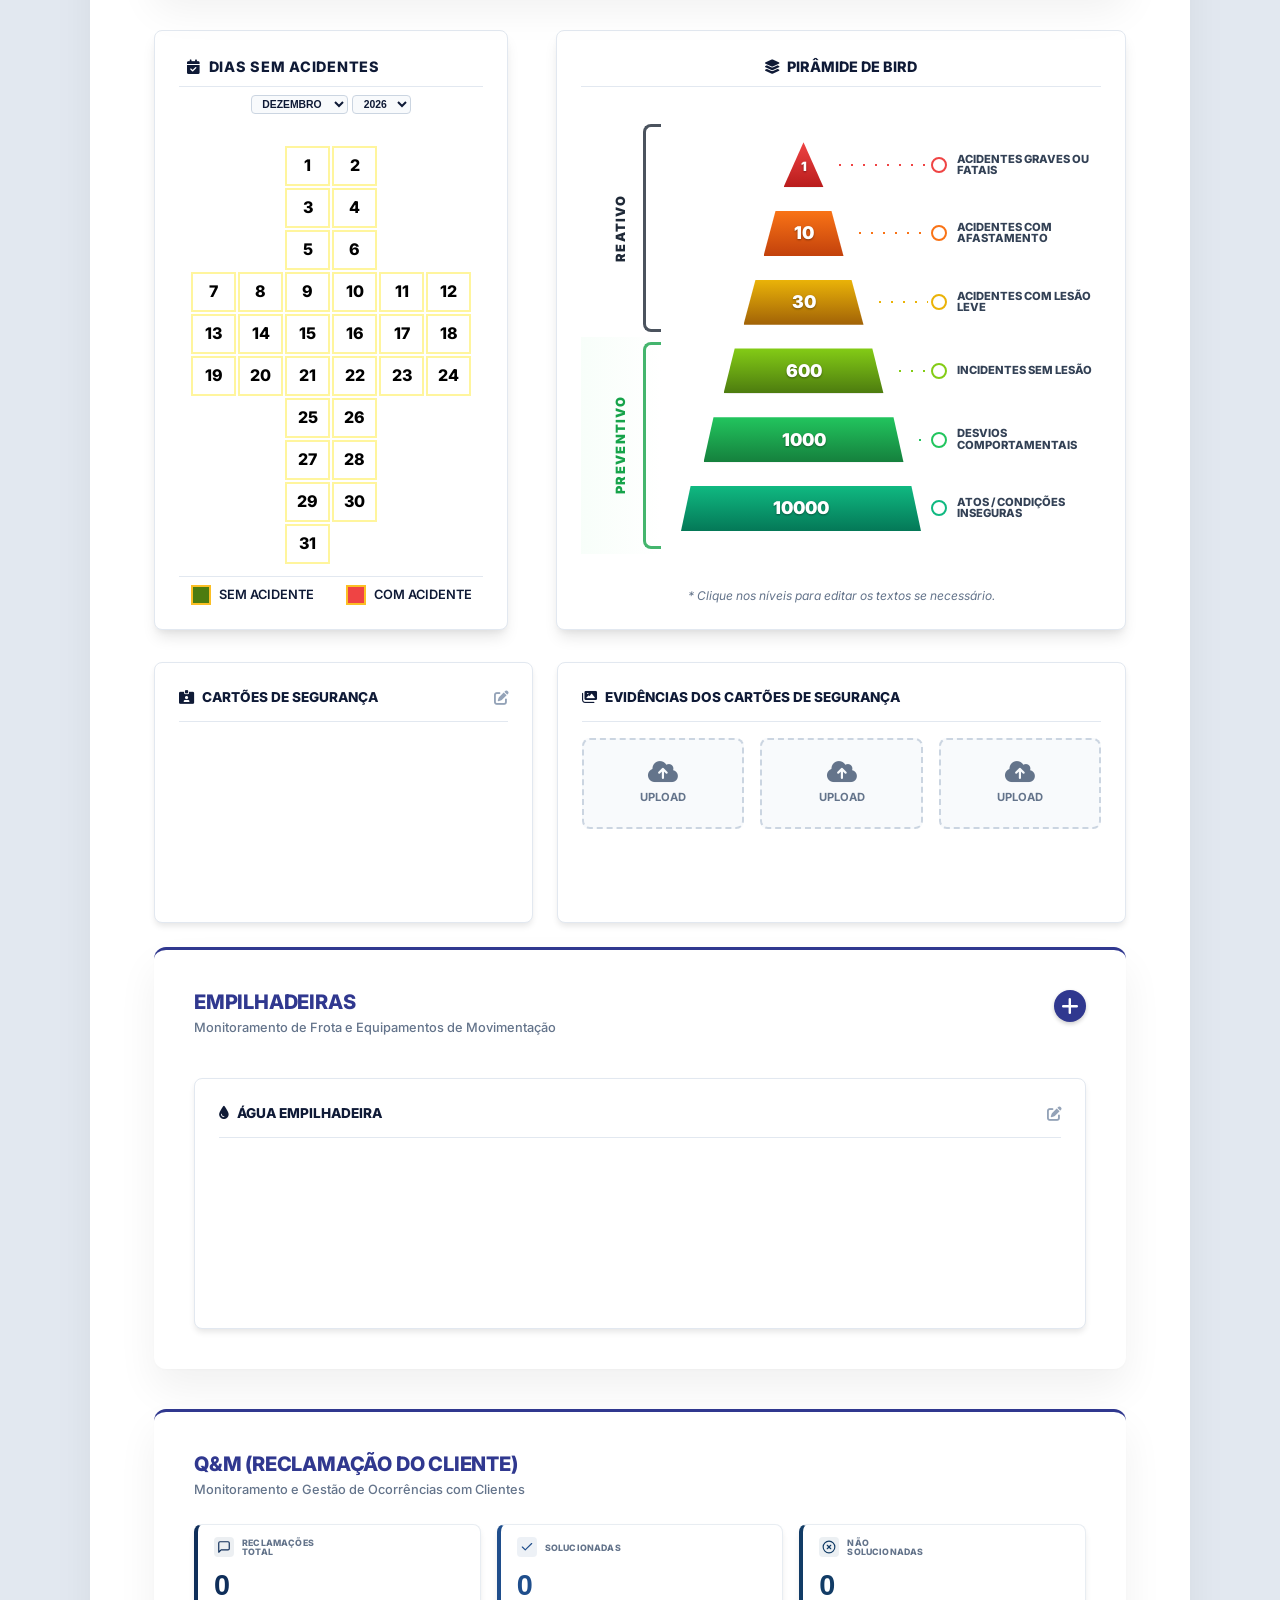
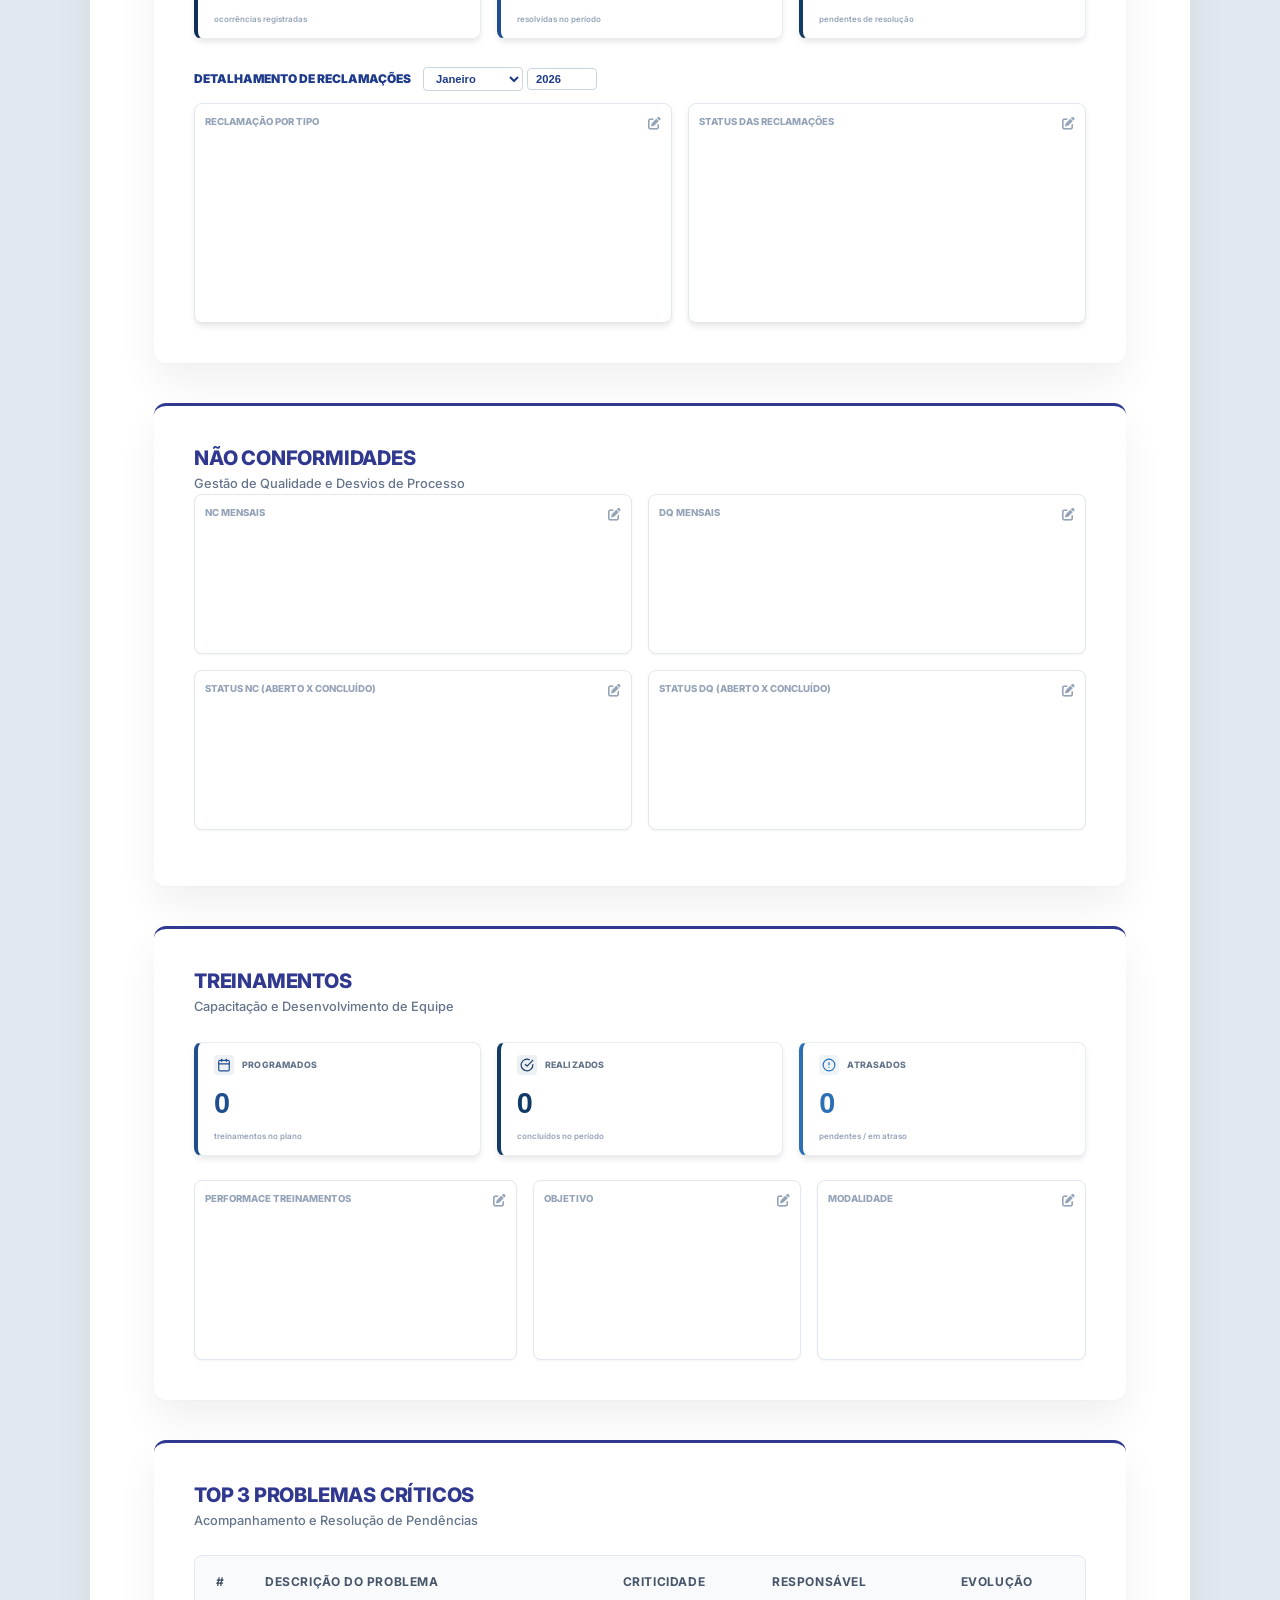
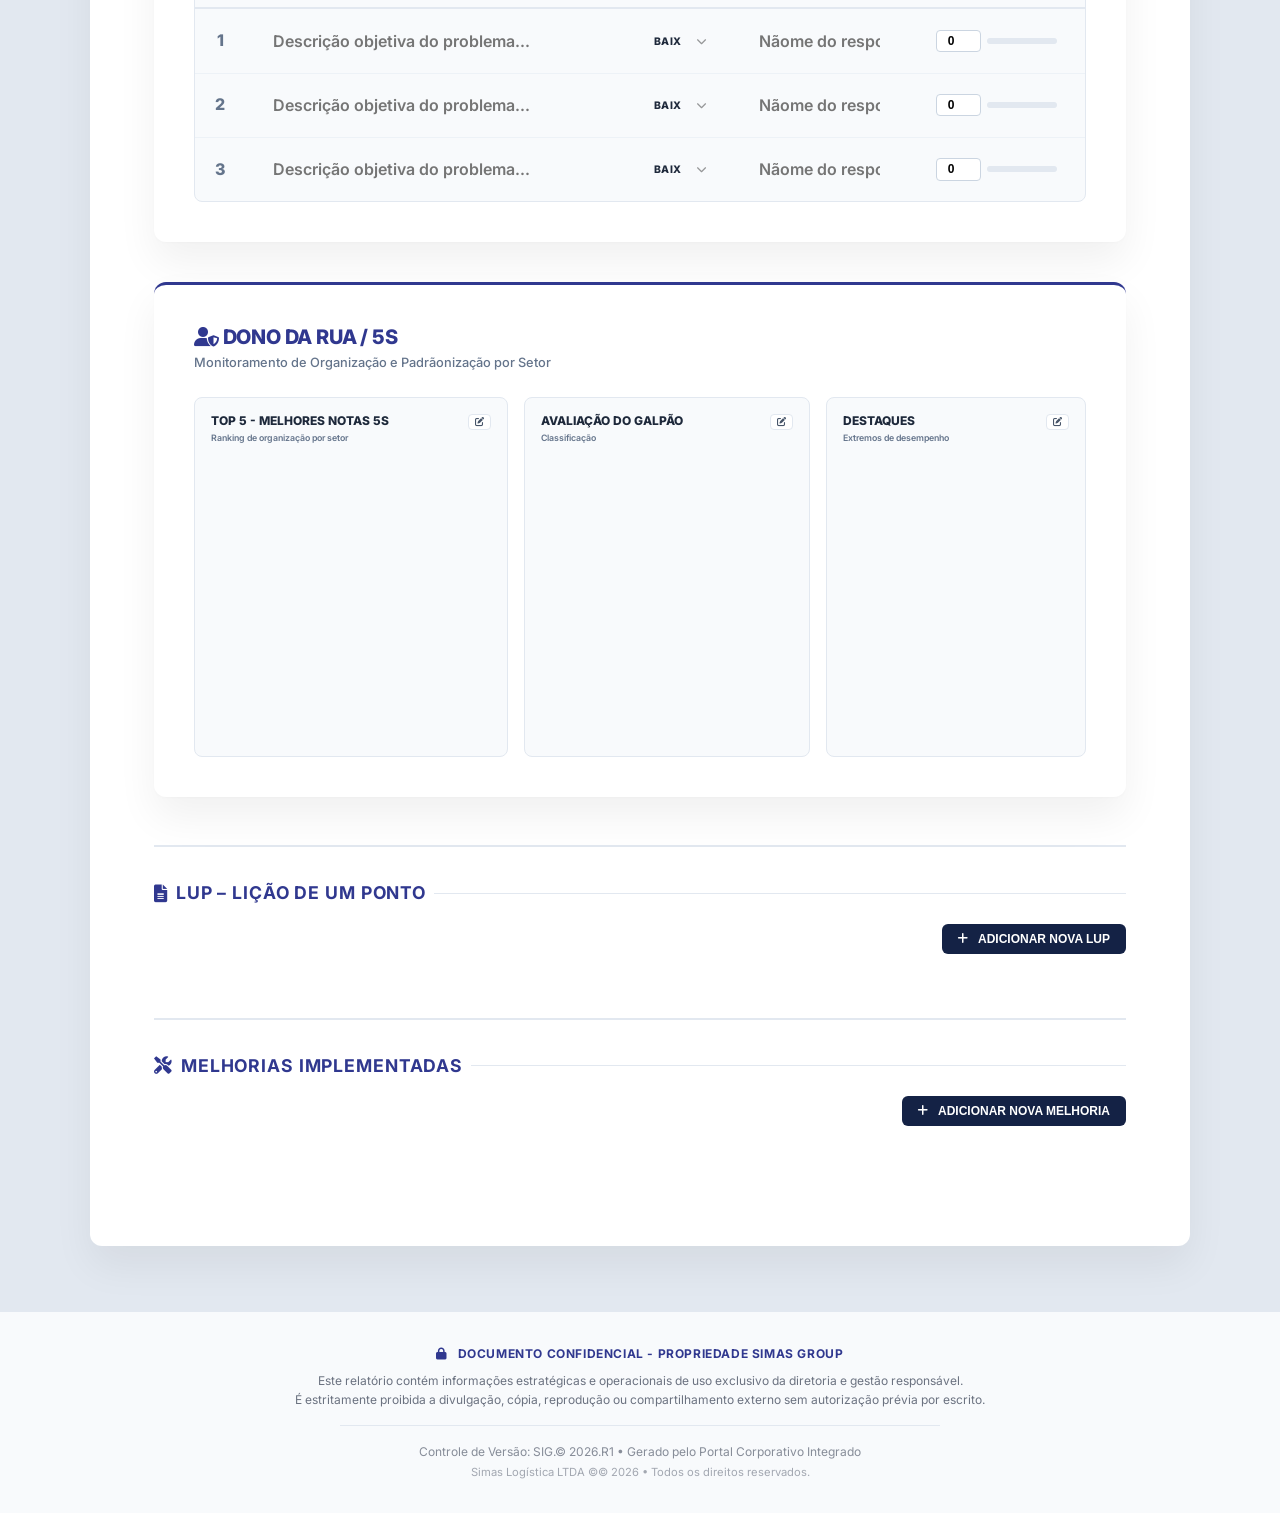
==== commit b6605b68: "Add files via upload" ====
--- a/report.html
+++ b/report.html
@@ -3645,7 +3645,7 @@
             </div>
             <div style="flex:1; display:flex; flex-direction:column; align-items:center; height:100%; justify-content:center; width: 100%;">
                 <h3 style="color:white; margin-bottom:10px; text-shadow: 1px 1px 3px black;">PADRÃO</h3>
-                <img id="lightboxLupPadrão" style="width:100%; height:75vh; object-fit:contain; border: 3px solid #10b981; border-radius: 8px; background: rgba(0,0,0,0.2);">
+                <img id="lightboxLupPadrao" style="width:100%; height:75vh; object-fit:contain; border: 3px solid #10b981; border-radius: 8px; background: rgba(0,0,0,0.2);">
             </div>
         </div>
 
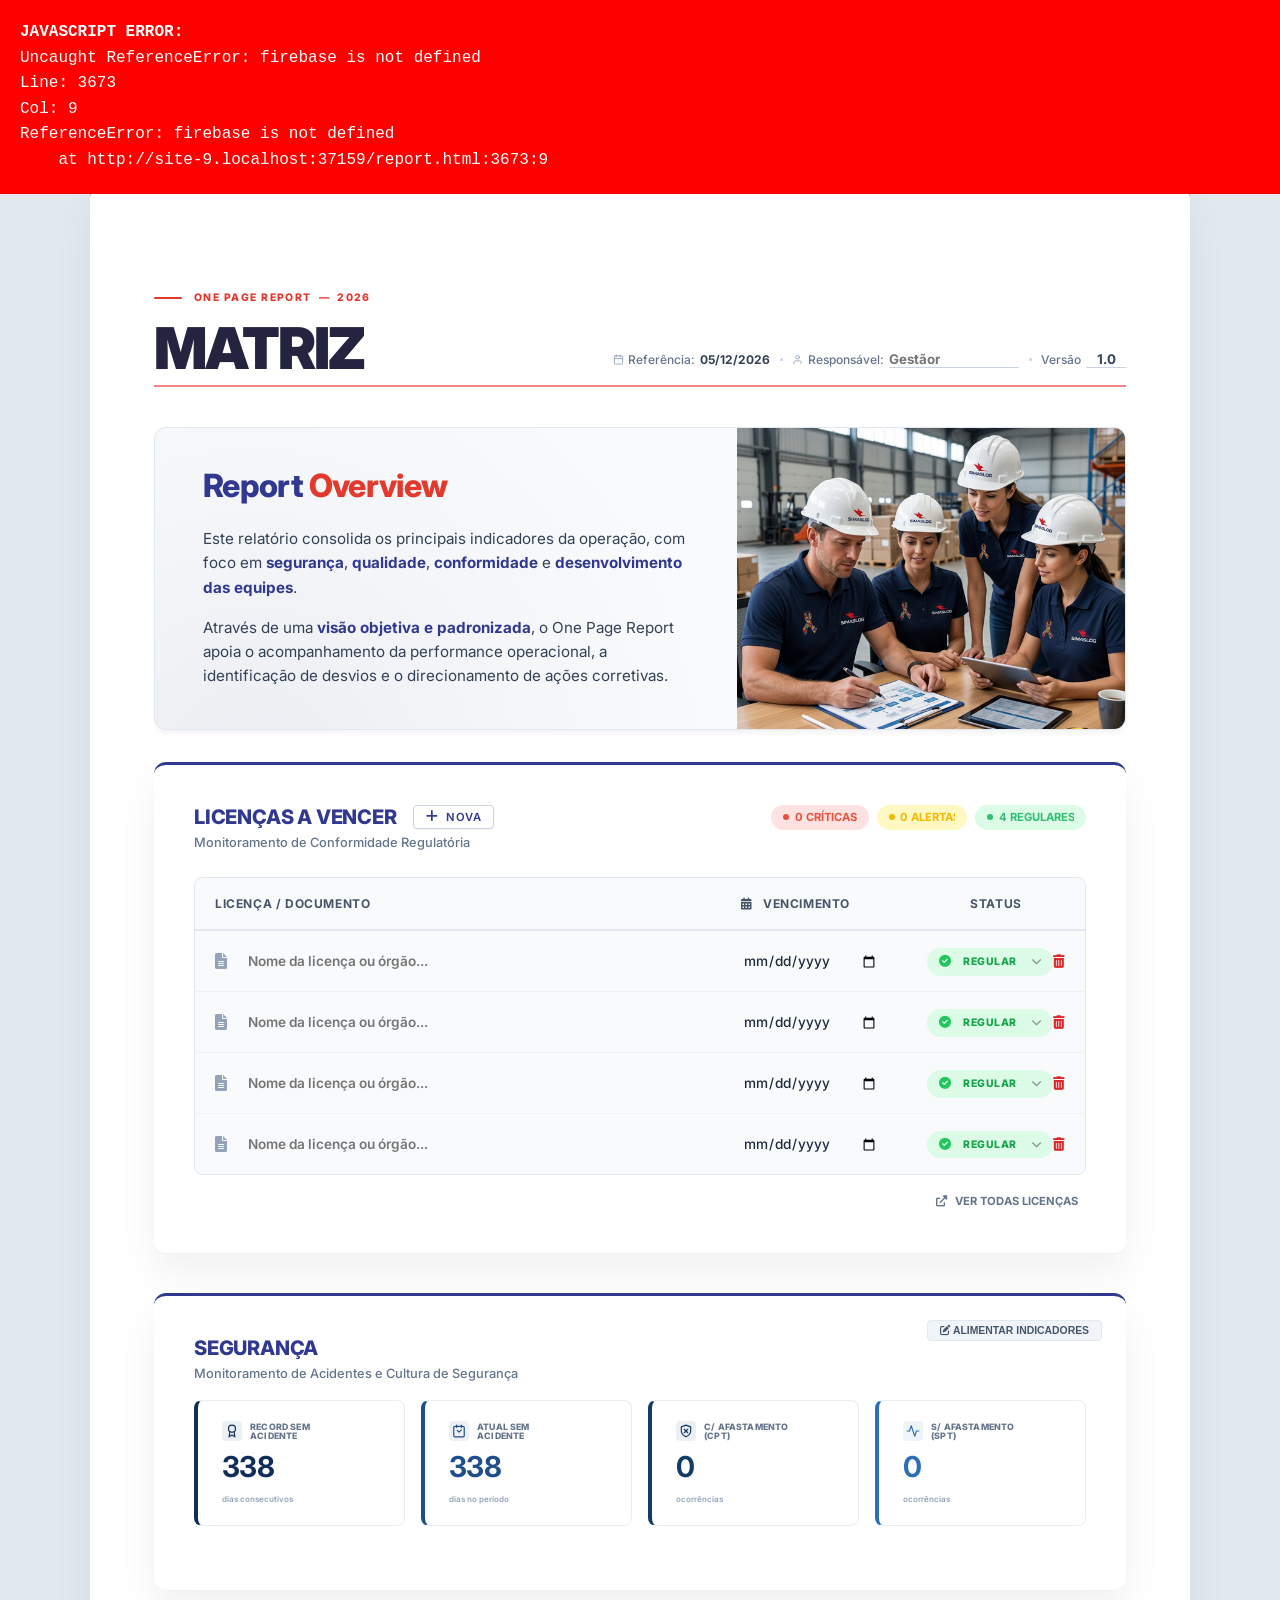
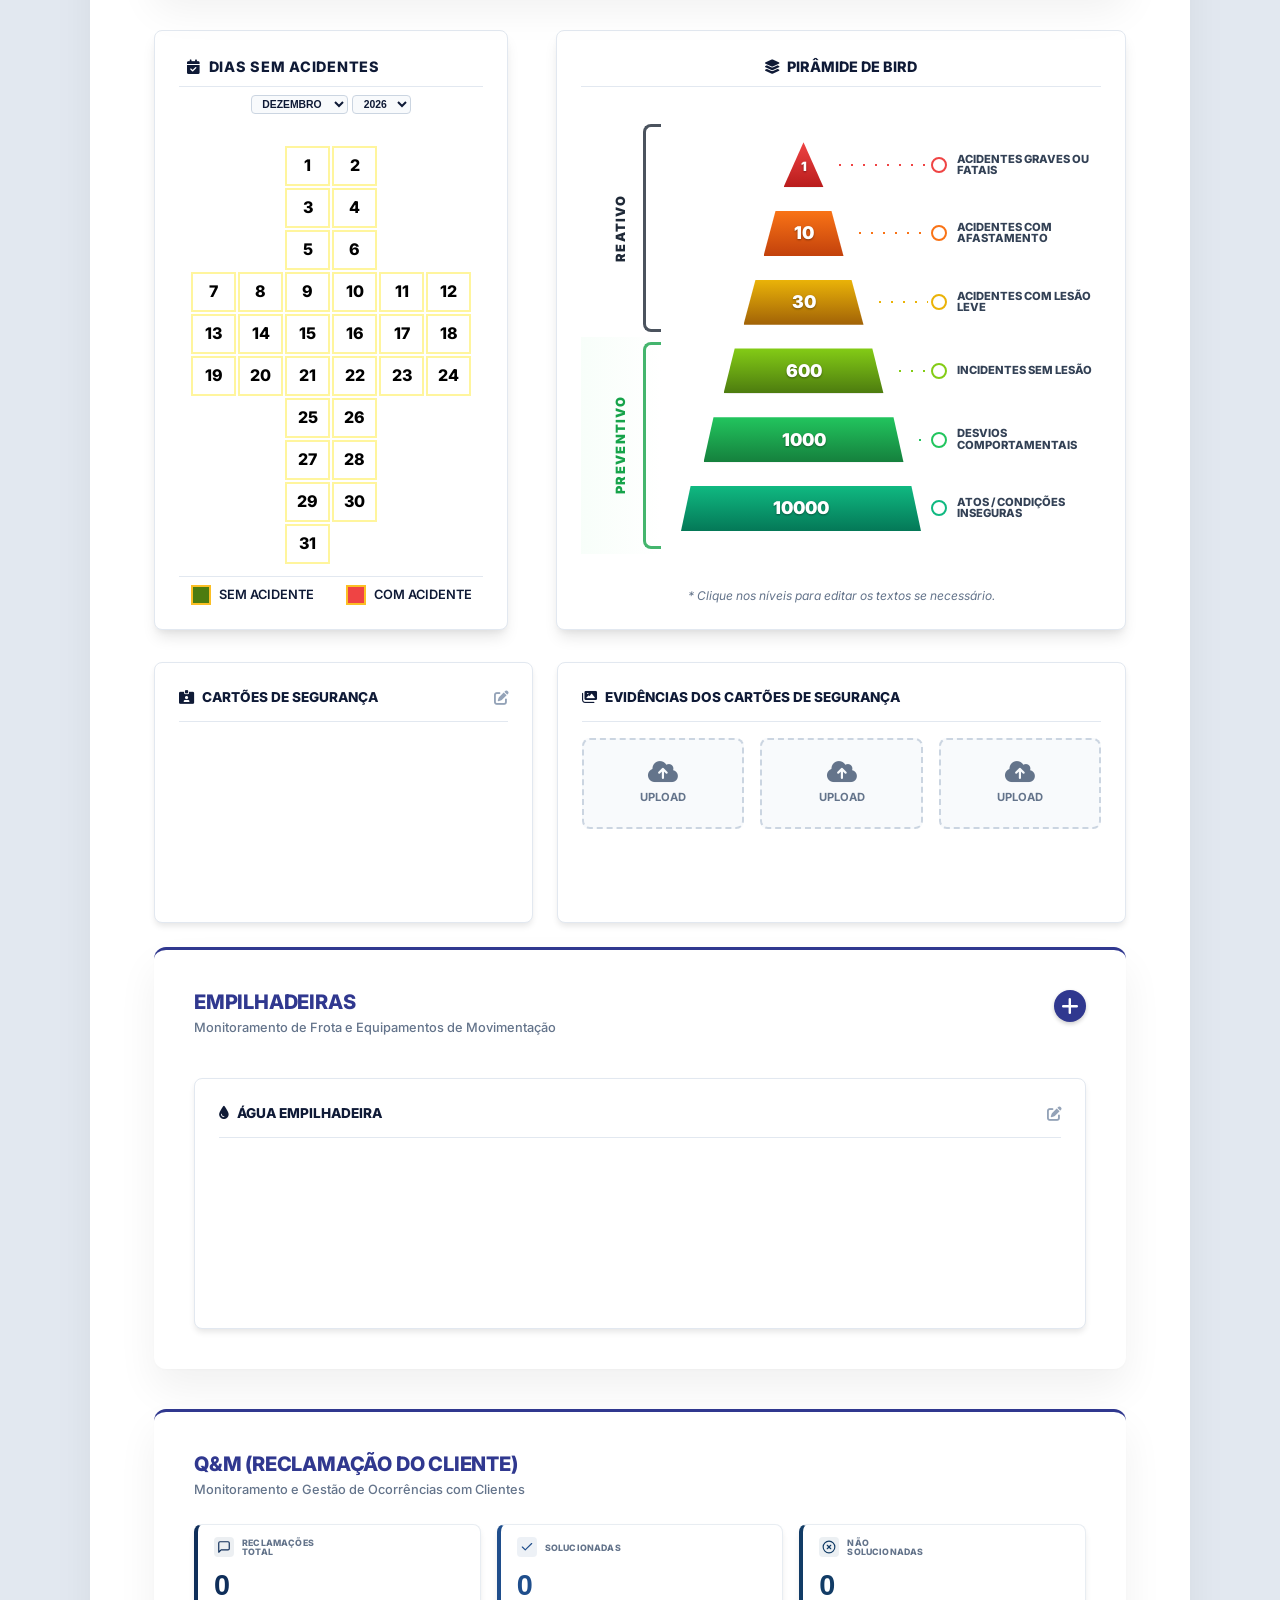
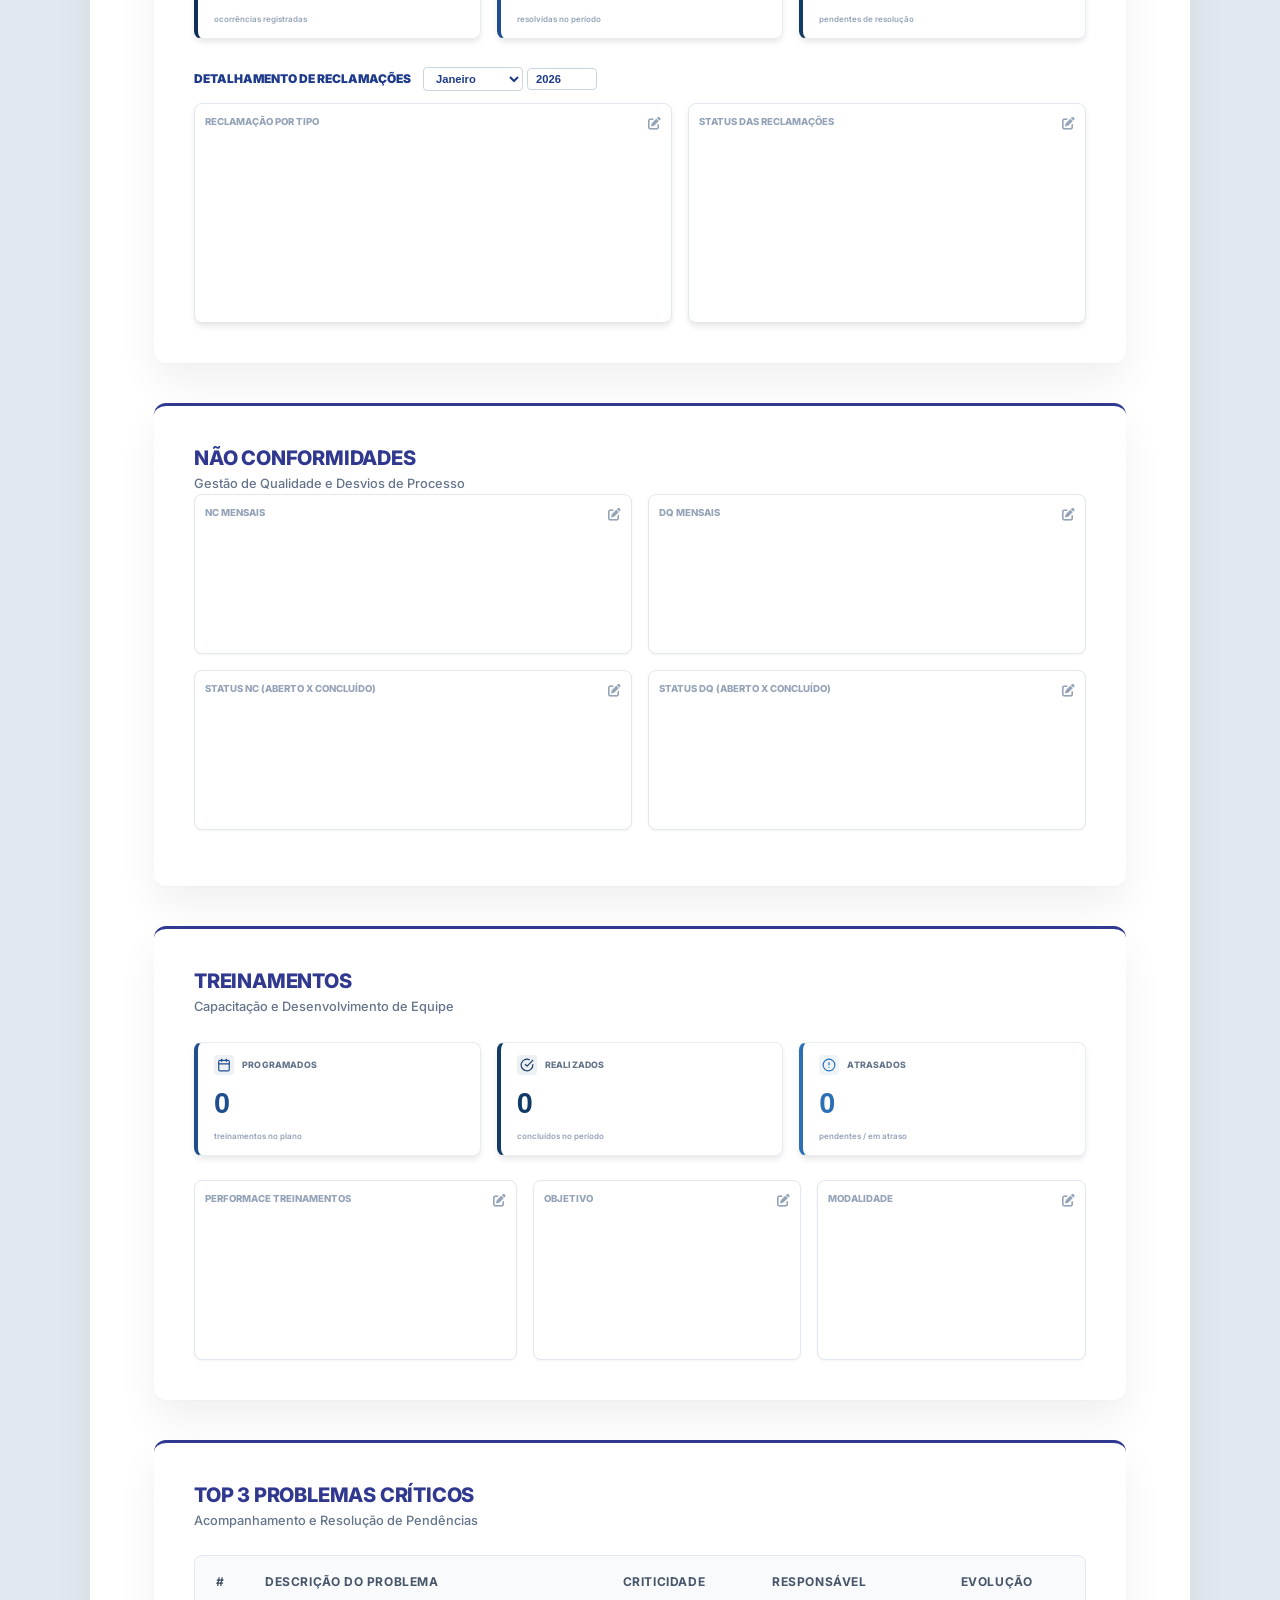
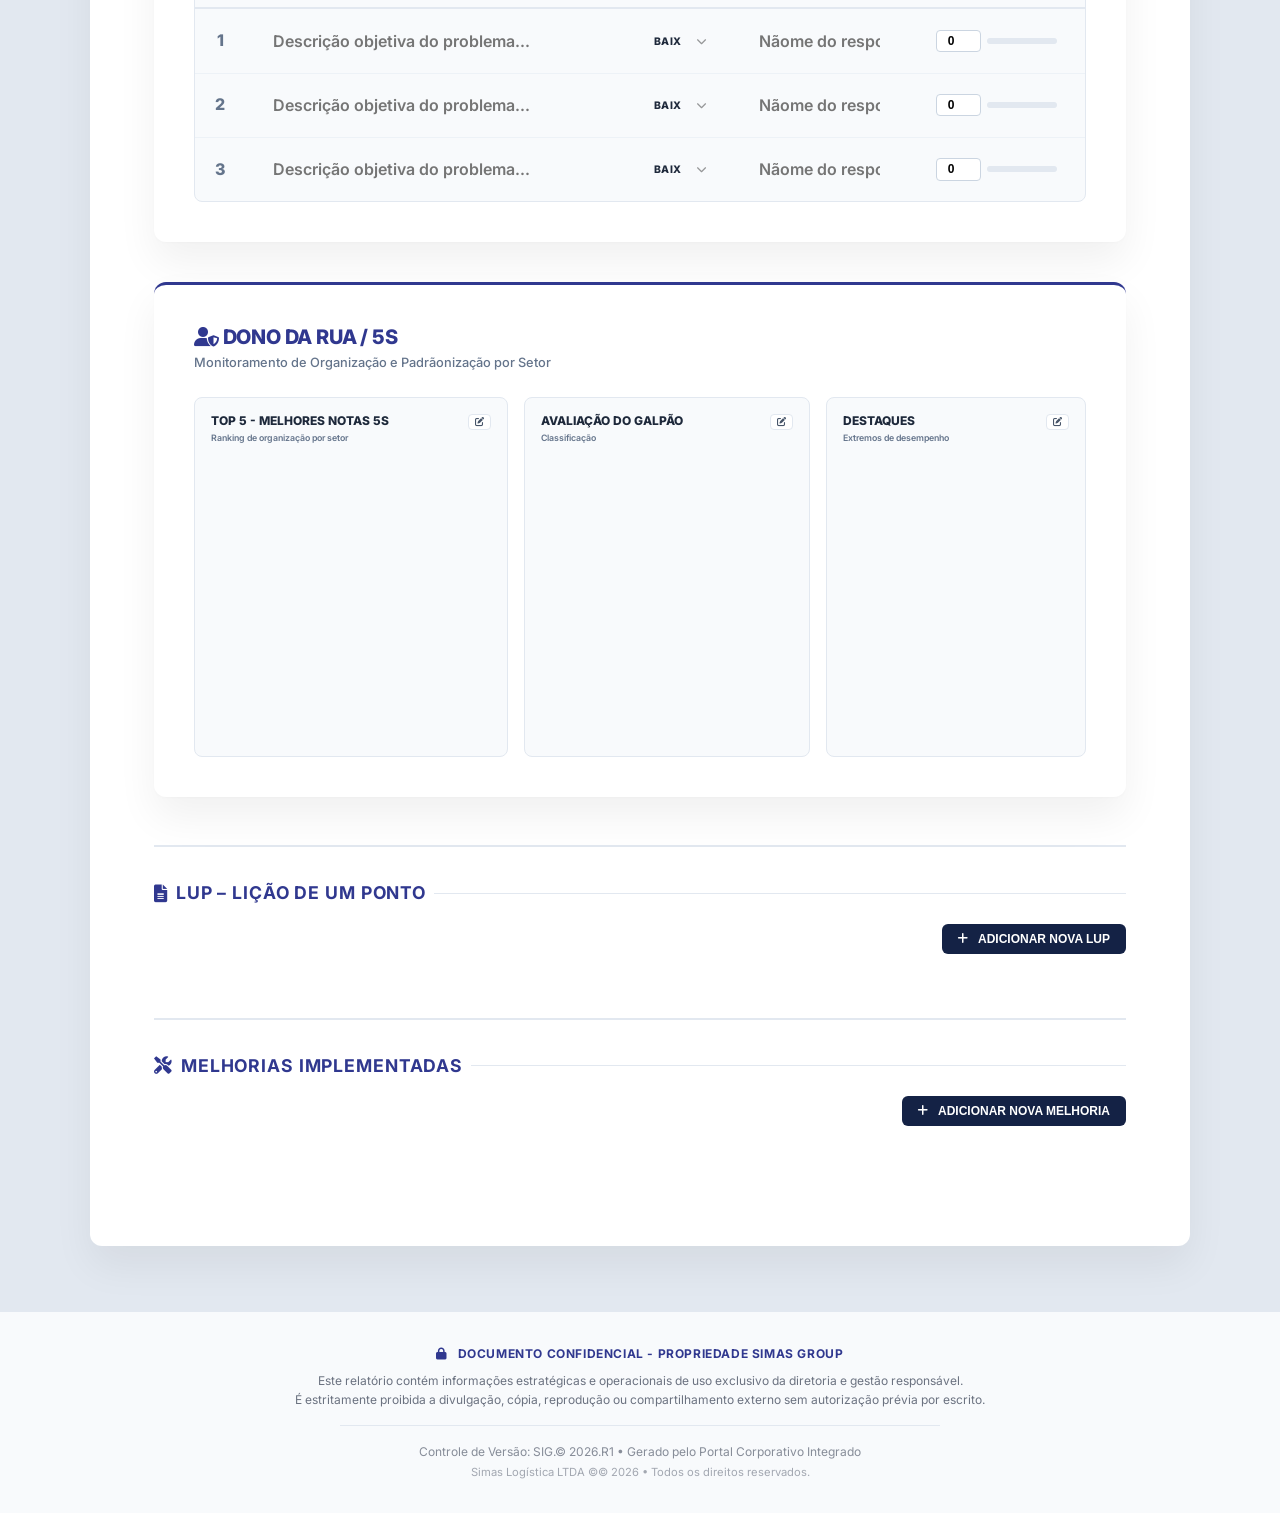
==== commit 6a4433c9: "Add files via upload" ====
--- a/report.html
+++ b/report.html
@@ -3675,7 +3675,7 @@
     </script>
     
     <!-- Scripts -->
-    <script src="js/report.js"></script>
+    <script src="js/report.js?v=1781274713"></script>
     <script>
         function updateRowStatusColor(selectEl) {
             const val = selectEl.value;
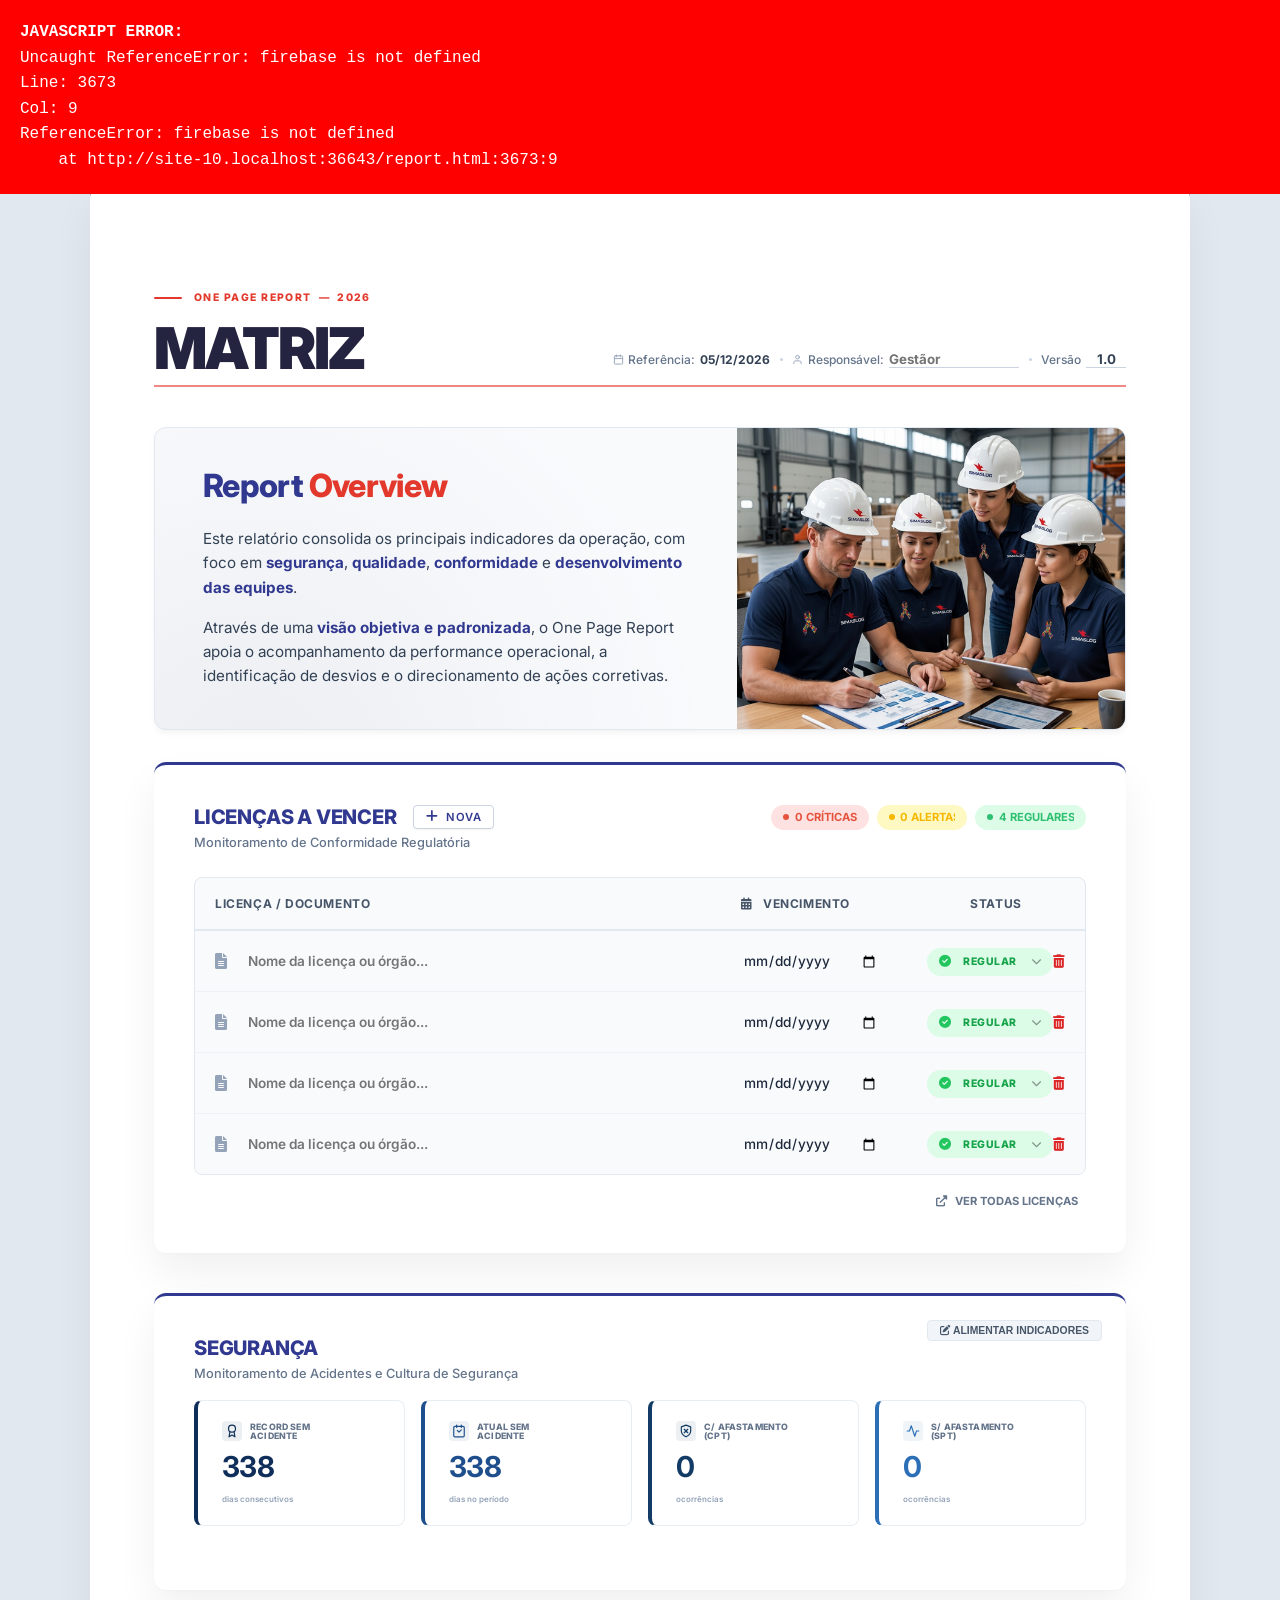
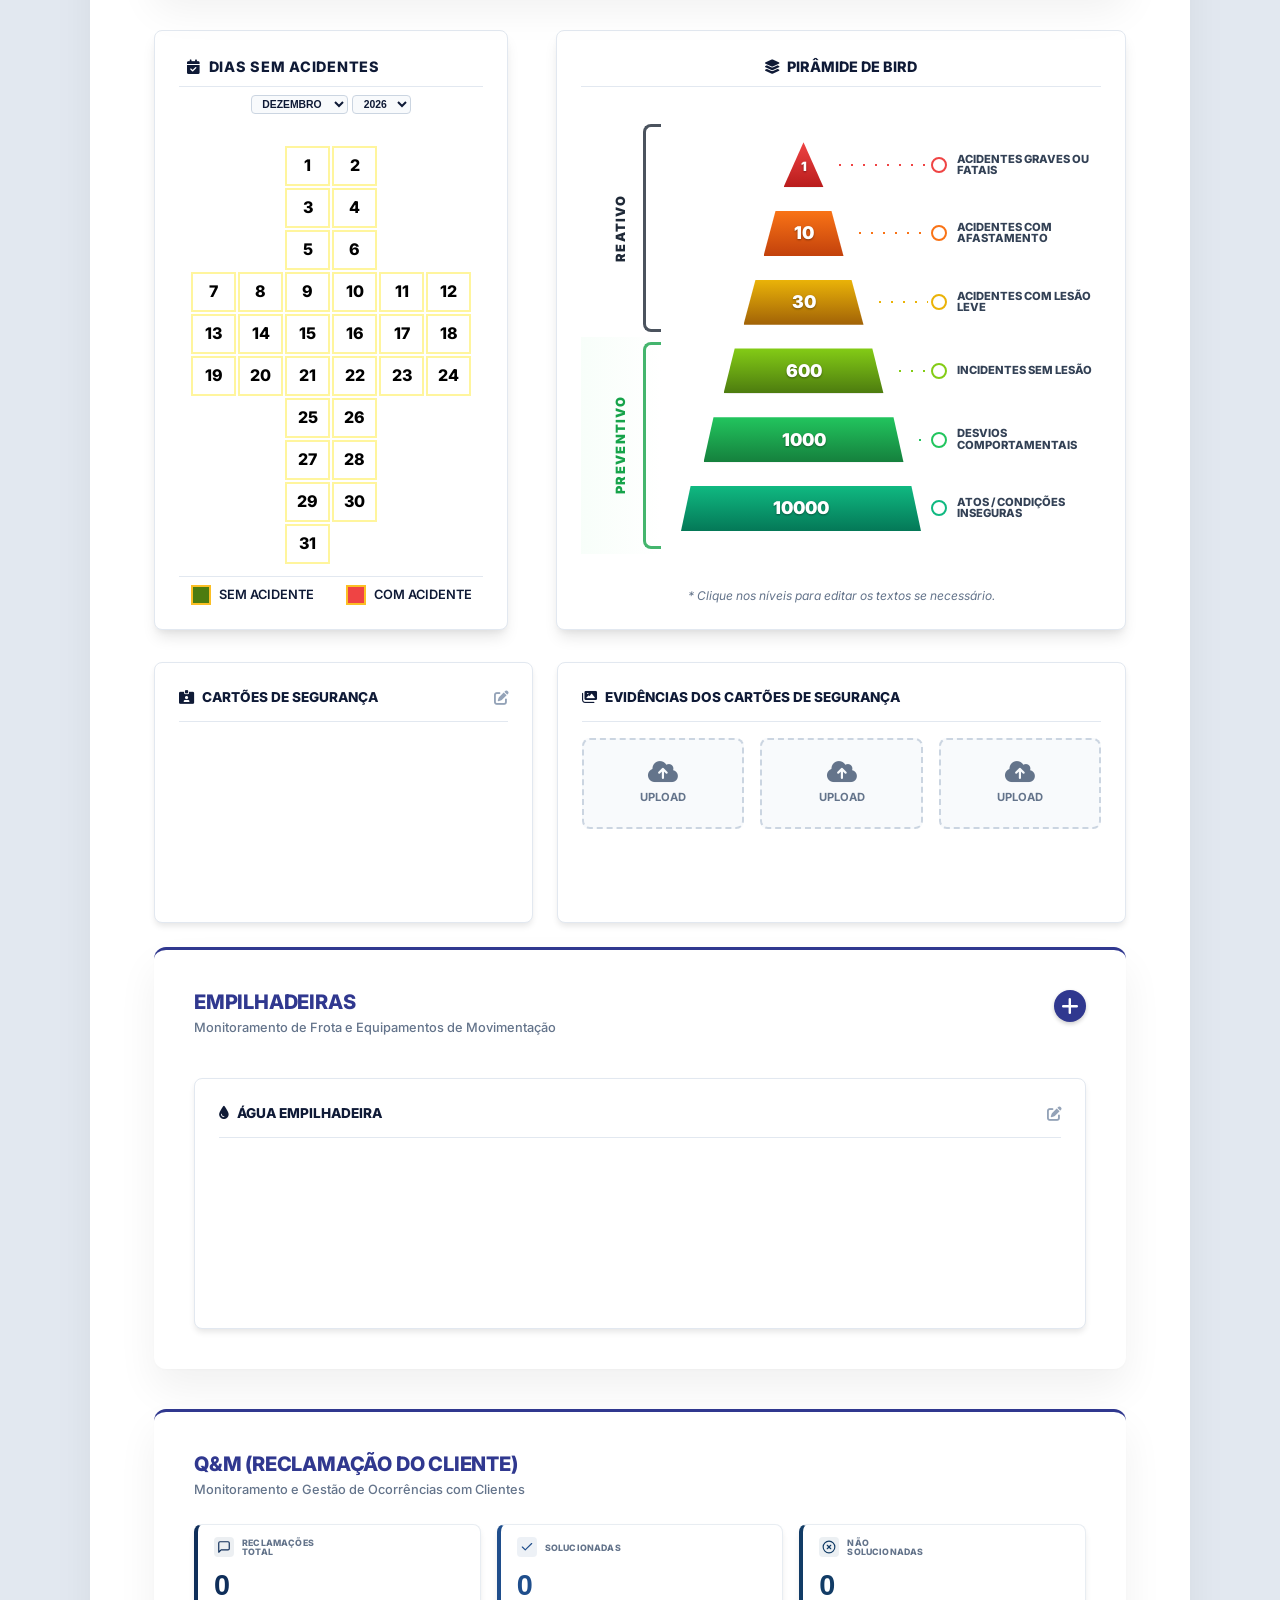
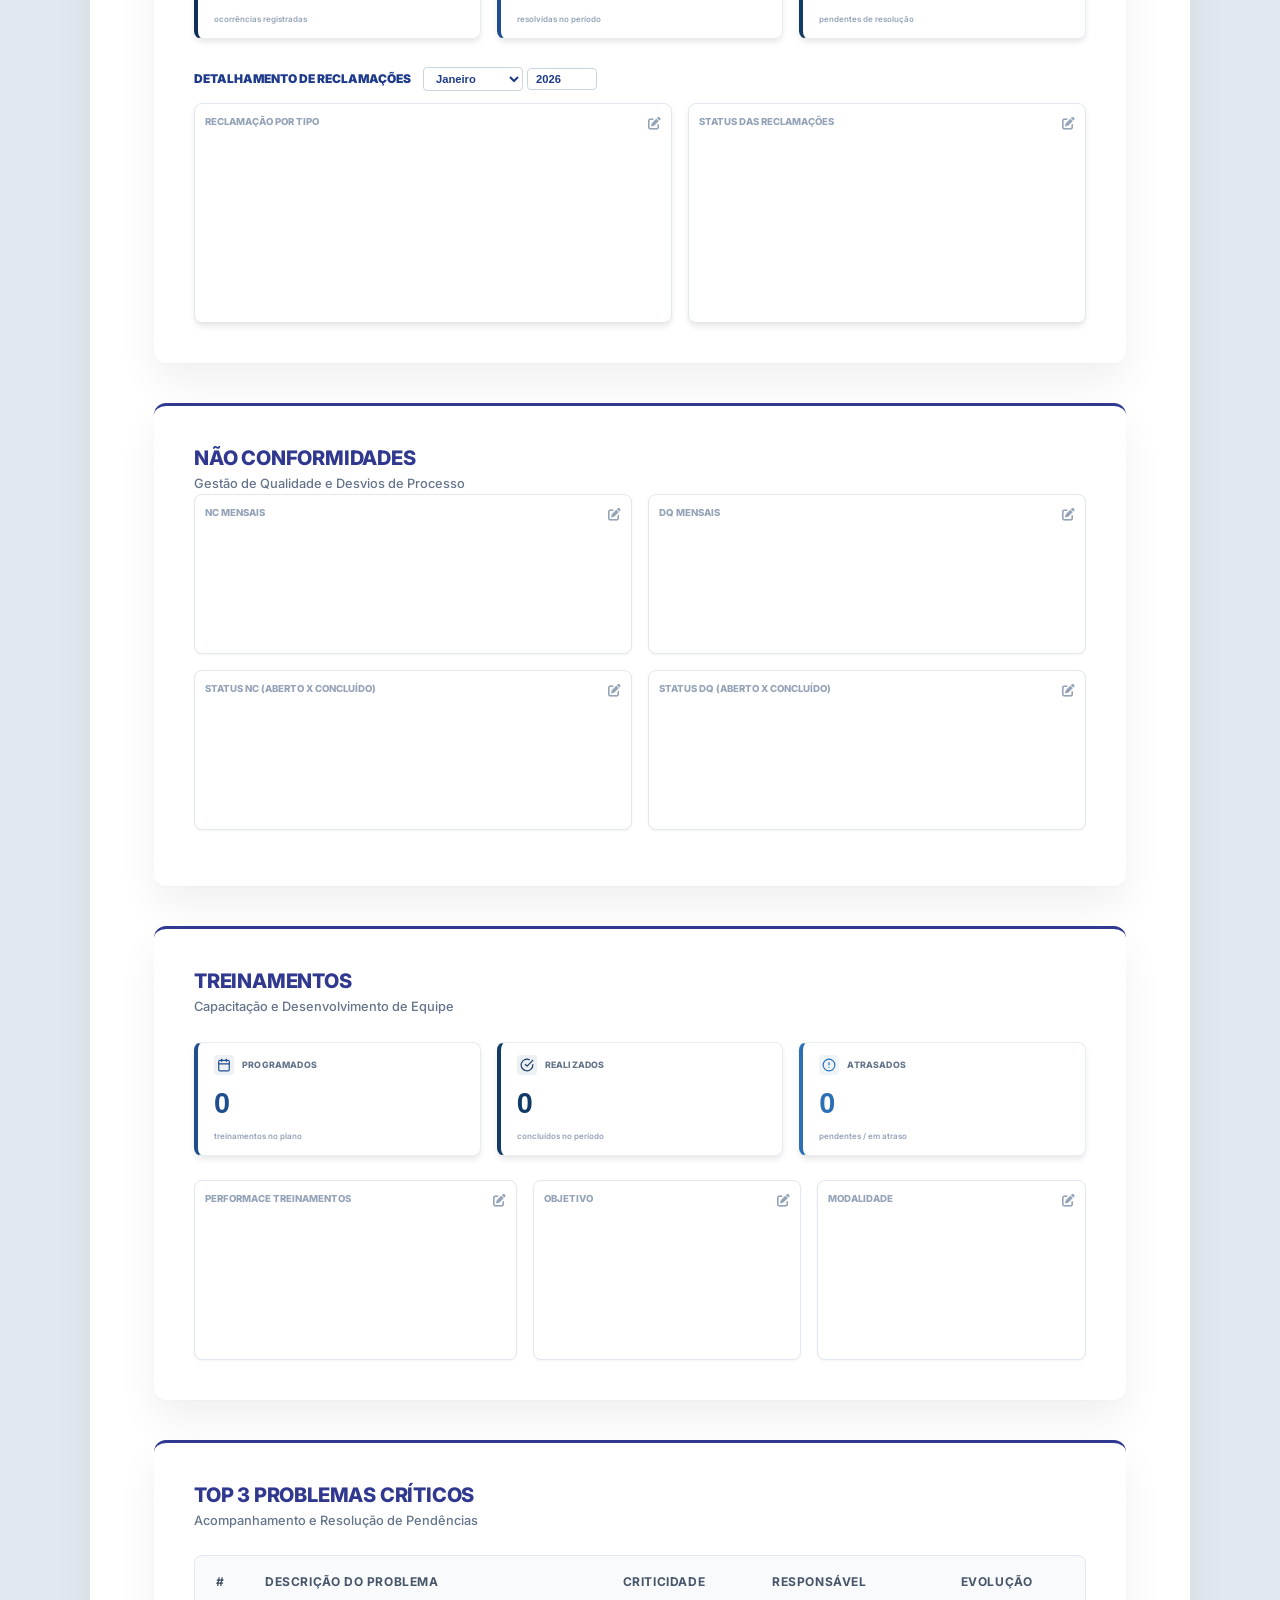
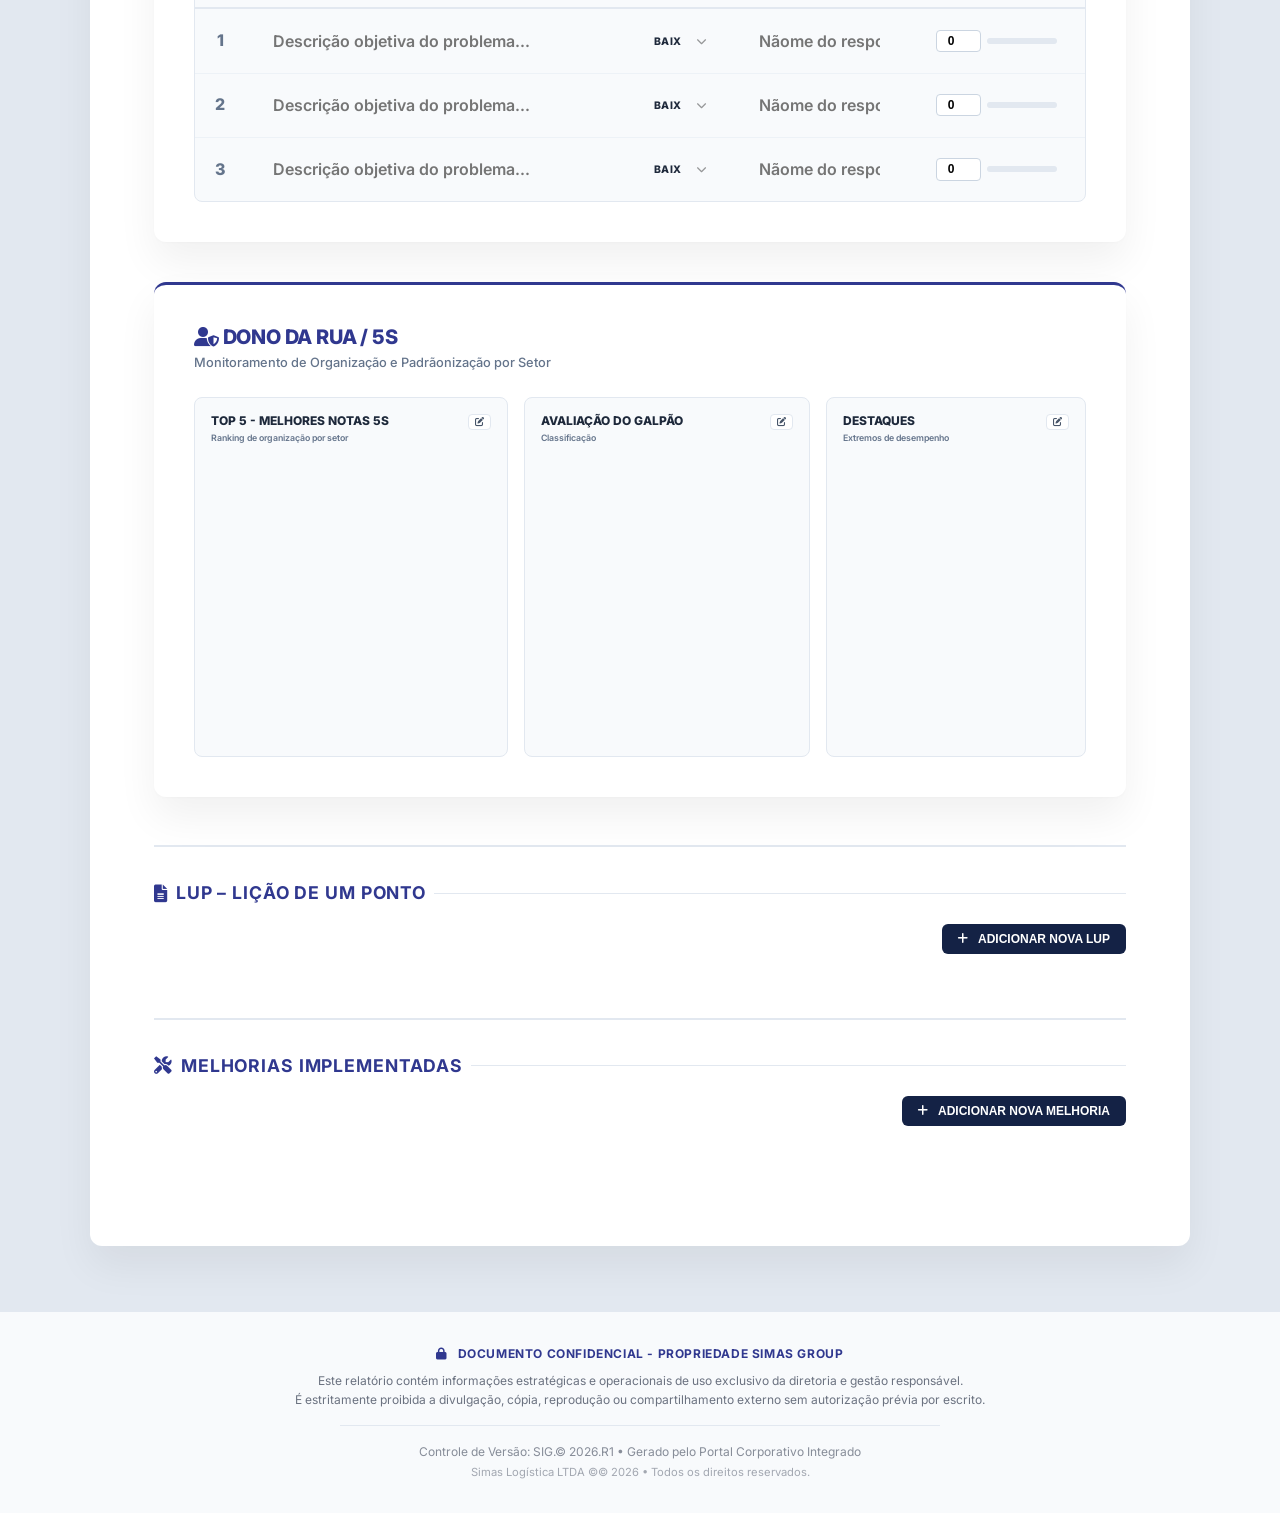
==== commit 4f095002: "Add files via upload" ====
--- a/report.html
+++ b/report.html
@@ -3675,7 +3675,7 @@
     </script>
     
     <!-- Scripts -->
-    <script src="js/report.js?v=1781274713"></script>
+    <script src="js/report.js?v=1781275519"></script>
     <script>
         function updateRowStatusColor(selectEl) {
             const val = selectEl.value;
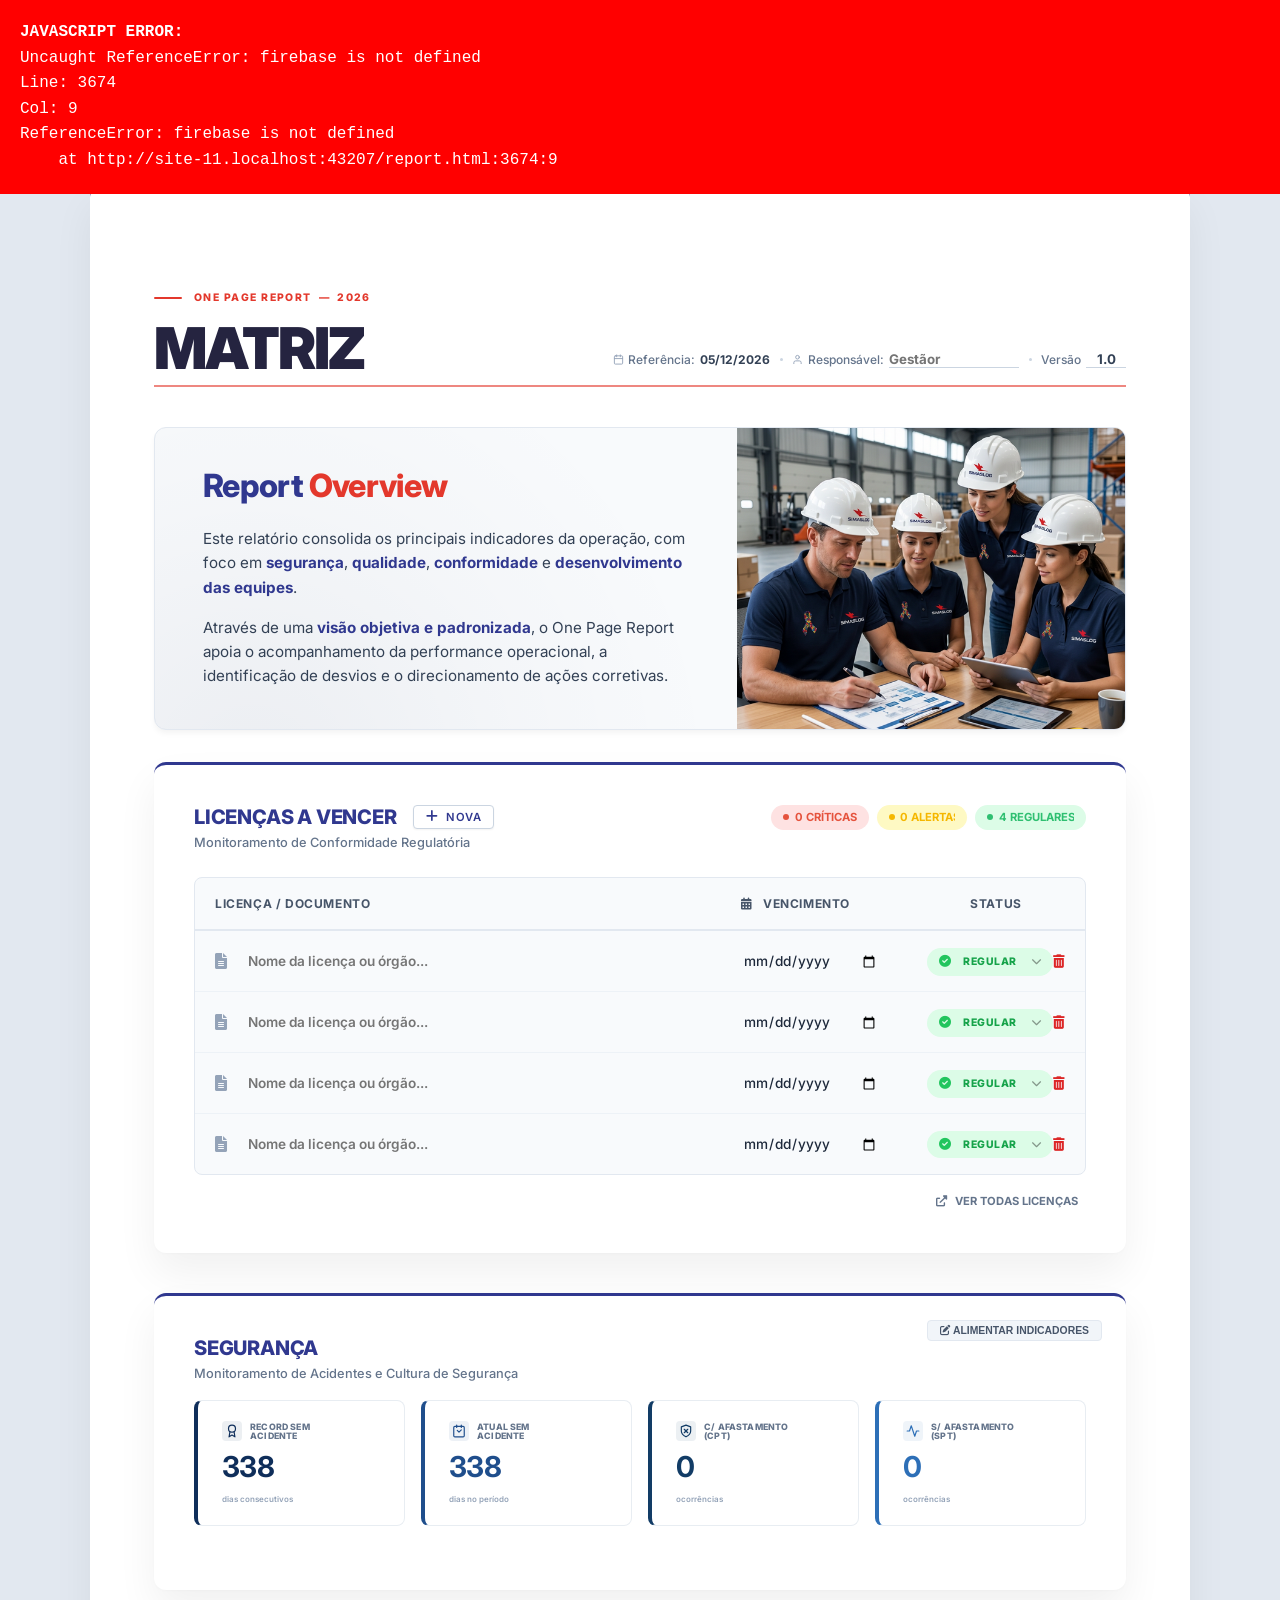
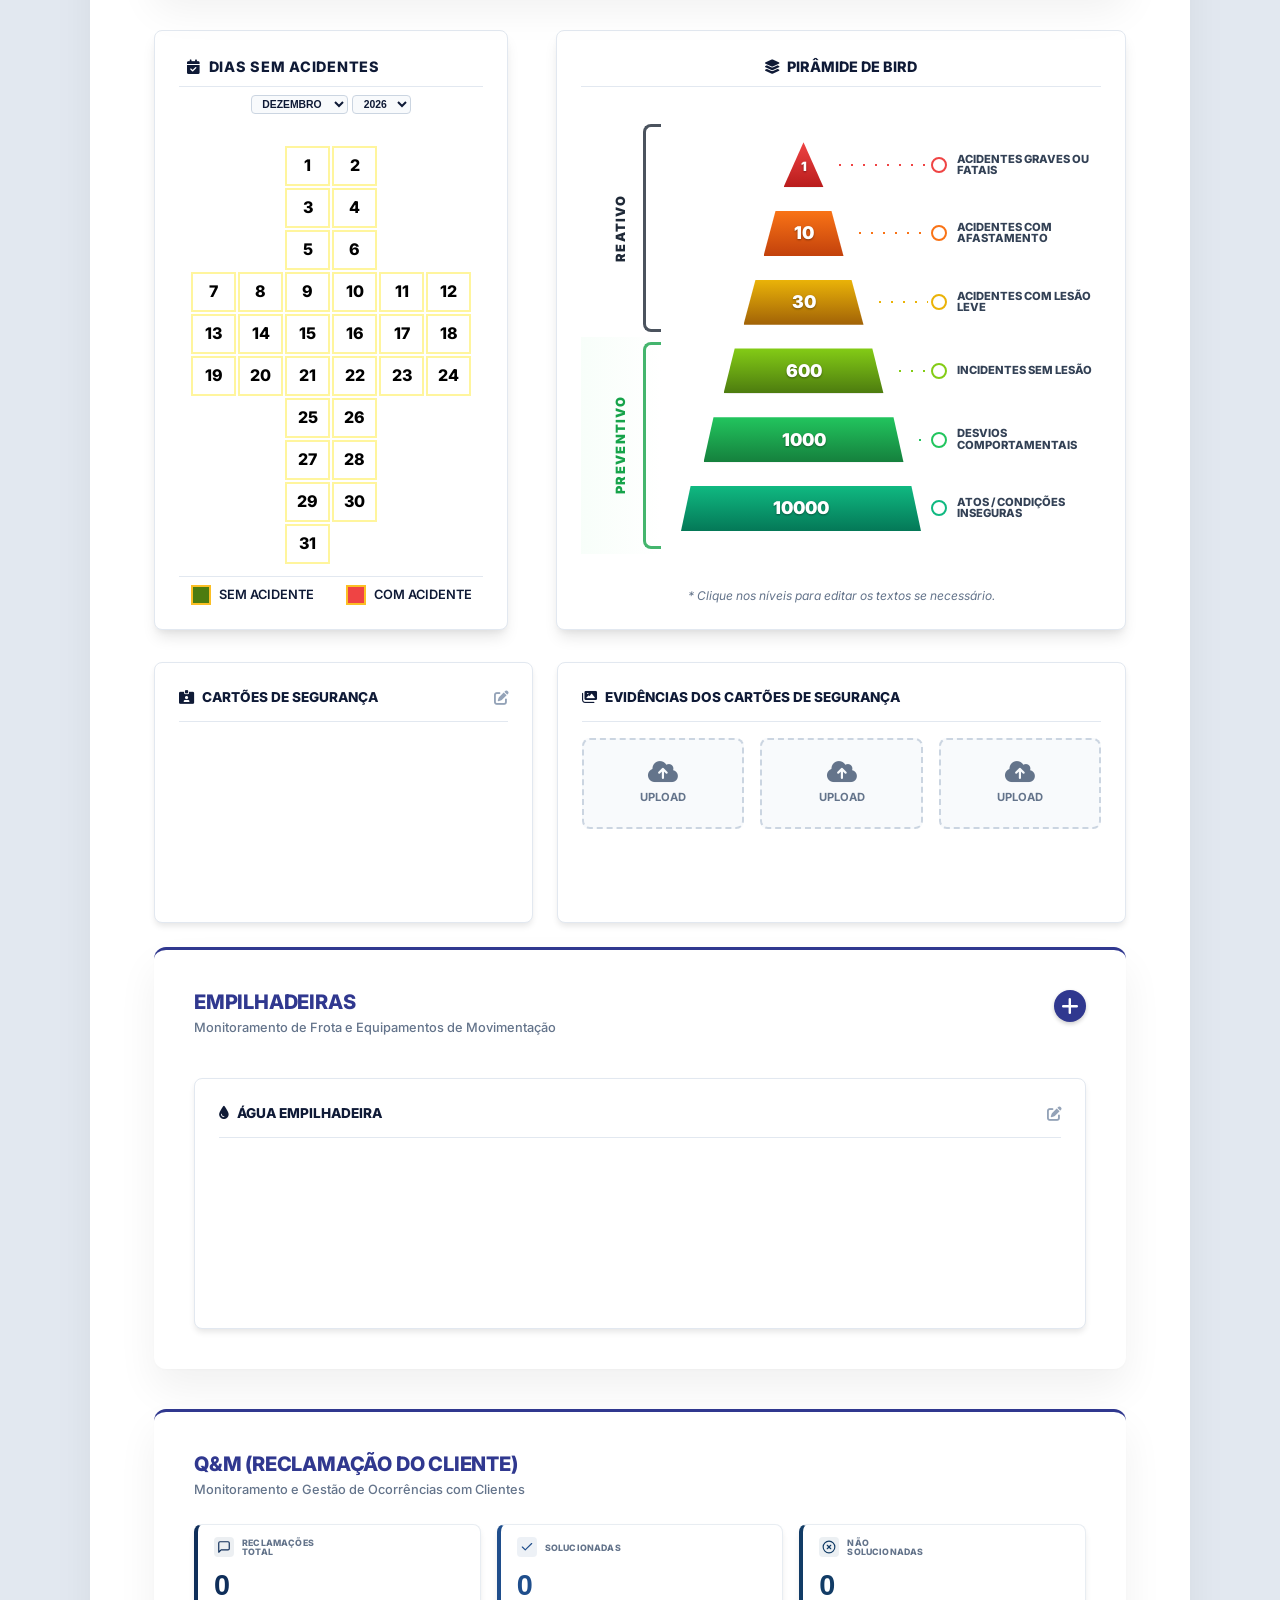
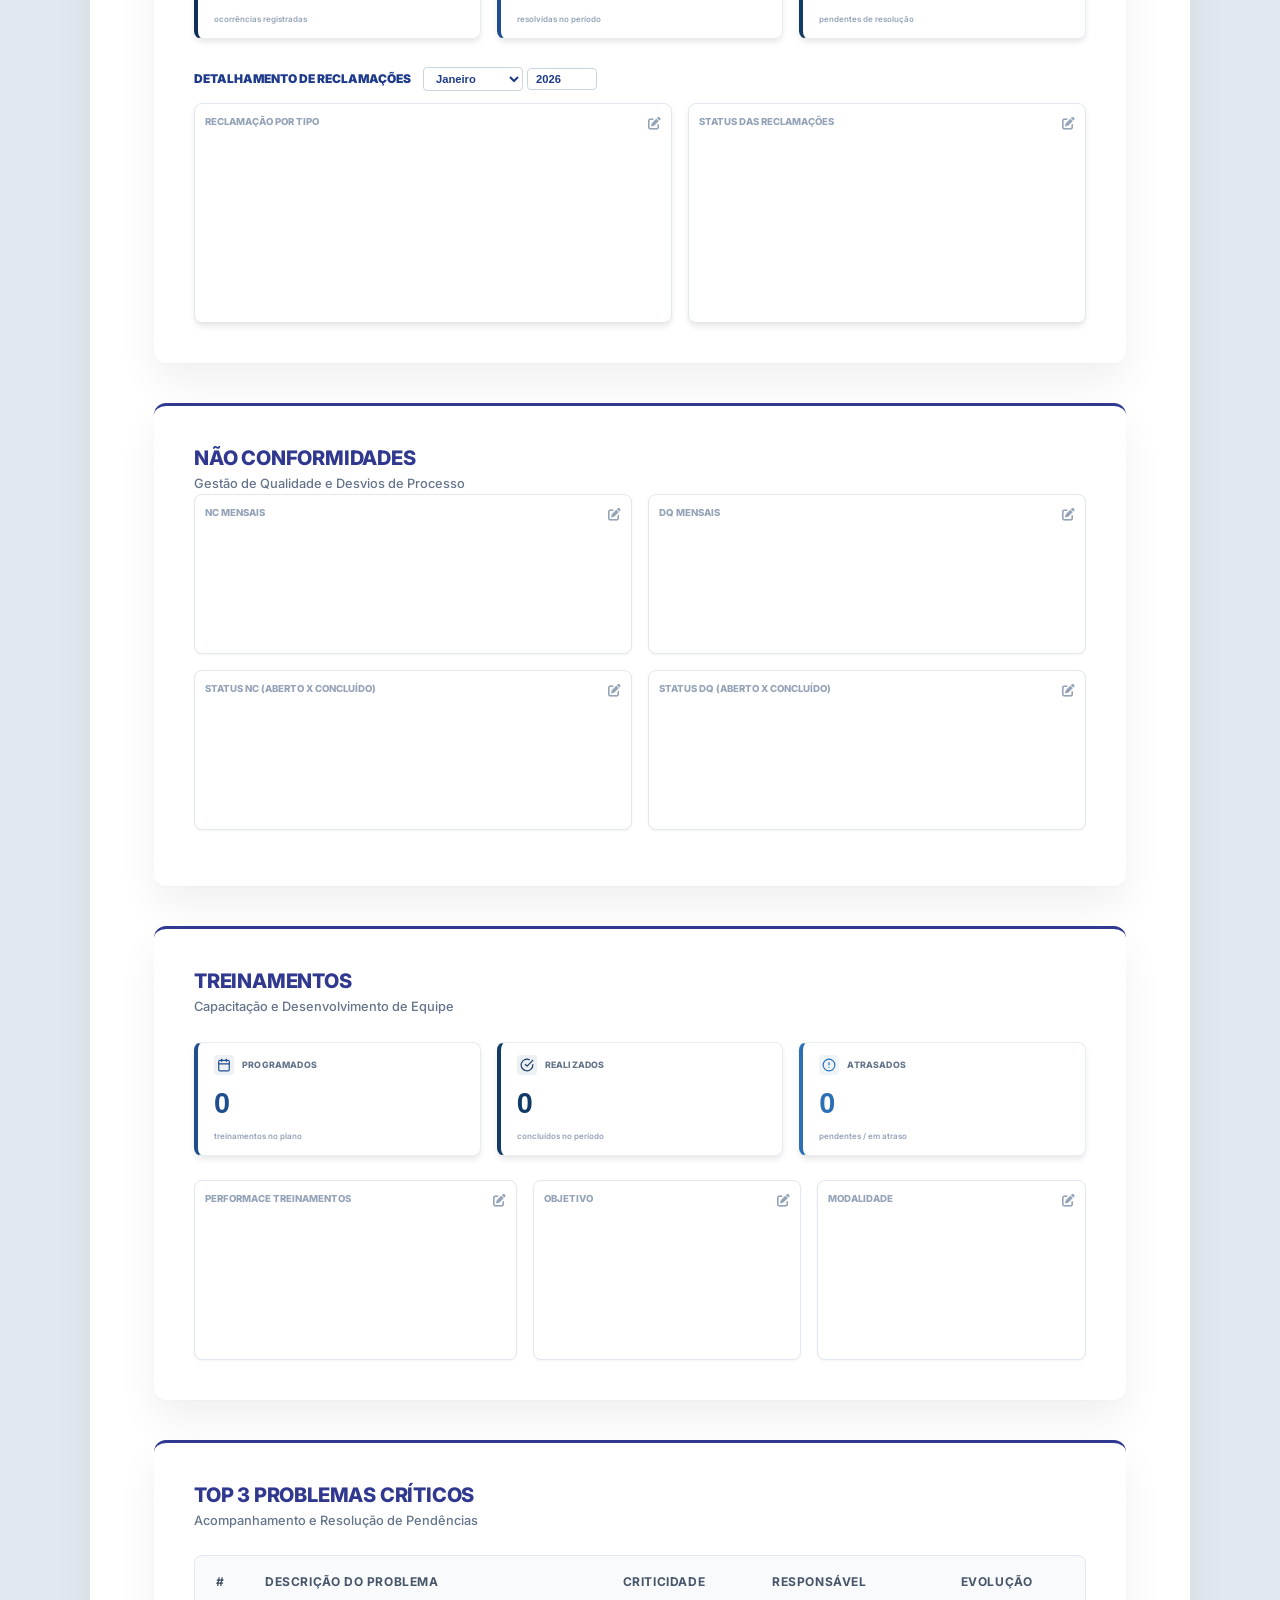
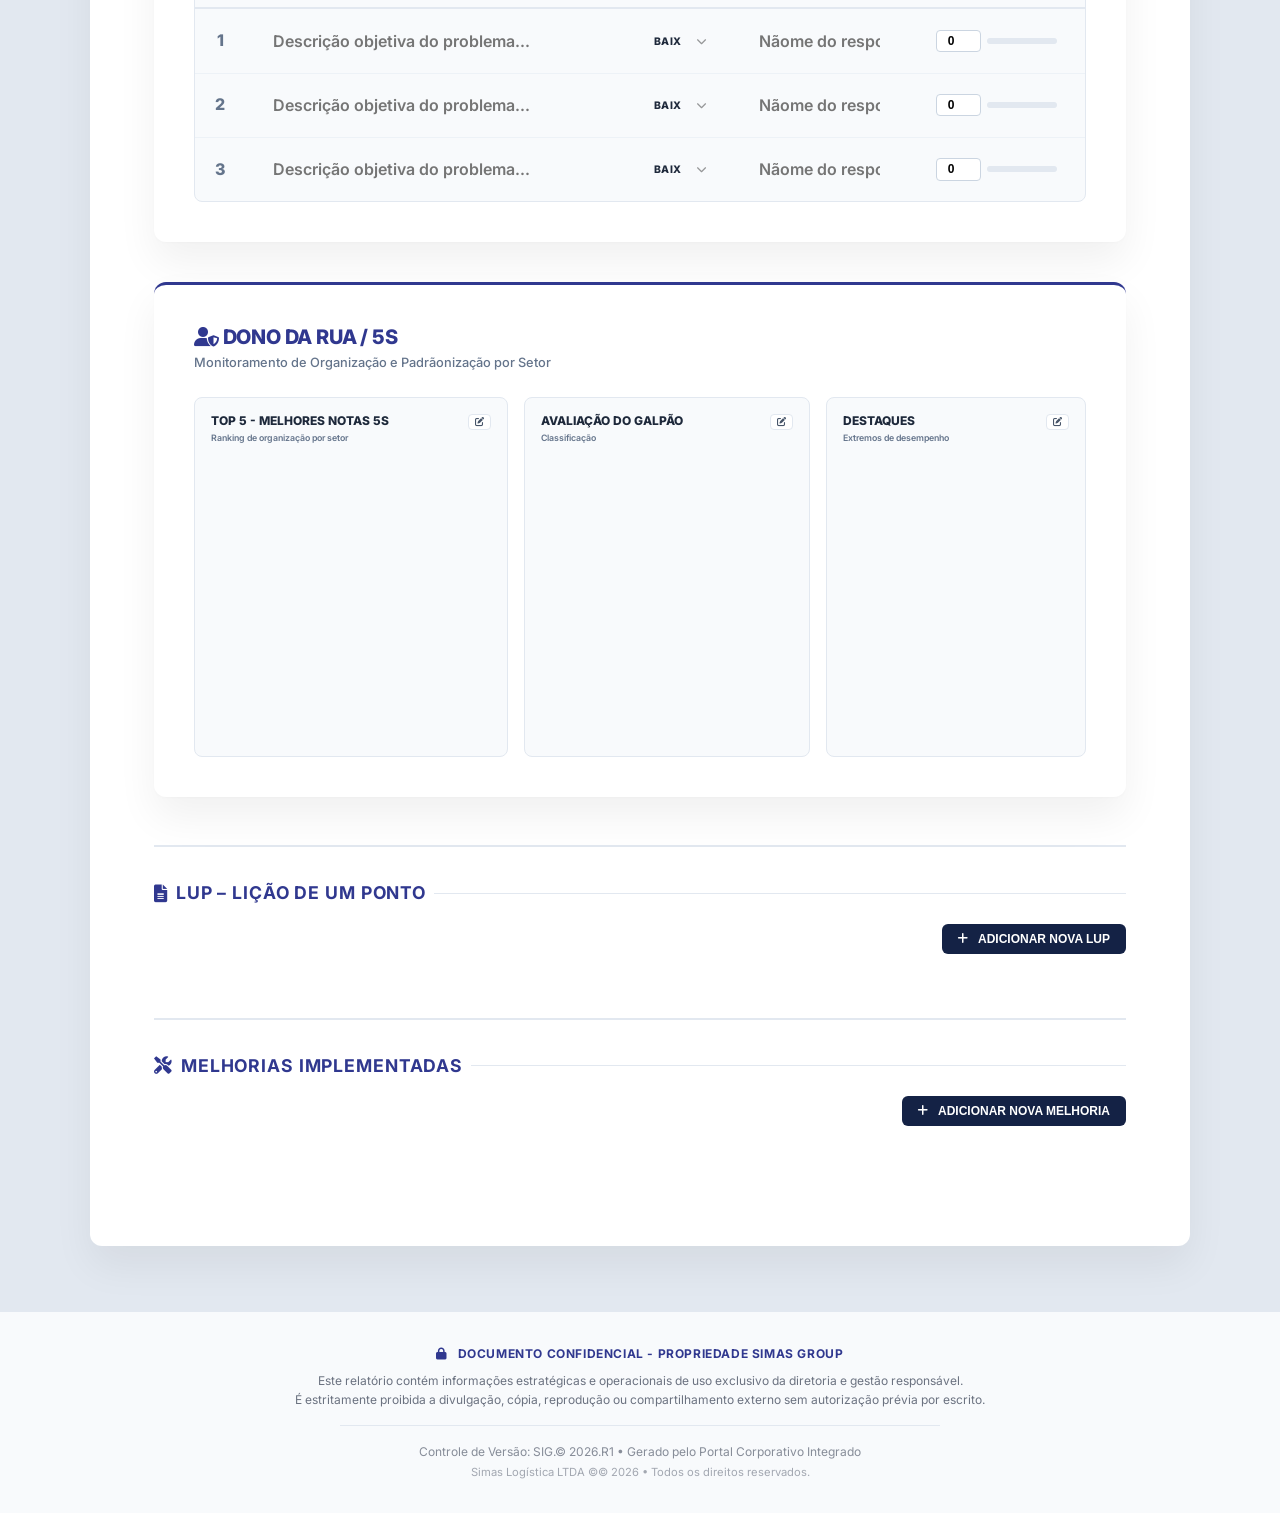
==== commit 30ee0f40: "ATUALIZAÇAO 17/06/2026" ====
--- a/report.html
+++ b/report.html
@@ -1297,7 +1297,8 @@
         }
     
     </style>
-    <script src="https://cdnjs.cloudflare.com/ajax/libs/html2canvas/1.4.1/html2canvas.min.js"></script>
+    
+    <script src="https://cdnjs.cloudflare.com/ajax/libs/html2canvas/1.4.1/html2canvas.min.js"></script>
     <script src="https://cdnjs.cloudflare.com/ajax/libs/html2pdf.js/0.10.1/html2pdf.bundle.min.js"></script>
 </head>
 
@@ -3675,7 +3676,7 @@
     </script>
     
     <!-- Scripts -->
-    <script src="js/report.js?v=1781275519"></script>
+    <script src="js/report.js?v=1781708097"></script>
     <script>
         function updateRowStatusColor(selectEl) {
             const val = selectEl.value;
@@ -3744,3 +3745,4 @@
 </body>
 
 </html>
+
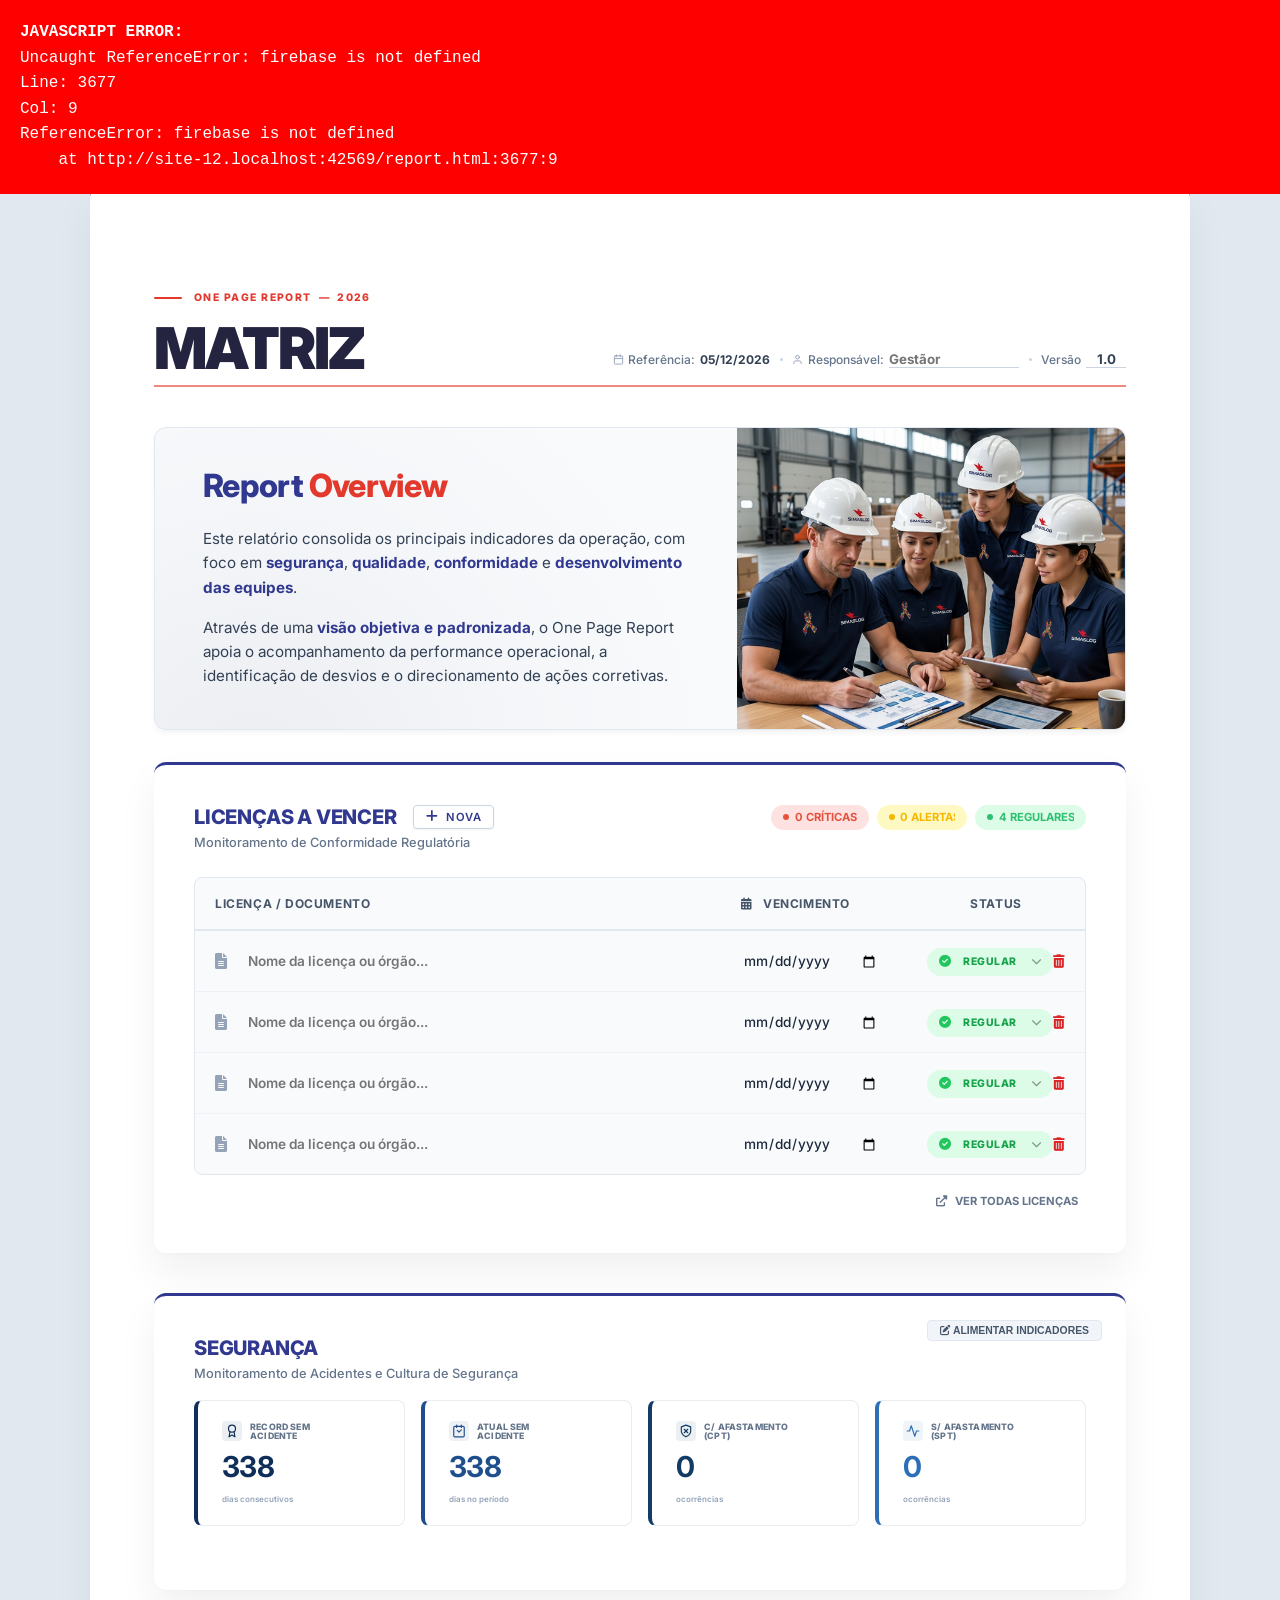
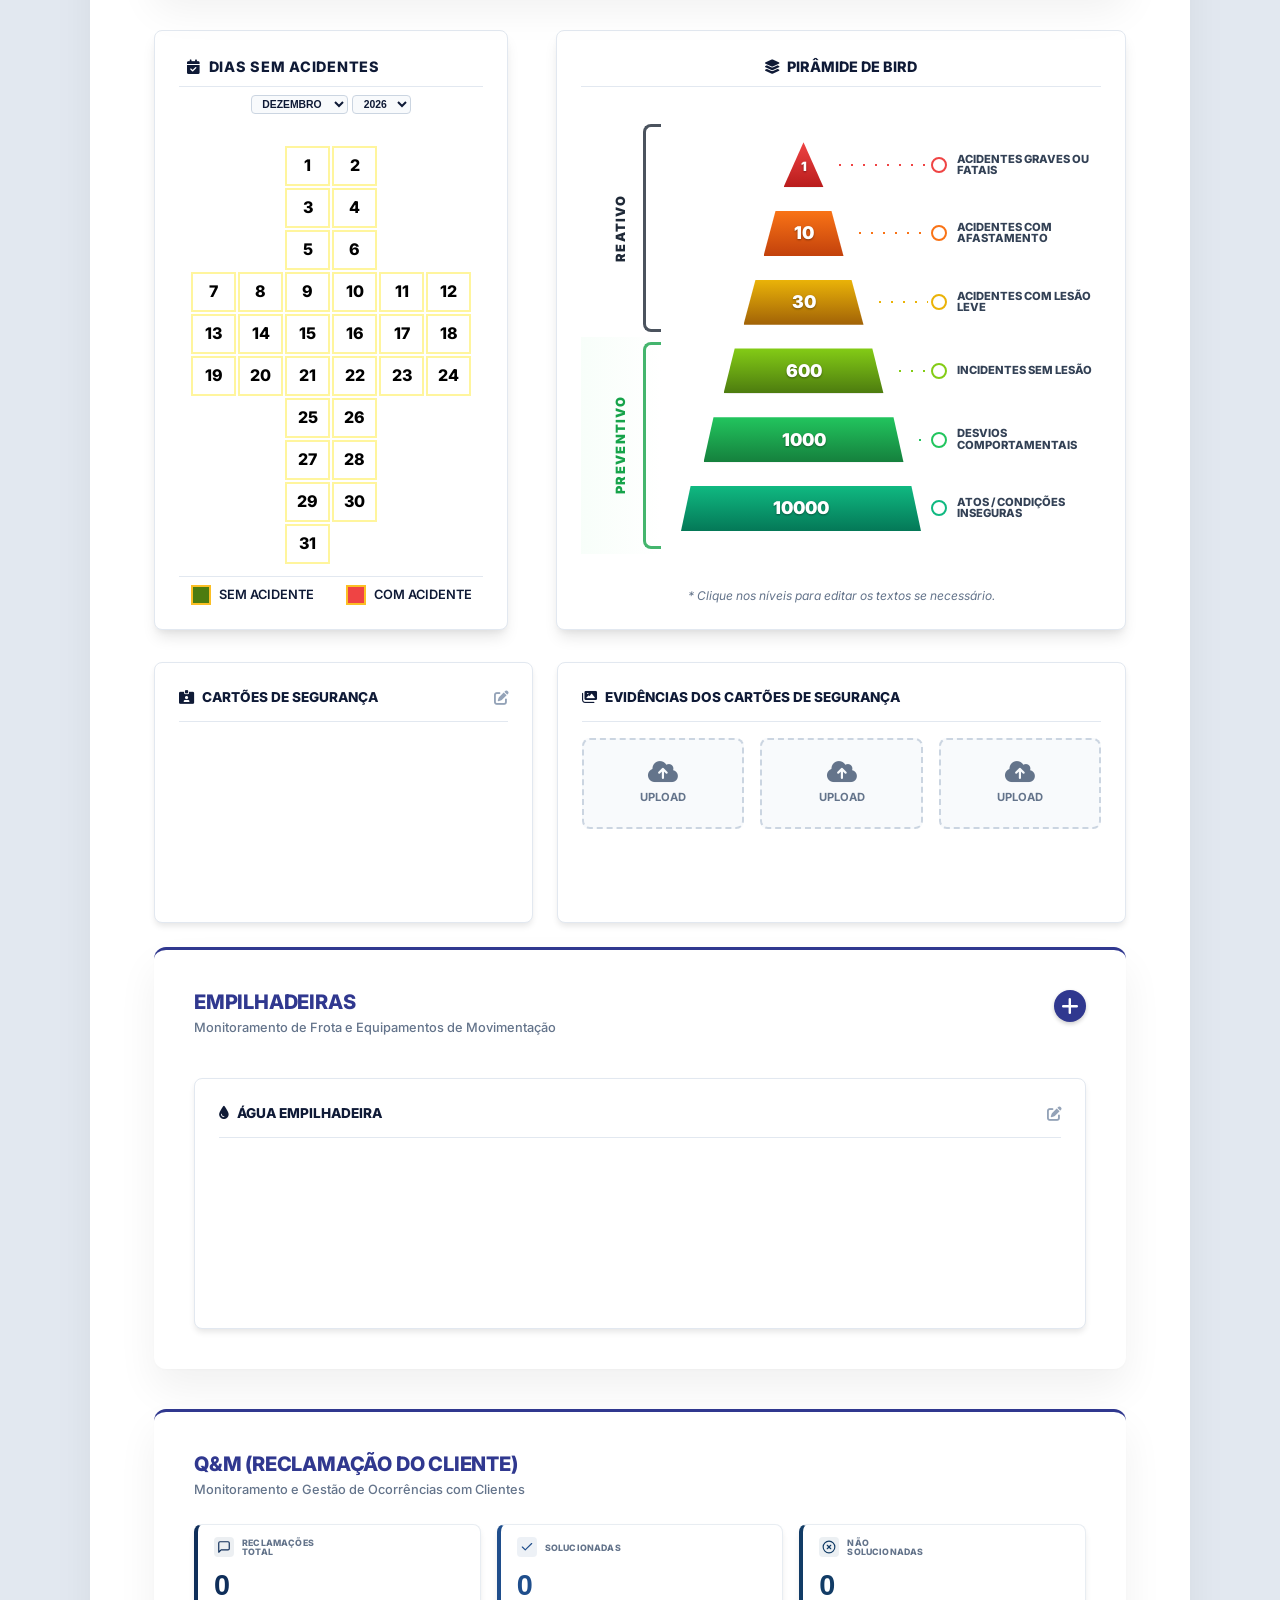
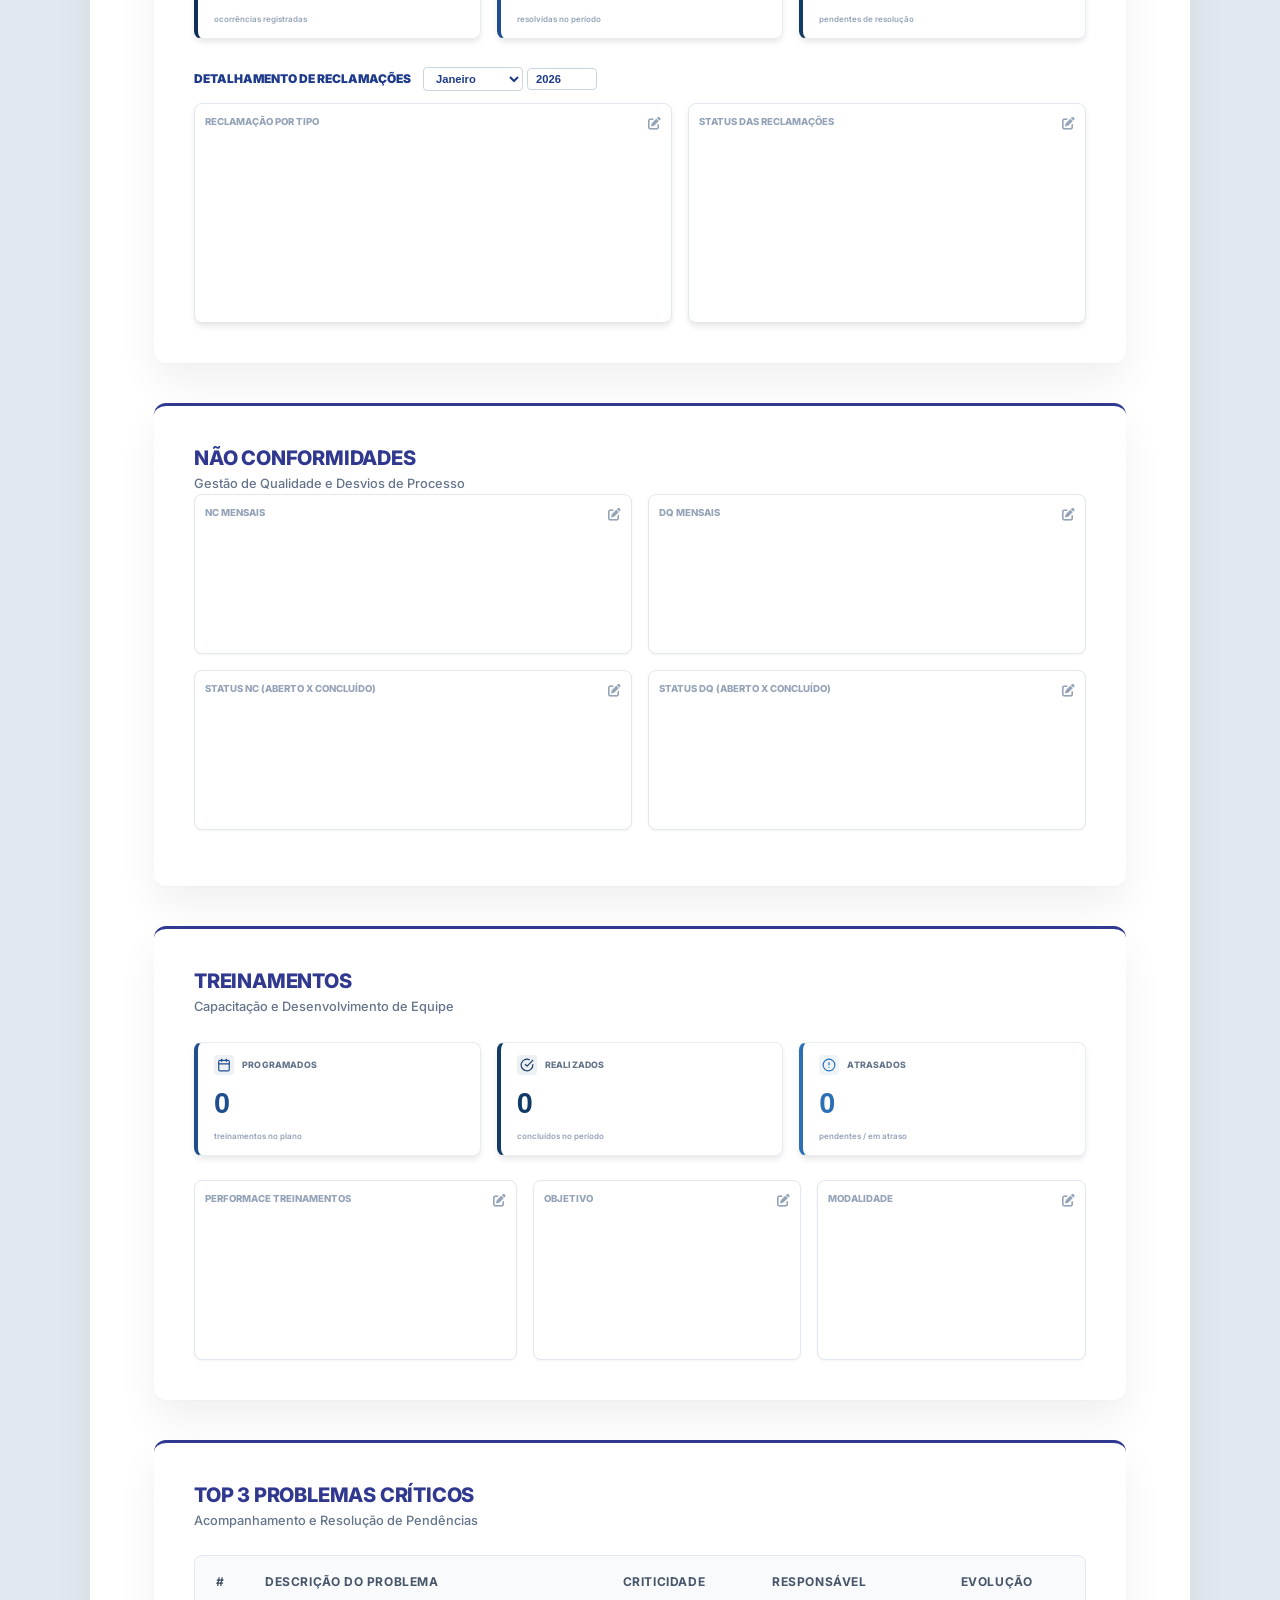
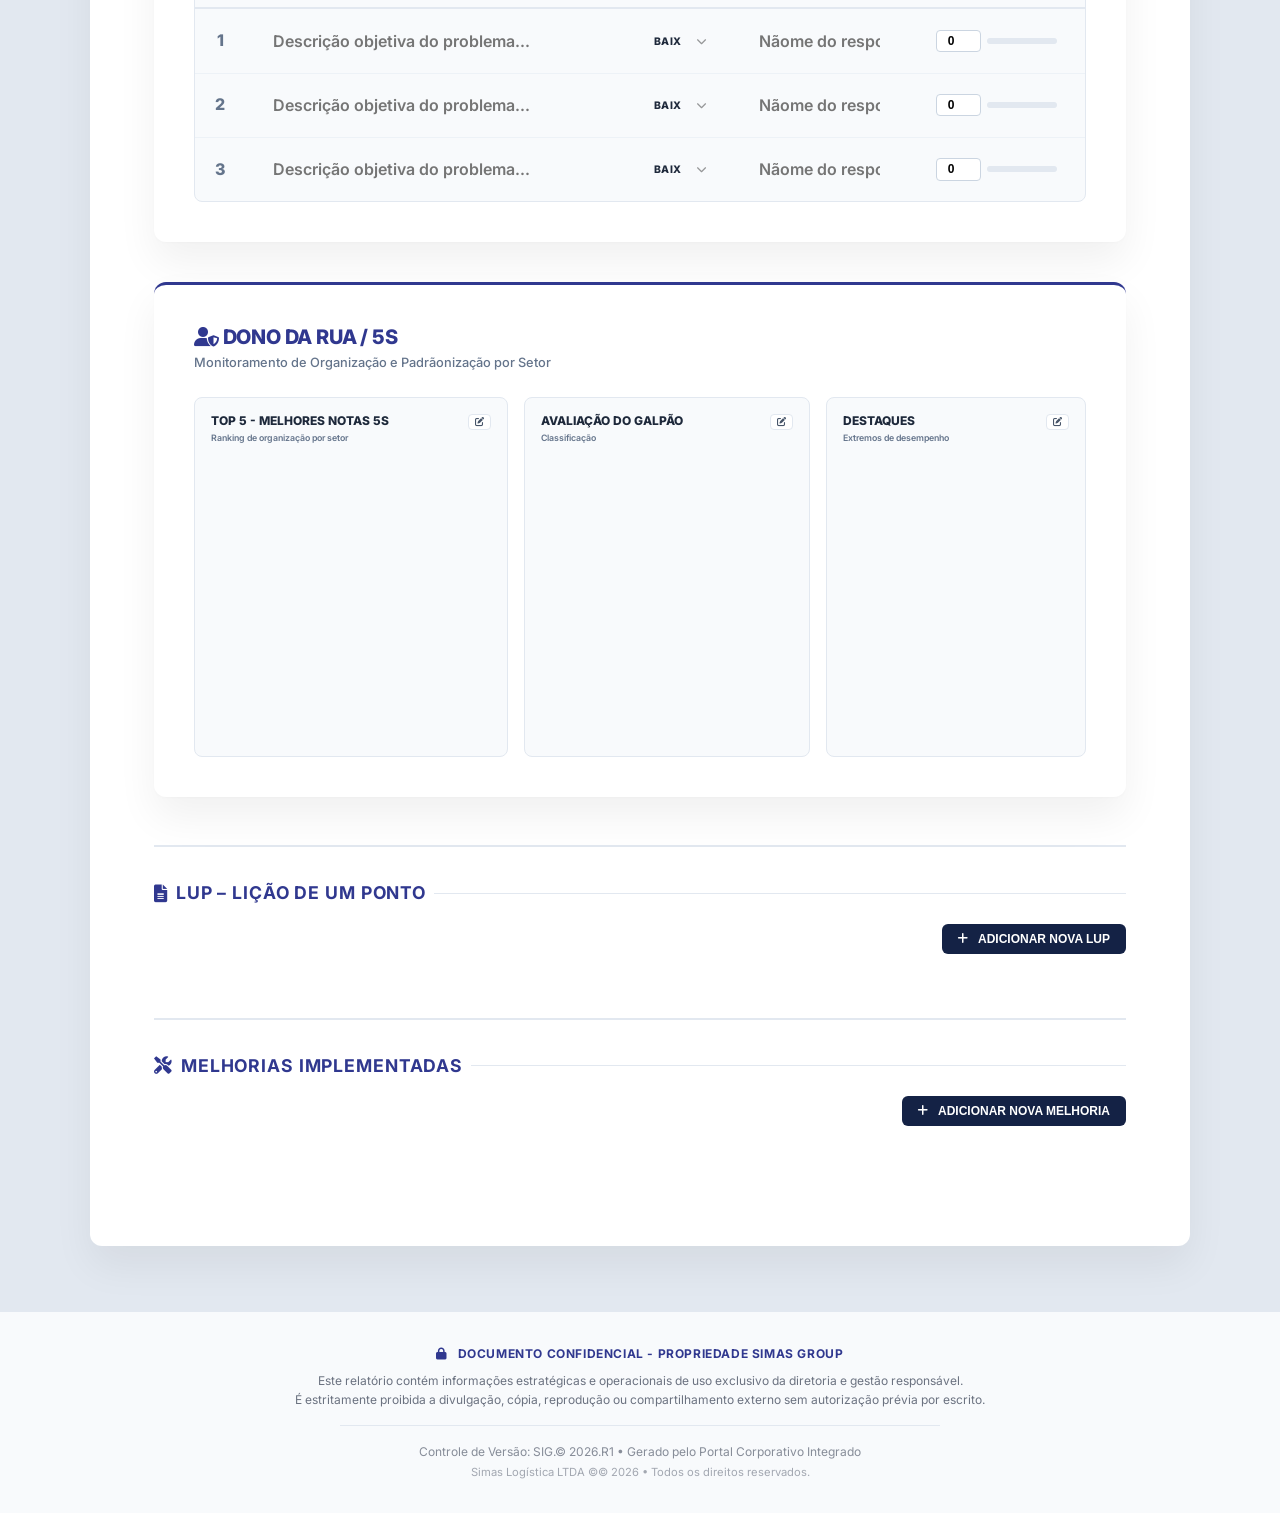
==== commit 32260a87: "22.06.2026" ====
--- a/report.html
+++ b/report.html
@@ -1298,7 +1298,7 @@
     
     </style>
     
-    <script src="https://cdnjs.cloudflare.com/ajax/libs/html2canvas/1.4.1/html2canvas.min.js"></script>
+    <script src="https://cdnjs.cloudflare.com/ajax/libs/html2canvas/1.4.1/html2canvas.min.js"></script>
     <script src="https://cdnjs.cloudflare.com/ajax/libs/html2pdf.js/0.10.1/html2pdf.bundle.min.js"></script>
 </head>
 
@@ -1982,7 +1982,7 @@
                         style="display: grid; grid-template-columns: repeat(3, 1fr); gap: 1rem;">
                         <!-- Card 1 -->
                         <div class="safety-upload-card" id="card-0" onclick="ReportApp.triggerUpload(0)"
-                            style="aspect-ratio: 16/9;">
+                            style="aspect-ratio: 16/9; position: relative;">
                             <input type="file" id="file-0" accept="image/*" style="display: none;"
                                 onchange="ReportApp.handleImageUpload(event, 0)">
                             <div class="upload-placeholder" id="placeholder-0">
@@ -1991,10 +1991,11 @@
                             </div>
                             <img id="preview-0" class="image-preview" src="" style="display: none;"
                                 onclick="event.stopPropagation(); ReportApp.openLightbox(0)">
+                            <button id="del-img-0" onclick="event.stopPropagation(); ReportApp.removeSafetyImage(0)" style="display: none; position: absolute; top: 8px; right: 8px; background: #ef4444; color: white; border: none; border-radius: 50%; width: 28px; height: 28px; cursor: pointer; align-items: center; justify-content: center; z-index: 10; box-shadow: 0 2px 5px rgba(0,0,0,0.3); transition: all 0.2s;" onmouseover="this.style.transform='scale(1.1)'; this.style.background='#dc2626';" onmouseout="this.style.transform='scale(1)'; this.style.background='#ef4444';" title="Excluir Imagem"><i class="fas fa-trash-alt" style="font-size: 12px;"></i></button>
                         </div>
                         <!-- Card 2 -->
                         <div class="safety-upload-card" id="card-1" onclick="ReportApp.triggerUpload(1)"
-                            style="aspect-ratio: 16/9;">
+                            style="aspect-ratio: 16/9; position: relative;">
                             <input type="file" id="file-1" accept="image/*" style="display: none;"
                                 onchange="ReportApp.handleImageUpload(event, 1)">
                             <div class="upload-placeholder" id="placeholder-1">
@@ -2003,10 +2004,11 @@
                             </div>
                             <img id="preview-1" class="image-preview" src="" style="display: none;"
                                 onclick="event.stopPropagation(); ReportApp.openLightbox(1)">
+                            <button id="del-img-1" onclick="event.stopPropagation(); ReportApp.removeSafetyImage(1)" style="display: none; position: absolute; top: 8px; right: 8px; background: #ef4444; color: white; border: none; border-radius: 50%; width: 28px; height: 28px; cursor: pointer; align-items: center; justify-content: center; z-index: 10; box-shadow: 0 2px 5px rgba(0,0,0,0.3); transition: all 0.2s;" onmouseover="this.style.transform='scale(1.1)'; this.style.background='#dc2626';" onmouseout="this.style.transform='scale(1)'; this.style.background='#ef4444';" title="Excluir Imagem"><i class="fas fa-trash-alt" style="font-size: 12px;"></i></button>
                         </div>
                         <!-- Card 3 -->
                         <div class="safety-upload-card" id="card-2" onclick="ReportApp.triggerUpload(2)"
-                            style="aspect-ratio: 16/9;">
+                            style="aspect-ratio: 16/9; position: relative;">
                             <input type="file" id="file-2" accept="image/*" style="display: none;"
                                 onchange="ReportApp.handleImageUpload(event, 2)">
                             <div class="upload-placeholder" id="placeholder-2">
@@ -2015,6 +2017,7 @@
                             </div>
                             <img id="preview-2" class="image-preview" src="" style="display: none;"
                                 onclick="event.stopPropagation(); ReportApp.openLightbox(2)">
+                            <button id="del-img-2" onclick="event.stopPropagation(); ReportApp.removeSafetyImage(2)" style="display: none; position: absolute; top: 8px; right: 8px; background: #ef4444; color: white; border: none; border-radius: 50%; width: 28px; height: 28px; cursor: pointer; align-items: center; justify-content: center; z-index: 10; box-shadow: 0 2px 5px rgba(0,0,0,0.3); transition: all 0.2s;" onmouseover="this.style.transform='scale(1.1)'; this.style.background='#dc2626';" onmouseout="this.style.transform='scale(1)'; this.style.background='#ef4444';" title="Excluir Imagem"><i class="fas fa-trash-alt" style="font-size: 12px;"></i></button>
                         </div>
                     </div>
                 </div>
@@ -3676,7 +3679,7 @@
     </script>
     
     <!-- Scripts -->
-    <script src="js/report.js?v=1781708097"></script>
+    <script src="js/report.js?v=1782134123"></script>
     <script>
         function updateRowStatusColor(selectEl) {
             const val = selectEl.value;
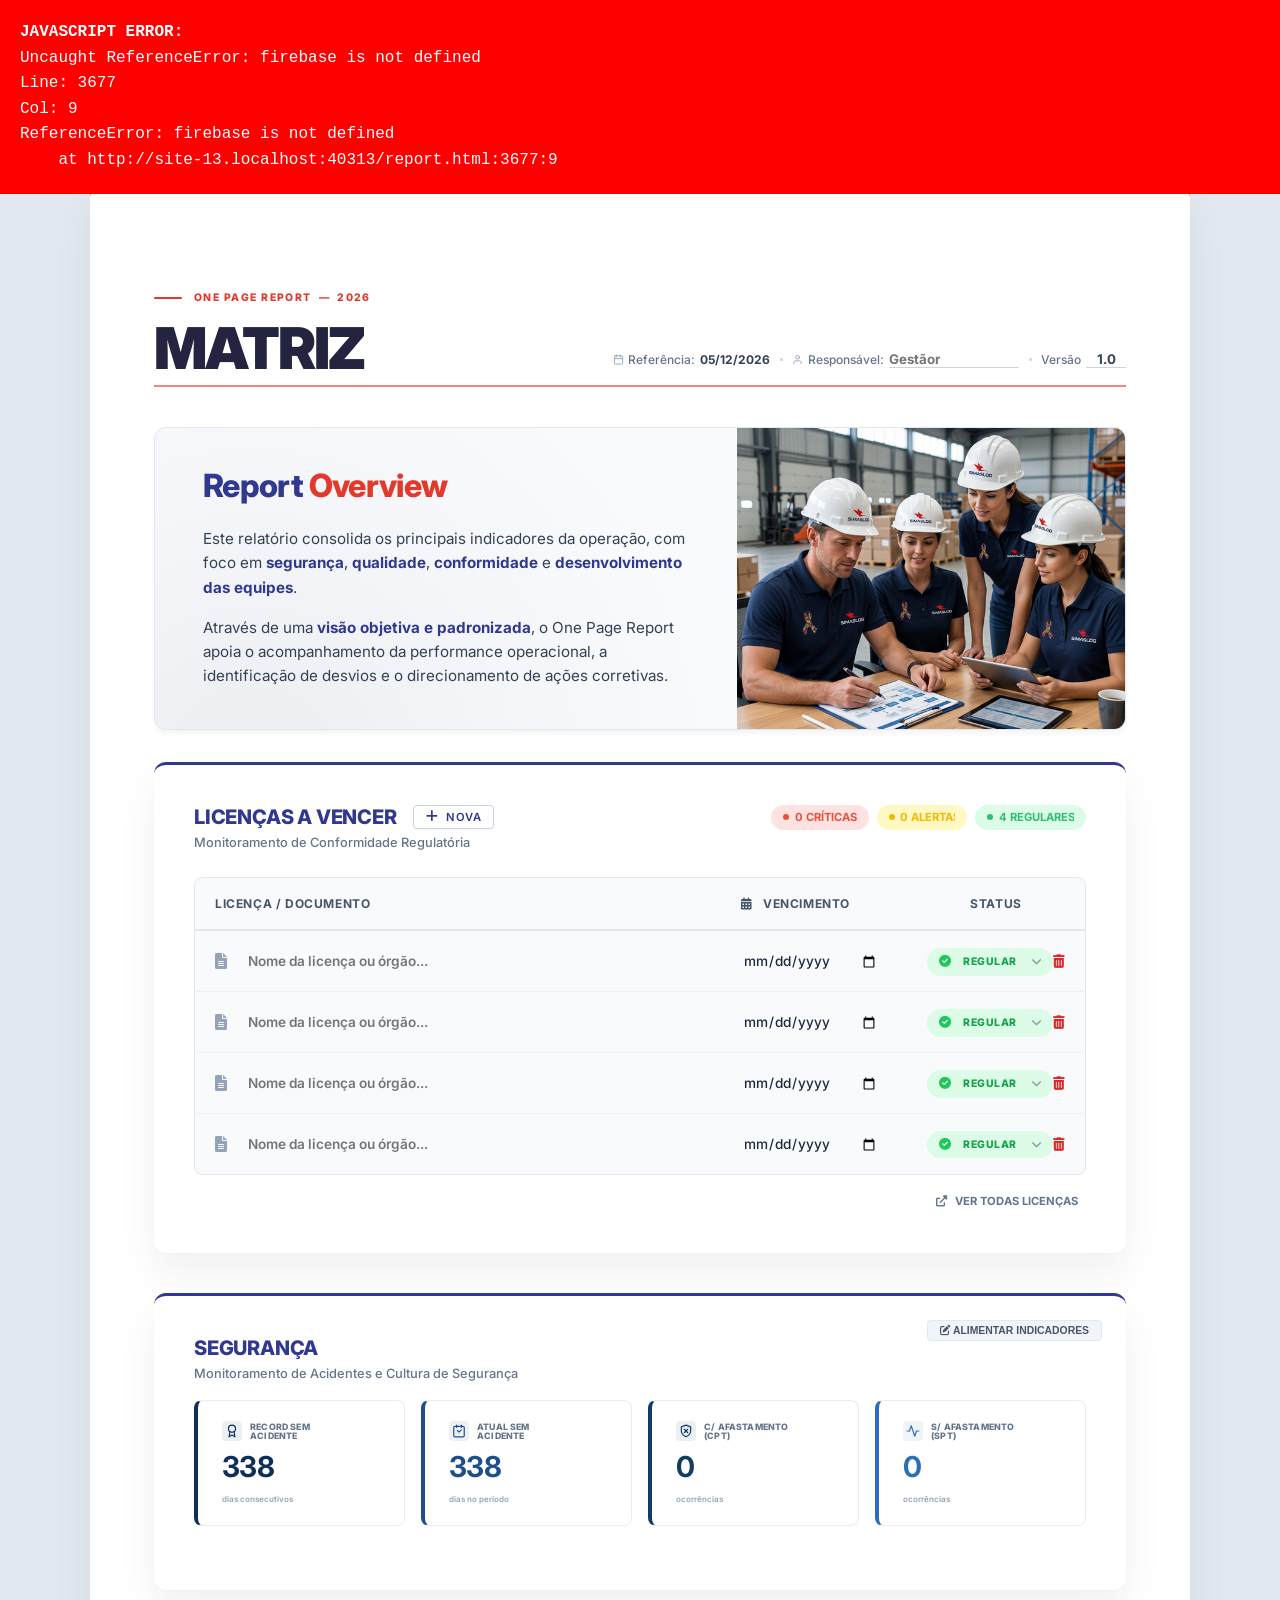
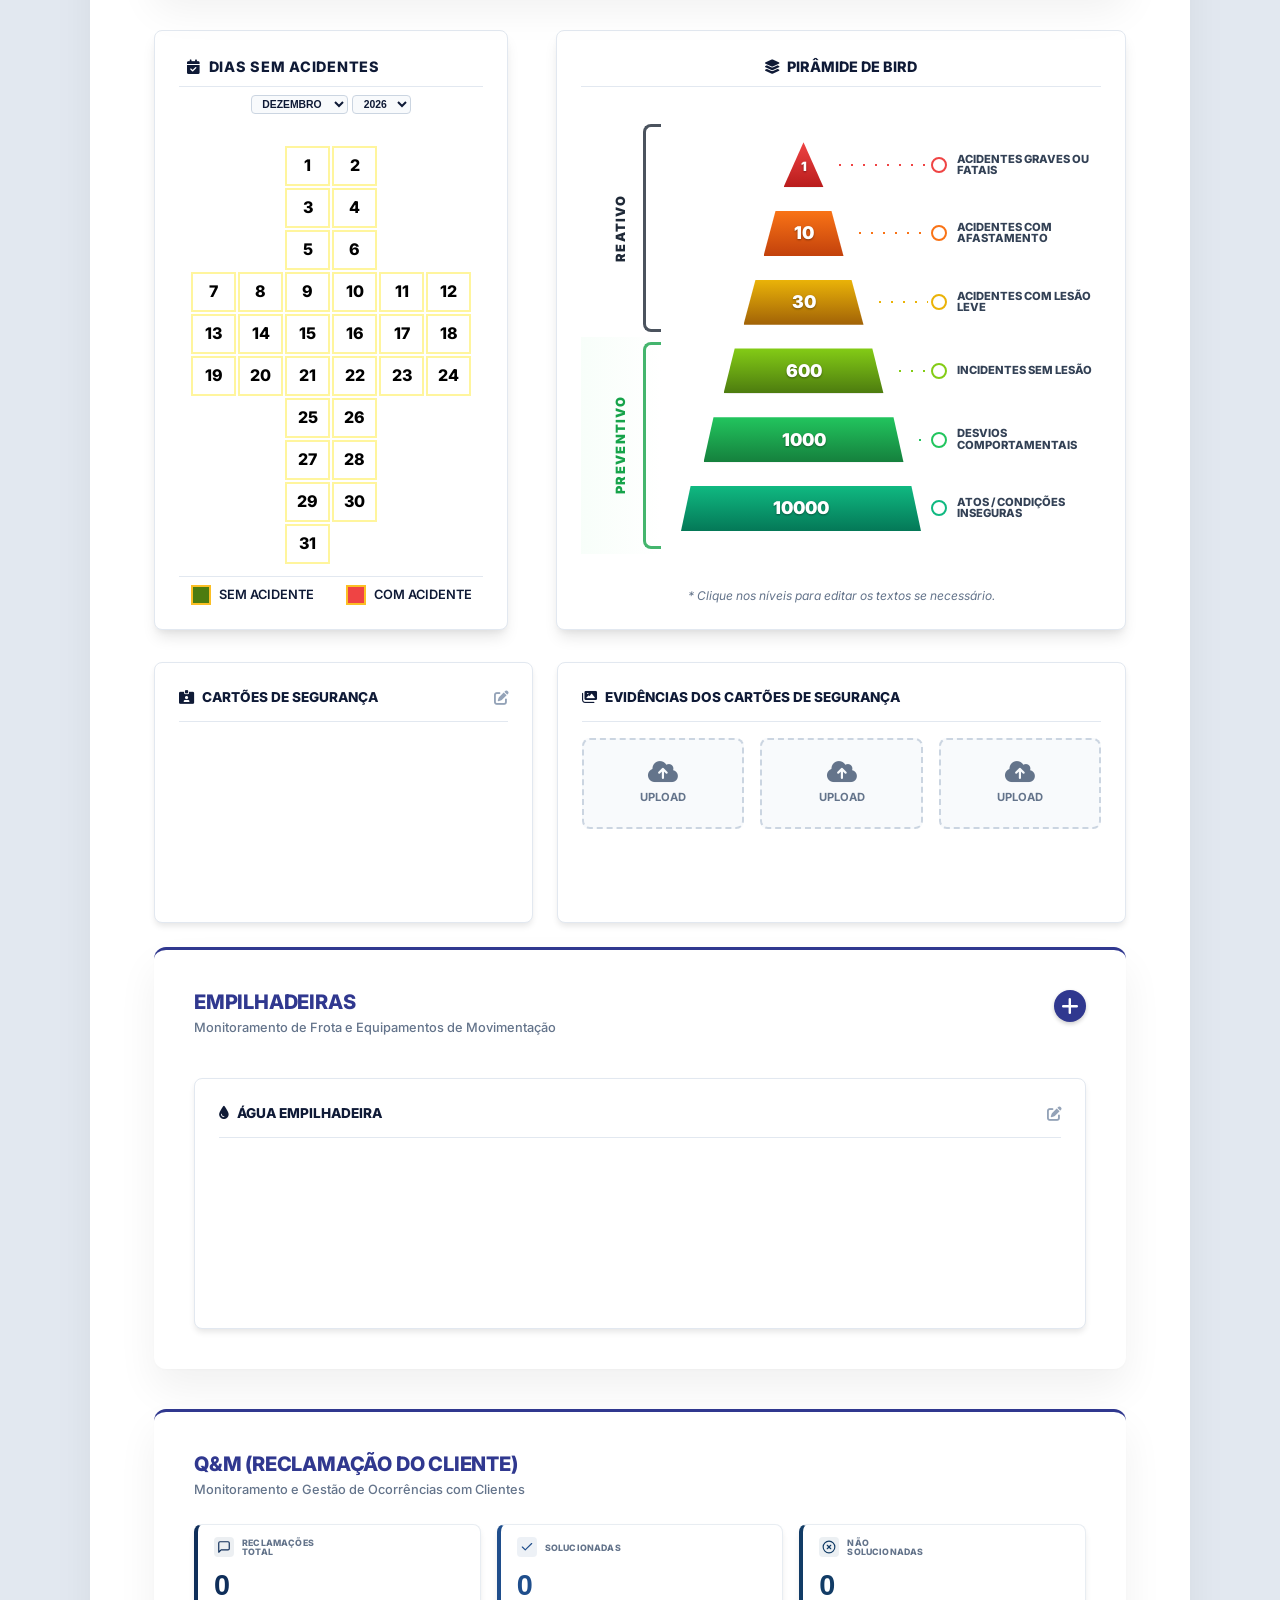
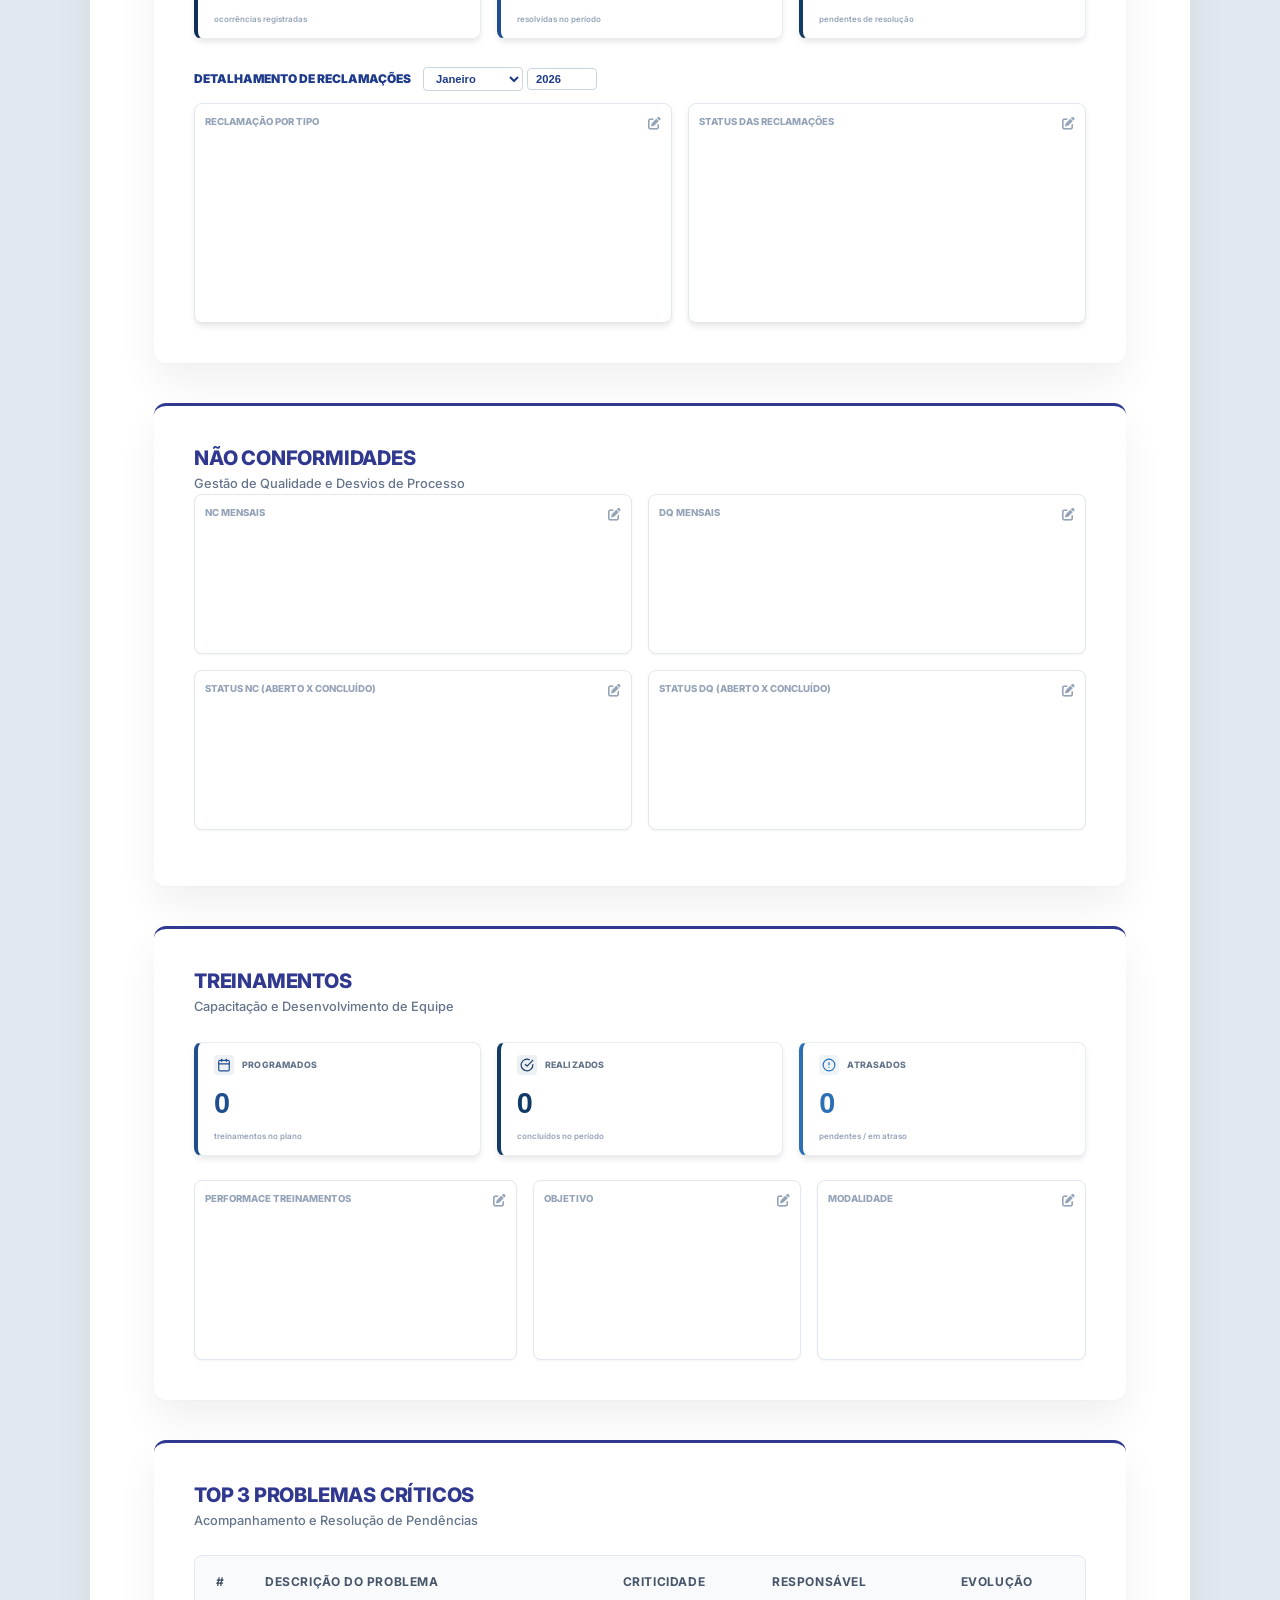
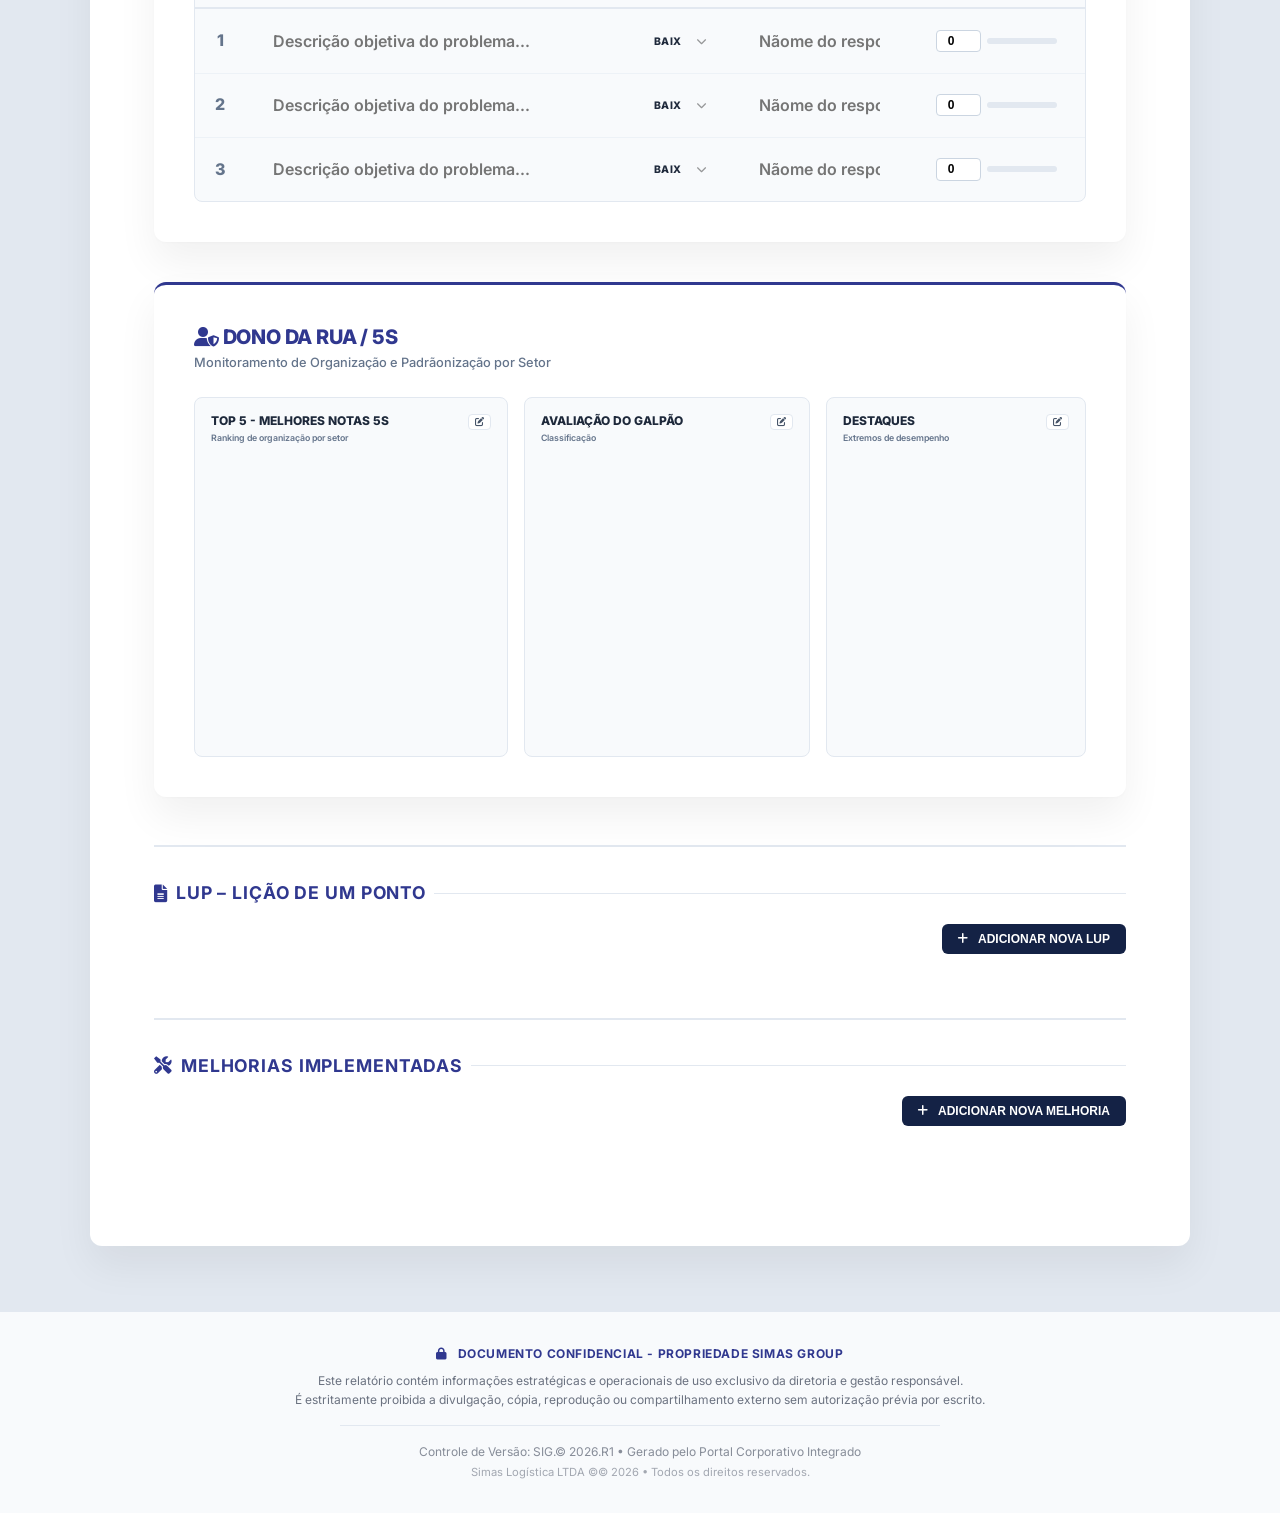
==== commit b2e5ec41: "ATUALIZAÇÃO 23.06.2026" ====
--- a/report.html
+++ b/report.html
@@ -1767,7 +1767,7 @@
                             <span class="kpi-std-label">S/ Afastamento<br>(SPT)</span>
                         </div>
                         <div class="kpi-std-value">
-                            <span id="safetyNãoLostTime_display">0</span>
+                            <span id="safetyNoLostTime_display">0</span>
                         </div>
                         <div class="kpi-std-sub">ocorrências</div>
                     </div>
@@ -3679,7 +3679,7 @@
     </script>
     
     <!-- Scripts -->
-    <script src="js/report.js?v=1782134123"></script>
+    <script src="js/report.js?v=1782157487"></script>
     <script>
         function updateRowStatusColor(selectEl) {
             const val = selectEl.value;
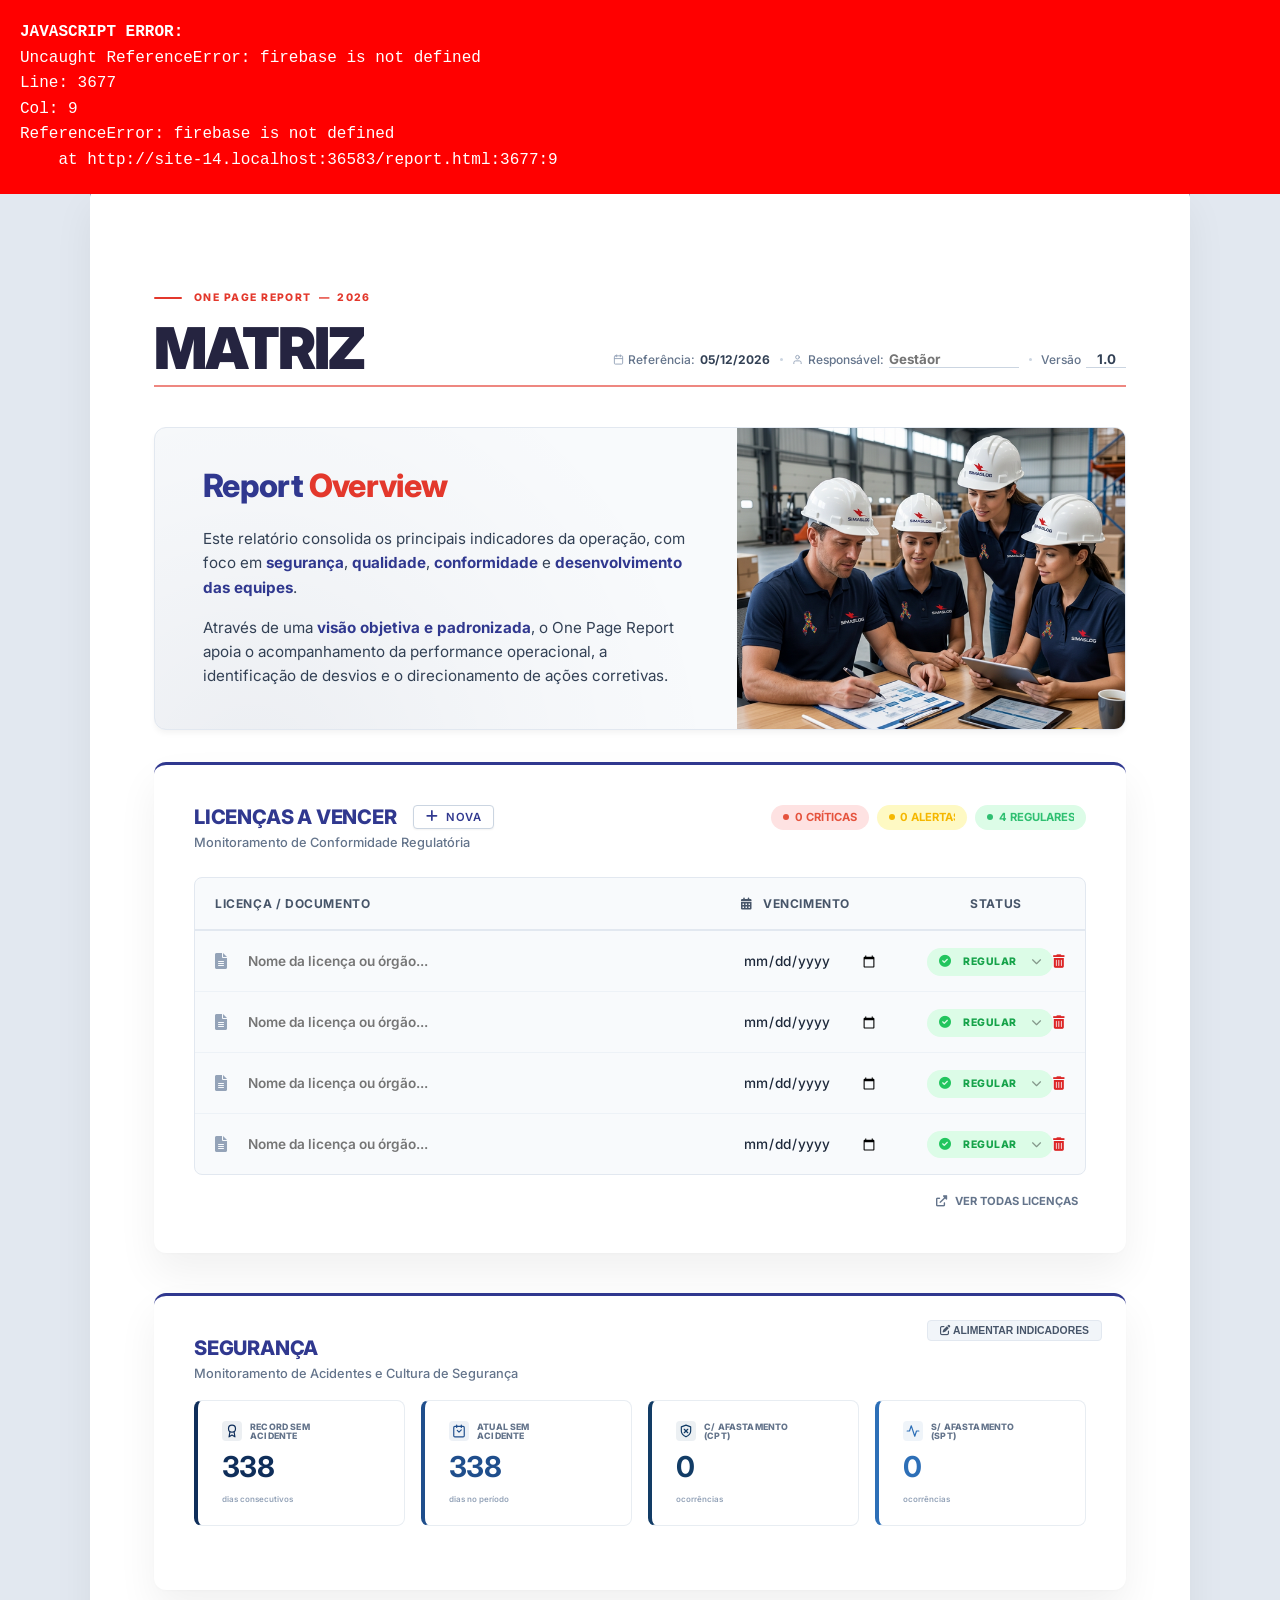
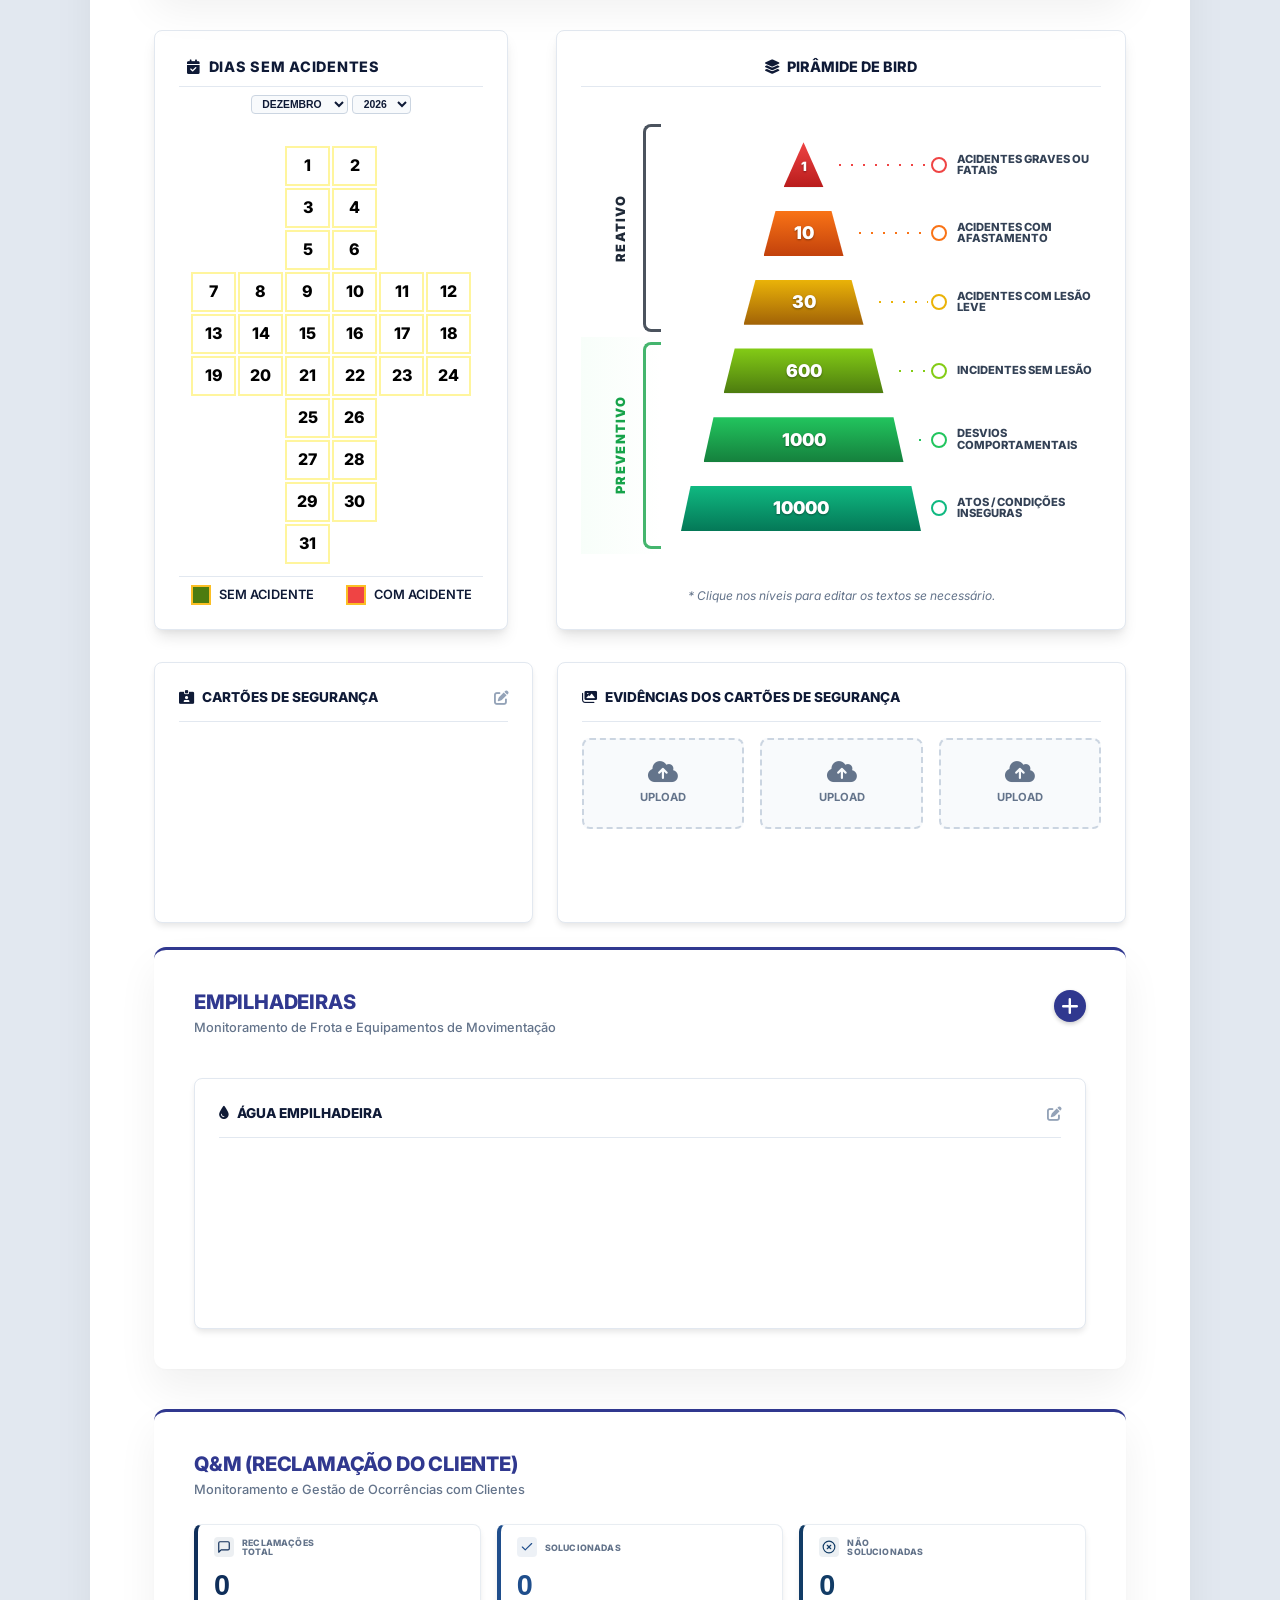
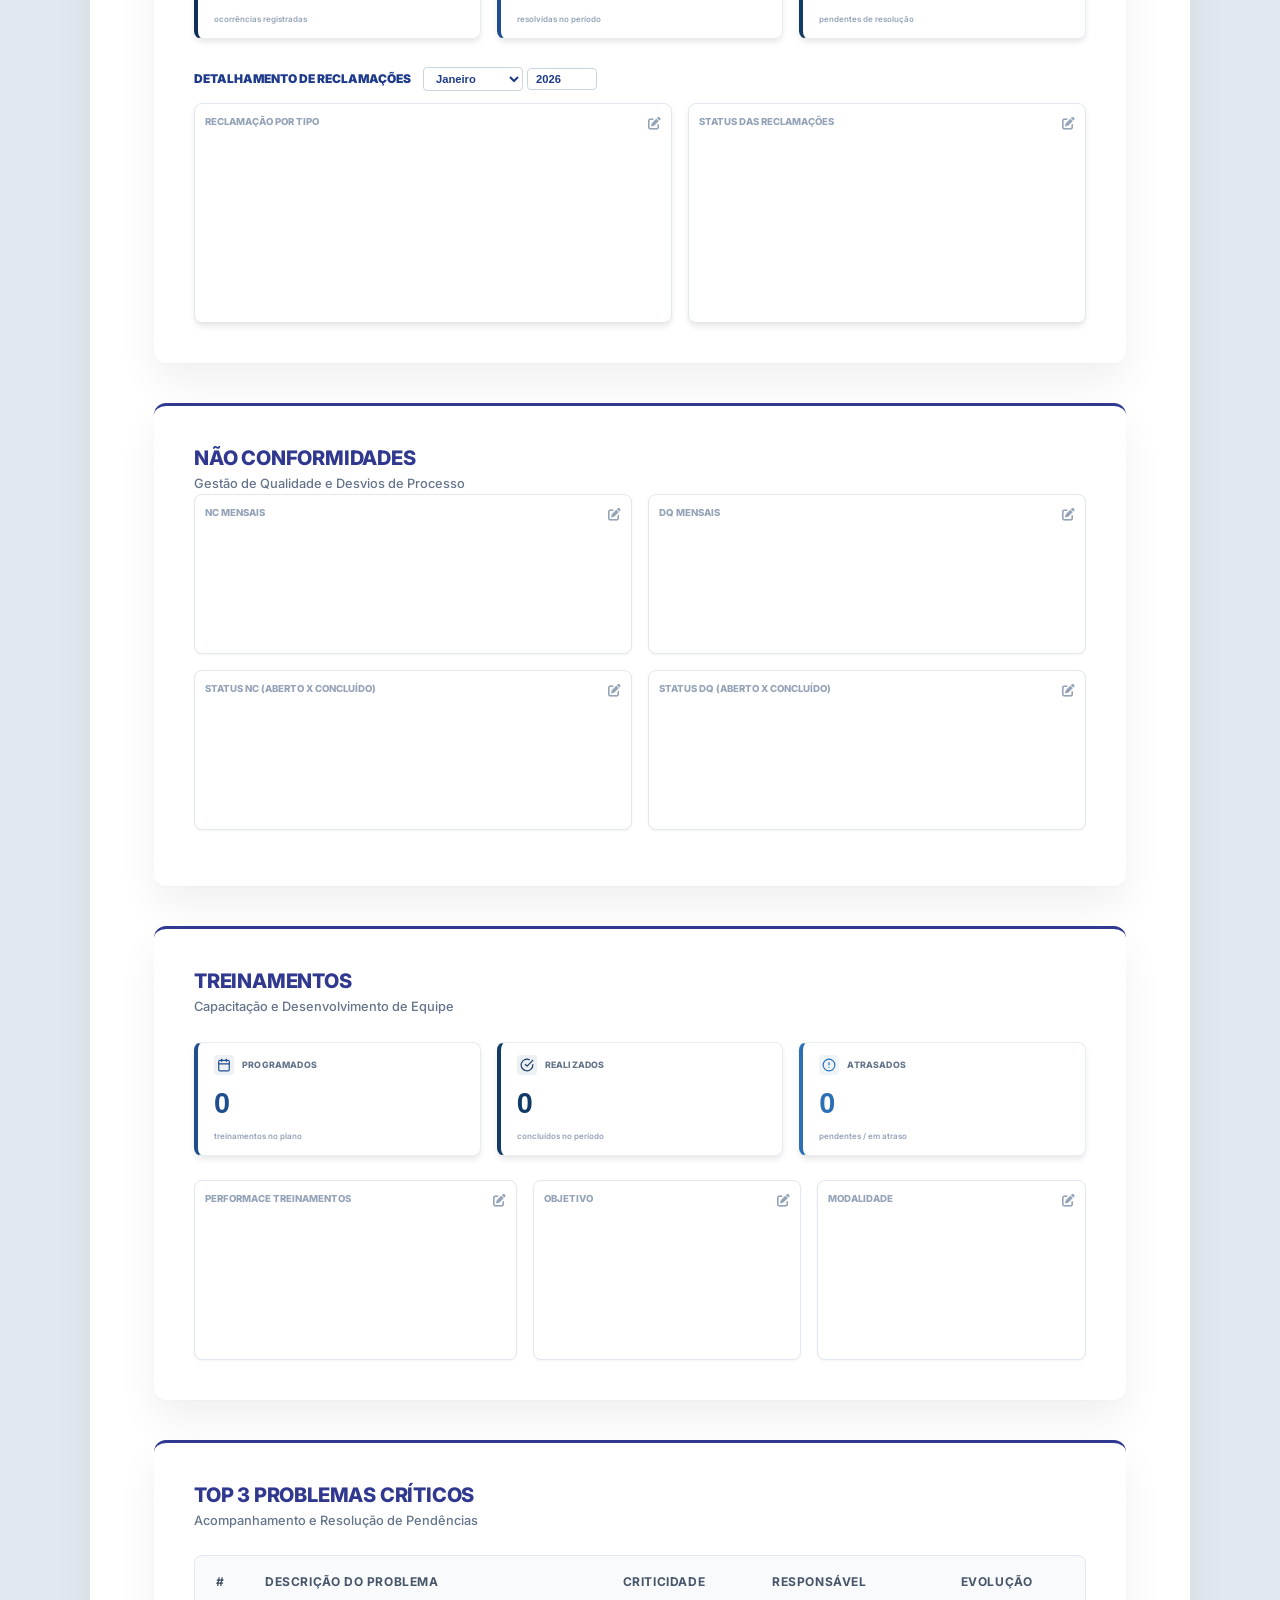
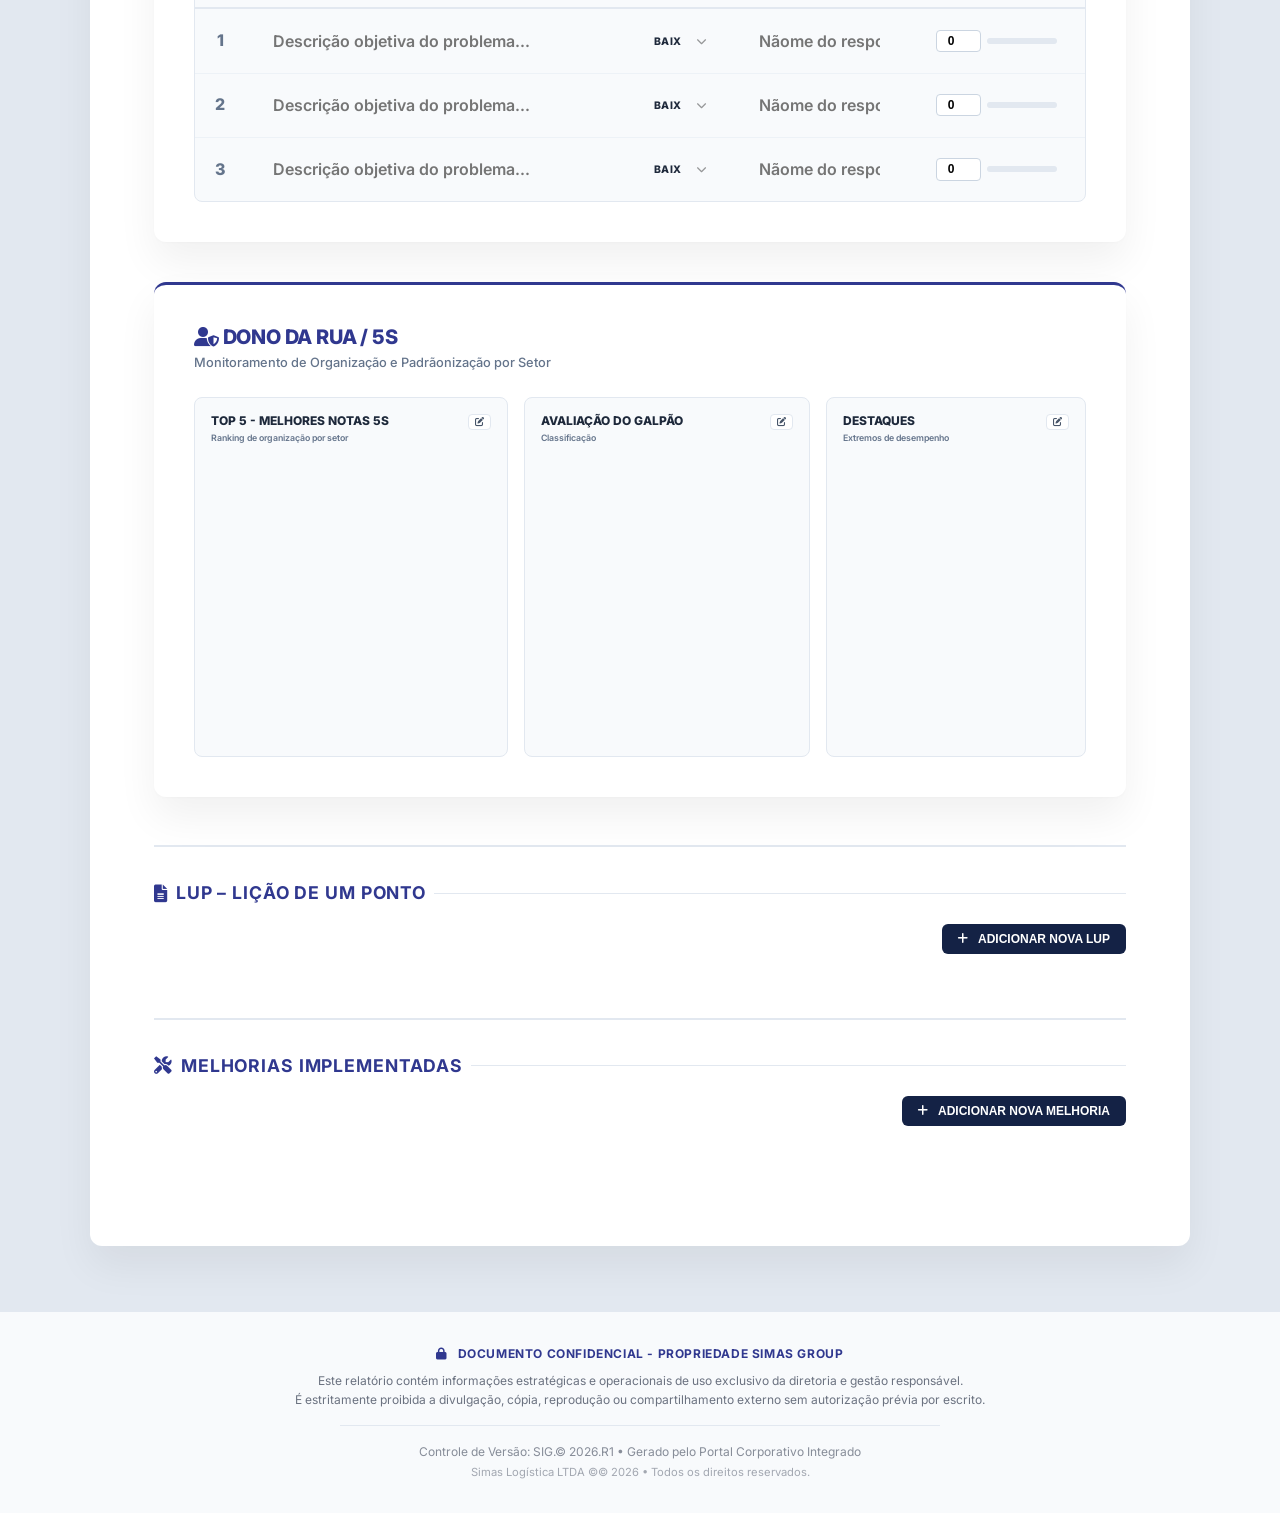
==== commit a71f5812: "Add files via upload" ====
--- a/report.html
+++ b/report.html
@@ -2767,7 +2767,7 @@
                             <span class="kpi-std-label">Realizados</span>
                         </div>
                         <div class="kpi-std-value">
-                            <input type="number" id="train_Áreal" value="0">
+                            <input type="number" id="train_real" value="0">
                         </div>
                         <div class="kpi-std-sub">concluídos no período</div>
                     </div>
@@ -3679,7 +3679,7 @@
     </script>
     
     <!-- Scripts -->
-    <script src="js/report.js?v=1782157487"></script>
+    <script src="js/report.js?v=1782307299"></script>
     <script>
         function updateRowStatusColor(selectEl) {
             const val = selectEl.value;
